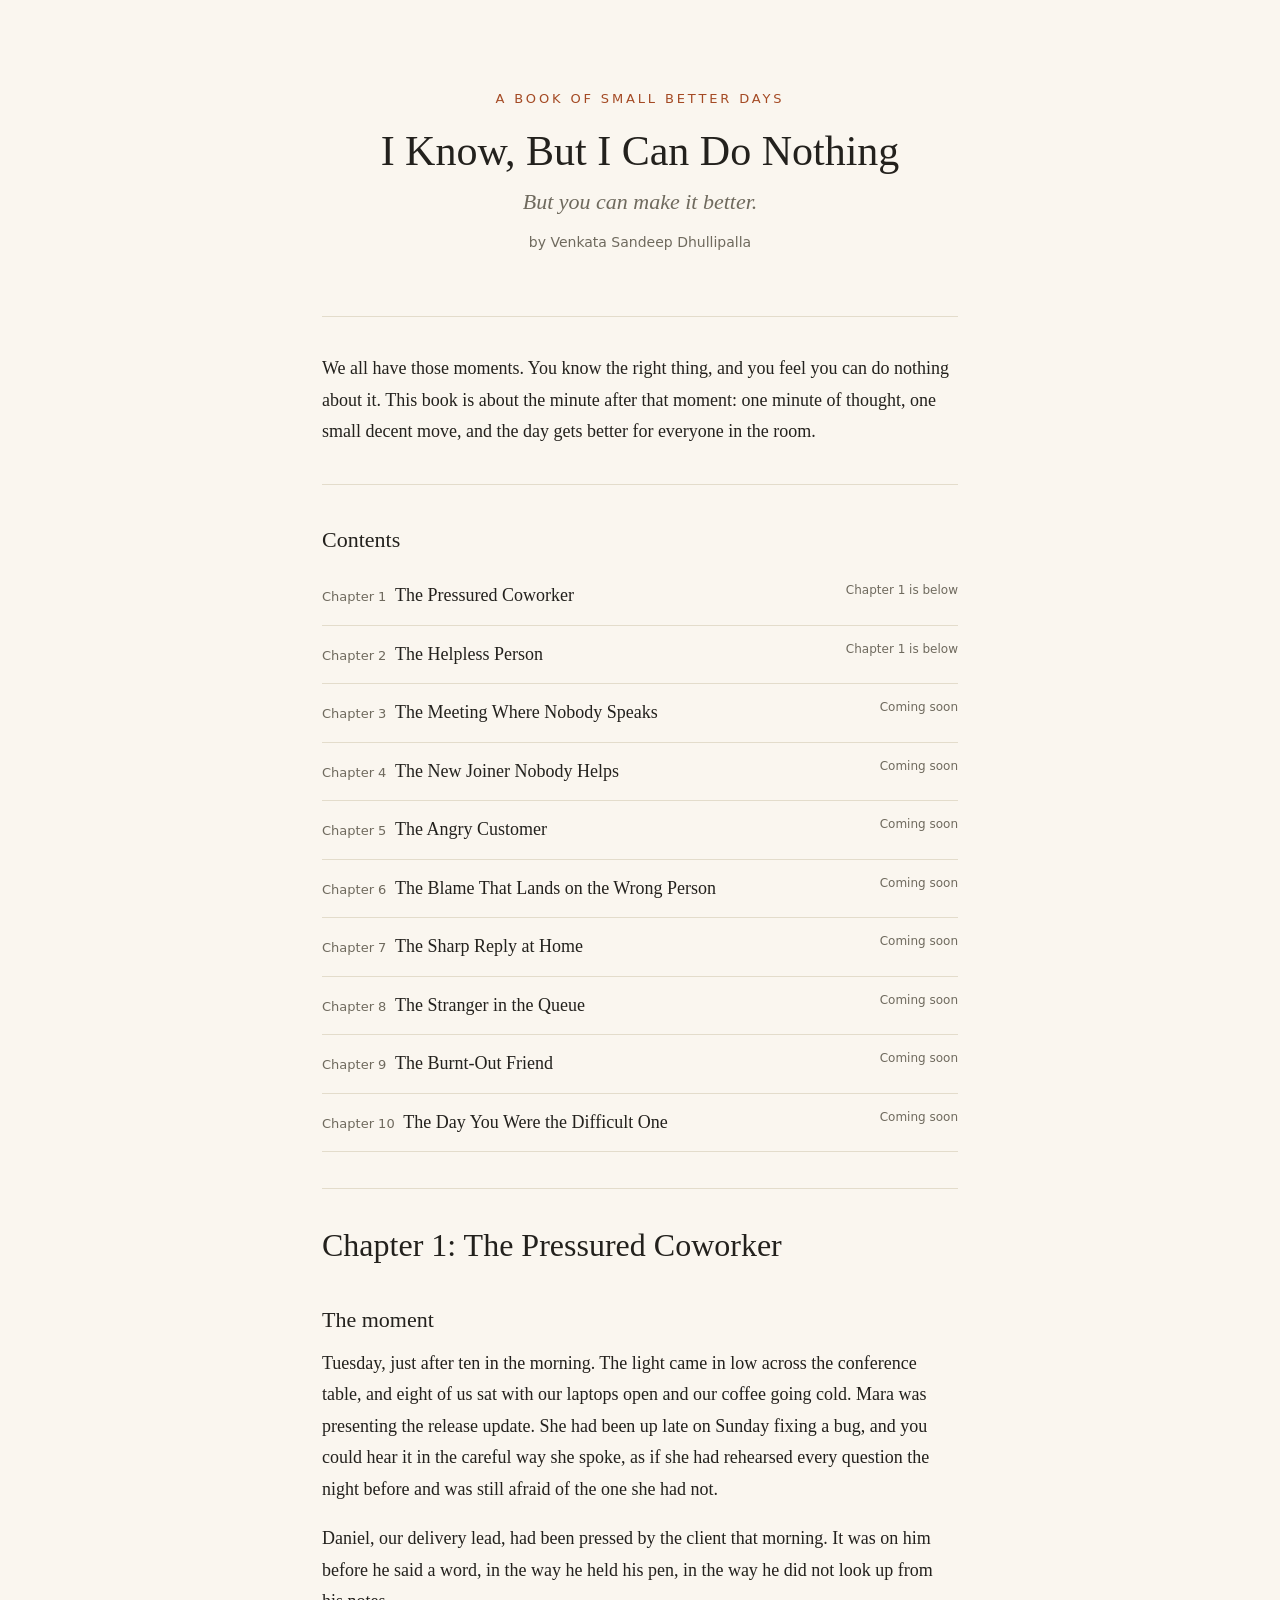
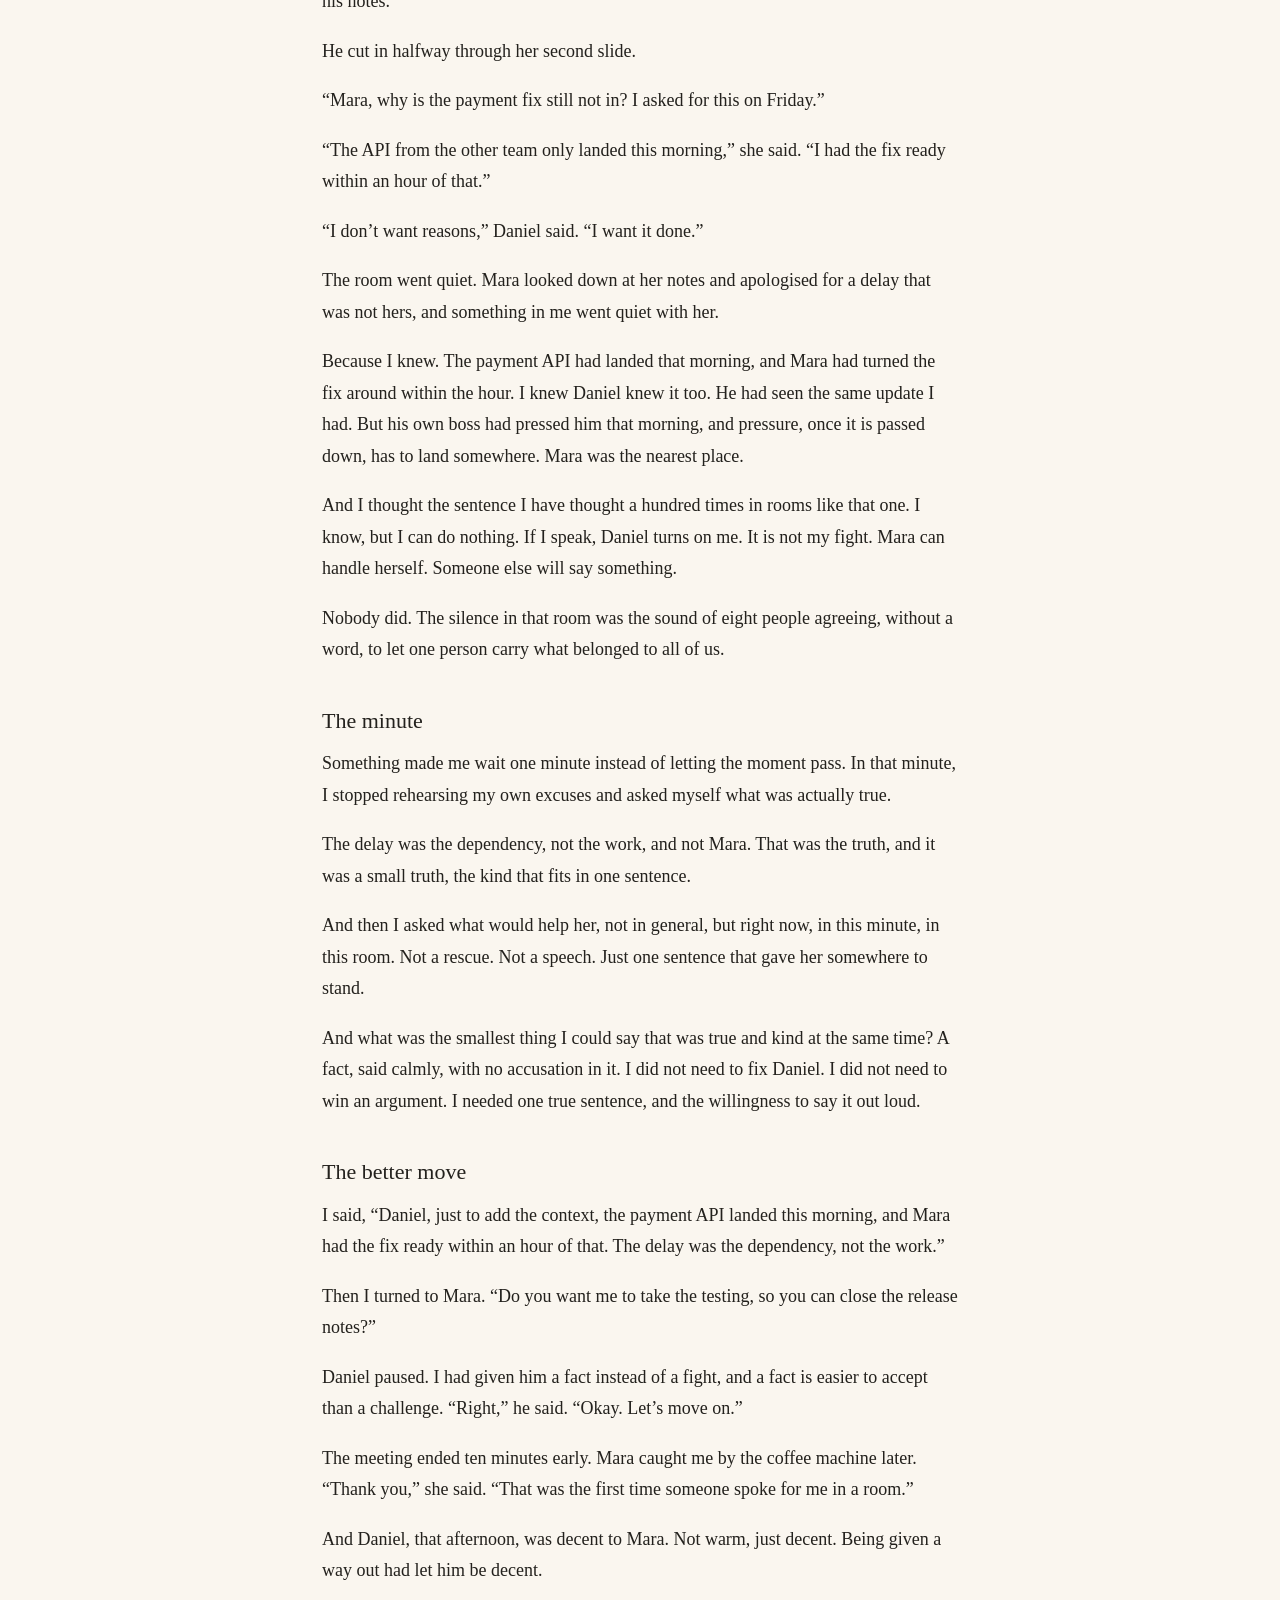
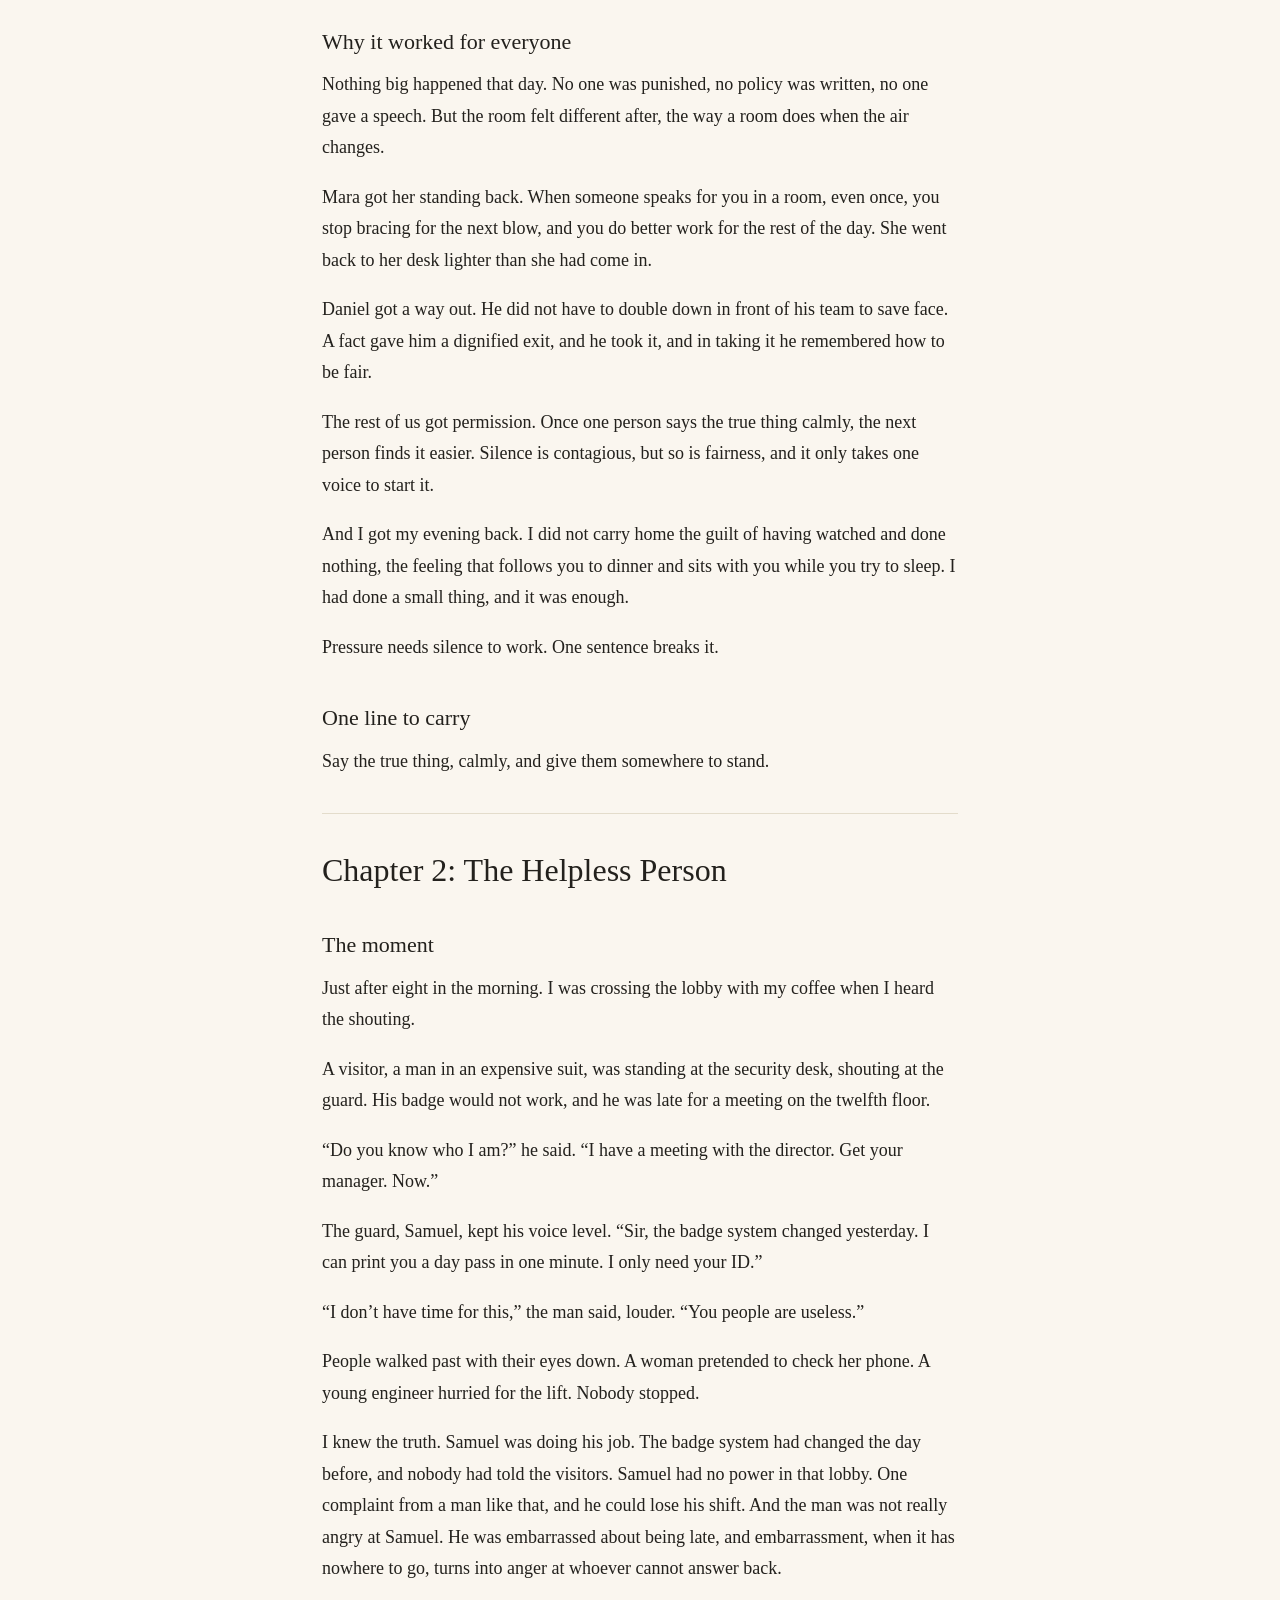
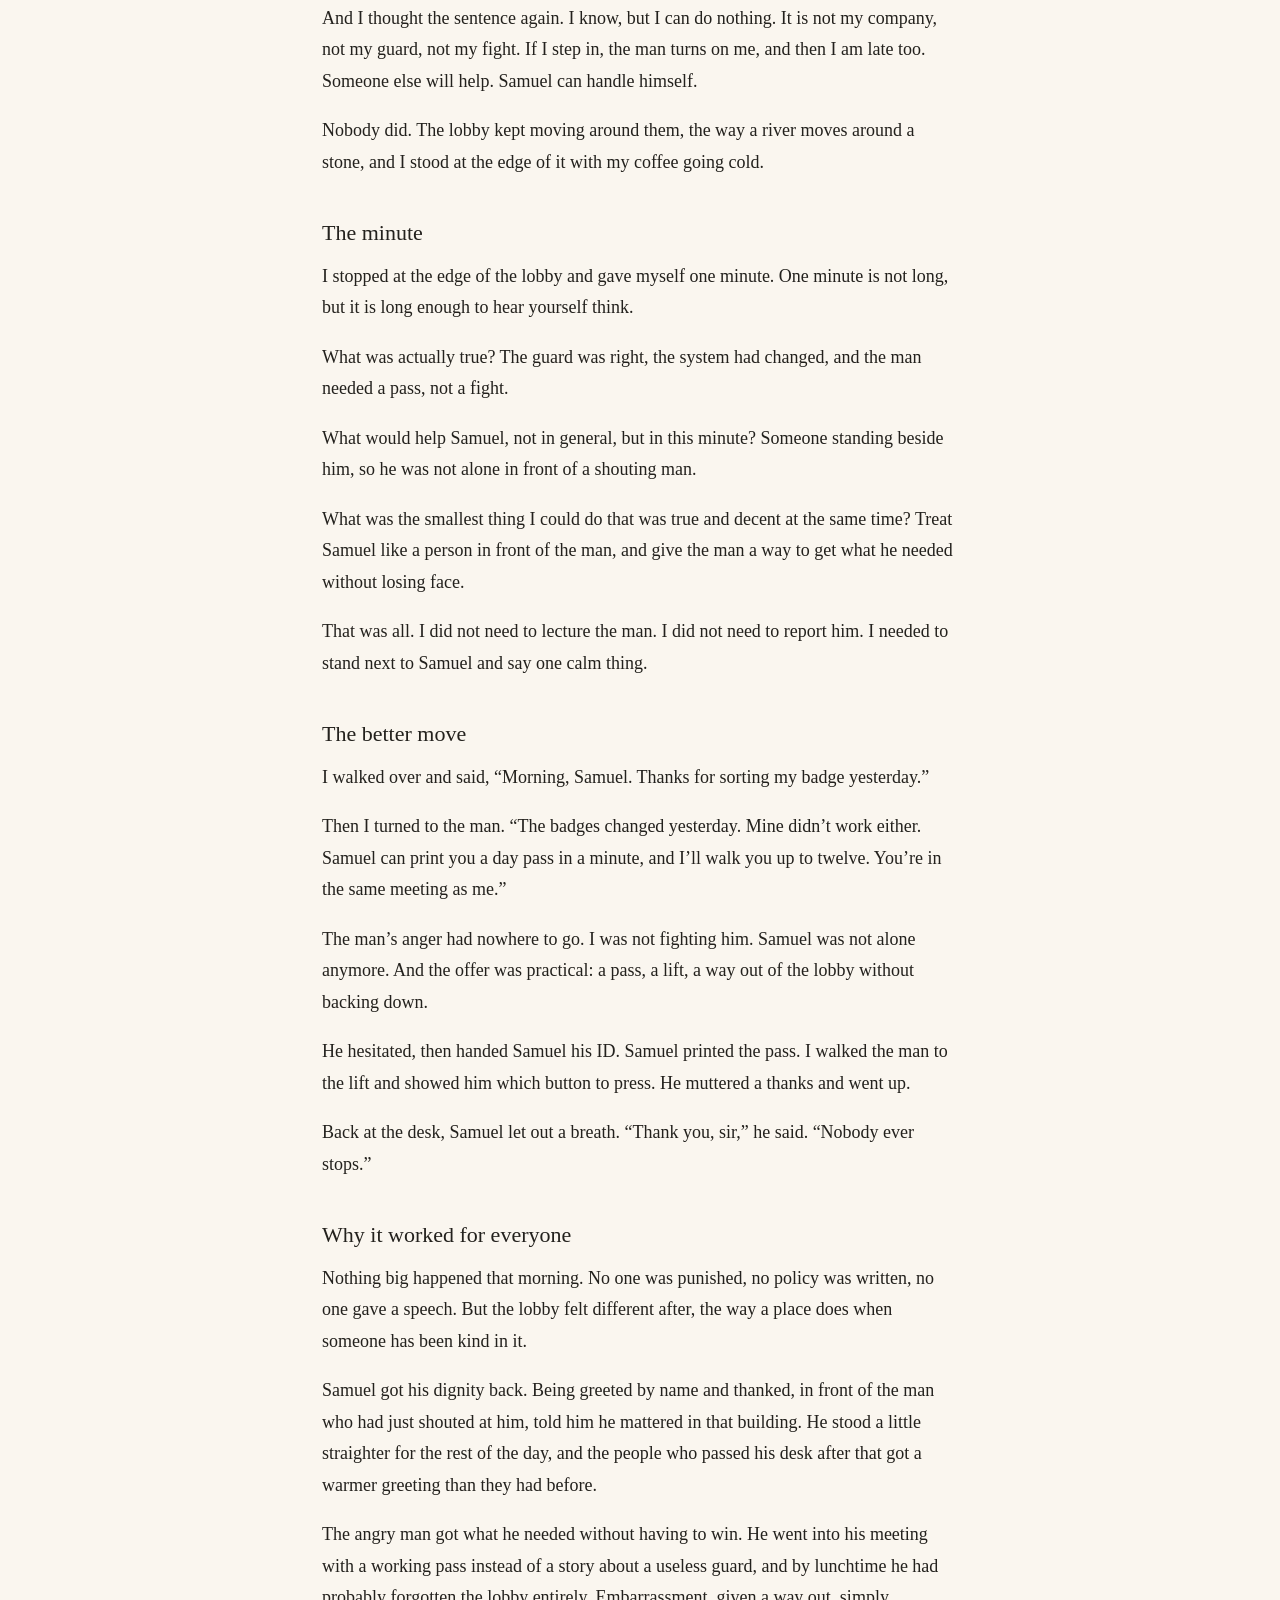
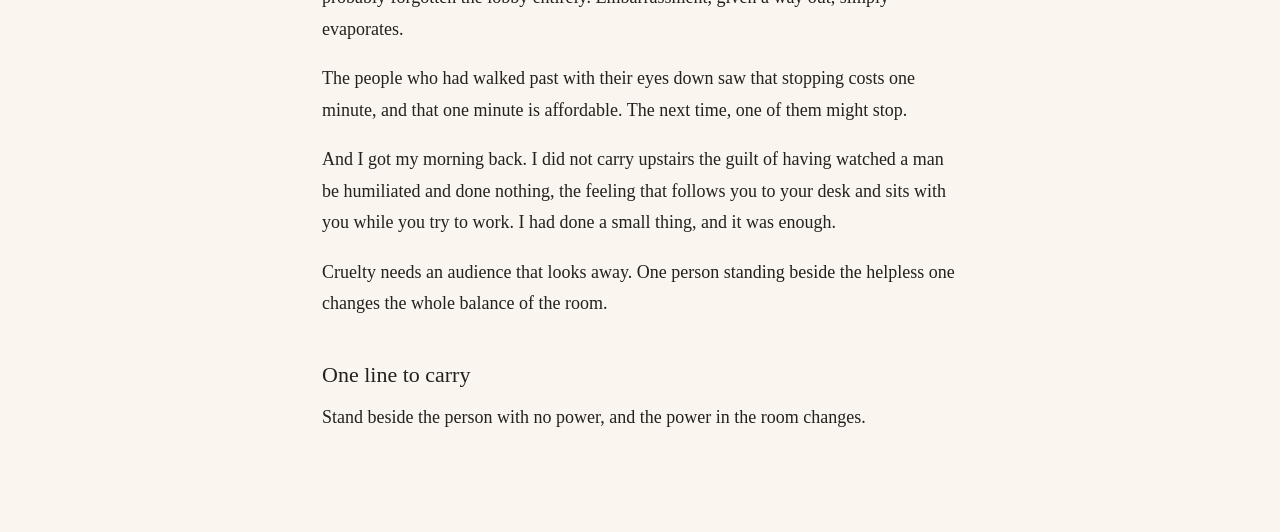
==== preview.html @ b76ef497 "Initial commit: I Know, But I Can Do Nothing - Chapters 1 and 2, GitHub Pages site, Kindle EPUB" ====
<!DOCTYPE html>
<html lang="en">
<head>
<meta charset="utf-8">
<meta name="viewport" content="width=device-width, initial-scale=1">
<title>I Know, But I Can Do Nothing | Preview</title>
<style>/* Book reader styles: I Know, But I Can Do Nothing */
:root {
  --paper: #faf6ef;
  --ink: #23211d;
  --muted: #6f6a5e;
  --accent: #a44a24;
  --line: #e3dccb;
  --card: #fffdf8;
}
* { box-sizing: border-box; }
body {
  margin: 0;
  background: var(--paper);
  color: var(--ink);
  font-family: Georgia, "Times New Roman", serif;
  font-size: 18px;
  line-height: 1.75;
}
.wrap { max-width: 680px; margin: 0 auto; padding: 40px 22px 80px; }
a { color: var(--accent); text-decoration: none; }
a:hover { text-decoration: underline; }
.topnav {
  font-family: system-ui, sans-serif;
  font-size: 13px;
  letter-spacing: 0.08em;
  text-transform: uppercase;
  color: var(--muted);
  margin-bottom: 32px;
}
.topnav a { color: var(--muted); }
.cover { text-align: center; padding: 48px 0 8px; }
.cover .kicker {
  font-family: system-ui, sans-serif;
  font-size: 13px;
  letter-spacing: 0.22em;
  text-transform: uppercase;
  color: var(--accent);
}
.cover h1 { font-size: 42px; line-height: 1.15; margin: 16px 0 8px; font-weight: normal; }
.cover .tagline { font-style: italic; font-size: 22px; color: var(--muted); margin: 0 0 8px; }
.cover .author { font-family: system-ui, sans-serif; font-size: 14px; color: var(--muted); }
.rule { border: none; border-top: 1px solid var(--line); margin: 36px 0; }
.toc { list-style: none; padding: 0; margin: 0; }
.toc li {
  display: flex;
  justify-content: space-between;
  gap: 16px;
  padding: 13px 0;
  border-bottom: 1px solid var(--line);
}
.toc .n { font-family: system-ui, sans-serif; font-size: 13px; color: var(--muted); white-space: nowrap; }
.toc .st { font-family: system-ui, sans-serif; font-size: 12px; color: var(--muted); white-space: nowrap; }
.toc .soon { color: #a39a86; }
h1.chapter { font-size: 32px; line-height: 1.25; font-weight: normal; margin: 8px 0 24px; }
h2 { font-size: 22px; margin: 36px 0 8px; font-weight: normal; }
h2::before { content: ""; }
p { margin: 0 0 18px; }
.chapternav {
  display: flex;
  justify-content: space-between;
  gap: 16px;
  margin-top: 48px;
  padding-top: 20px;
  border-top: 1px solid var(--line);
  font-family: system-ui, sans-serif;
  font-size: 15px;
}
.note {
  background: var(--card);
  border: 1px solid var(--line);
  border-radius: 8px;
  padding: 16px 20px;
  font-size: 16px;
}
.small { font-size: 15px; color: var(--muted); }
@media (max-width: 600px) {
  body { font-size: 17px; }
  .cover h1 { font-size: 32px; }
}
</style>
</head>
<body>
<div class="wrap">
<div class="cover">
<div class="kicker">A book of small better days</div>
<h1>I Know, But I Can Do Nothing</h1>
<p class="tagline">But you can make it better.</p>
<p class="author">by Venkata Sandeep Dhullipalla</p>
</div>
<hr class="rule">
<p>We all have those moments. You know the right thing, and you feel you can do nothing about it. This book is about the minute after that moment: one minute of thought, one small decent move, and the day gets better for everyone in the room.</p>
<hr class="rule">
<h2>Contents</h2>
<ul class="toc">
<li><span><span class="n">Chapter 1</span> &nbsp;The Pressured Coworker</span><span class="st">Chapter 1 is below</span></li><li><span><span class="n">Chapter 2</span> &nbsp;The Helpless Person</span><span class="st">Chapter 1 is below</span></li><li><span><span class="n">Chapter 3</span> &nbsp;The Meeting Where Nobody Speaks</span><span class="st">Coming soon</span></li><li><span><span class="n">Chapter 4</span> &nbsp;The New Joiner Nobody Helps</span><span class="st">Coming soon</span></li><li><span><span class="n">Chapter 5</span> &nbsp;The Angry Customer</span><span class="st">Coming soon</span></li><li><span><span class="n">Chapter 6</span> &nbsp;The Blame That Lands on the Wrong Person</span><span class="st">Coming soon</span></li><li><span><span class="n">Chapter 7</span> &nbsp;The Sharp Reply at Home</span><span class="st">Coming soon</span></li><li><span><span class="n">Chapter 8</span> &nbsp;The Stranger in the Queue</span><span class="st">Coming soon</span></li><li><span><span class="n">Chapter 9</span> &nbsp;The Burnt-Out Friend</span><span class="st">Coming soon</span></li><li><span><span class="n">Chapter 10</span> &nbsp;The Day You Were the Difficult One</span><span class="st">Coming soon</span></li>
</ul>
<hr class="rule">
<h1 class="chapter">Chapter 1: The Pressured Coworker</h1>
<h2>The moment</h2>
<p>Tuesday, just after ten in the morning. The light came in low across the conference table, and eight of us sat with our laptops open and our coffee going cold. Mara was presenting the release update. She had been up late on Sunday fixing a bug, and you could hear it in the careful way she spoke, as if she had rehearsed every question the night before and was still afraid of the one she had not.</p>
<p>Daniel, our delivery lead, had been pressed by the client that morning. It was on him before he said a word, in the way he held his pen, in the way he did not look up from his notes.</p>
<p>He cut in halfway through her second slide.</p>
<p>&ldquo;Mara, why is the payment fix still not in? I asked for this on Friday.&rdquo;</p>
<p>&ldquo;The API from the other team only landed this morning,&rdquo; she said. &ldquo;I had the fix ready within an hour of that.&rdquo;</p>
<p>&ldquo;I don&rsquo;t want reasons,&rdquo; Daniel said. &ldquo;I want it done.&rdquo;</p>
<p>The room went quiet. Mara looked down at her notes and apologised for a delay that was not hers, and something in me went quiet with her.</p>
<p>Because I knew. The payment API had landed that morning, and Mara had turned the fix around within the hour. I knew Daniel knew it too. He had seen the same update I had. But his own boss had pressed him that morning, and pressure, once it is passed down, has to land somewhere. Mara was the nearest place.</p>
<p>And I thought the sentence I have thought a hundred times in rooms like that one. I know, but I can do nothing. If I speak, Daniel turns on me. It is not my fight. Mara can handle herself. Someone else will say something.</p>
<p>Nobody did. The silence in that room was the sound of eight people agreeing, without a word, to let one person carry what belonged to all of us.</p>
<h2>The minute</h2>
<p>Something made me wait one minute instead of letting the moment pass. In that minute, I stopped rehearsing my own excuses and asked myself what was actually true.</p>
<p>The delay was the dependency, not the work, and not Mara. That was the truth, and it was a small truth, the kind that fits in one sentence.</p>
<p>And then I asked what would help her, not in general, but right now, in this minute, in this room. Not a rescue. Not a speech. Just one sentence that gave her somewhere to stand.</p>
<p>And what was the smallest thing I could say that was true and kind at the same time? A fact, said calmly, with no accusation in it. I did not need to fix Daniel. I did not need to win an argument. I needed one true sentence, and the willingness to say it out loud.</p>
<h2>The better move</h2>
<p>I said, &ldquo;Daniel, just to add the context, the payment API landed this morning, and Mara had the fix ready within an hour of that. The delay was the dependency, not the work.&rdquo;</p>
<p>Then I turned to Mara. &ldquo;Do you want me to take the testing, so you can close the release notes?&rdquo;</p>
<p>Daniel paused. I had given him a fact instead of a fight, and a fact is easier to accept than a challenge. &ldquo;Right,&rdquo; he said. &ldquo;Okay. Let&rsquo;s move on.&rdquo;</p>
<p>The meeting ended ten minutes early. Mara caught me by the coffee machine later. &ldquo;Thank you,&rdquo; she said. &ldquo;That was the first time someone spoke for me in a room.&rdquo;</p>
<p>And Daniel, that afternoon, was decent to Mara. Not warm, just decent. Being given a way out had let him be decent.</p>
<h2>Why it worked for everyone</h2>
<p>Nothing big happened that day. No one was punished, no policy was written, no one gave a speech. But the room felt different after, the way a room does when the air changes.</p>
<p>Mara got her standing back. When someone speaks for you in a room, even once, you stop bracing for the next blow, and you do better work for the rest of the day. She went back to her desk lighter than she had come in.</p>
<p>Daniel got a way out. He did not have to double down in front of his team to save face. A fact gave him a dignified exit, and he took it, and in taking it he remembered how to be fair.</p>
<p>The rest of us got permission. Once one person says the true thing calmly, the next person finds it easier. Silence is contagious, but so is fairness, and it only takes one voice to start it.</p>
<p>And I got my evening back. I did not carry home the guilt of having watched and done nothing, the feeling that follows you to dinner and sits with you while you try to sleep. I had done a small thing, and it was enough.</p>
<p>Pressure needs silence to work. One sentence breaks it.</p>
<h2>One line to carry</h2>
<p>Say the true thing, calmly, and give them somewhere to stand.</p>
<hr class="rule">
<h1 class="chapter">Chapter 2: The Helpless Person</h1>
<h2>The moment</h2>
<p>Just after eight in the morning. I was crossing the lobby with my coffee when I heard the shouting.</p>
<p>A visitor, a man in an expensive suit, was standing at the security desk, shouting at the guard. His badge would not work, and he was late for a meeting on the twelfth floor.</p>
<p>&ldquo;Do you know who I am?&rdquo; he said. &ldquo;I have a meeting with the director. Get your manager. Now.&rdquo;</p>
<p>The guard, Samuel, kept his voice level. &ldquo;Sir, the badge system changed yesterday. I can print you a day pass in one minute. I only need your ID.&rdquo;</p>
<p>&ldquo;I don&rsquo;t have time for this,&rdquo; the man said, louder. &ldquo;You people are useless.&rdquo;</p>
<p>People walked past with their eyes down. A woman pretended to check her phone. A young engineer hurried for the lift. Nobody stopped.</p>
<p>I knew the truth. Samuel was doing his job. The badge system had changed the day before, and nobody had told the visitors. Samuel had no power in that lobby. One complaint from a man like that, and he could lose his shift. And the man was not really angry at Samuel. He was embarrassed about being late, and embarrassment, when it has nowhere to go, turns into anger at whoever cannot answer back.</p>
<p>And I thought the sentence again. I know, but I can do nothing. It is not my company, not my guard, not my fight. If I step in, the man turns on me, and then I am late too. Someone else will help. Samuel can handle himself.</p>
<p>Nobody did. The lobby kept moving around them, the way a river moves around a stone, and I stood at the edge of it with my coffee going cold.</p>
<h2>The minute</h2>
<p>I stopped at the edge of the lobby and gave myself one minute. One minute is not long, but it is long enough to hear yourself think.</p>
<p>What was actually true? The guard was right, the system had changed, and the man needed a pass, not a fight.</p>
<p>What would help Samuel, not in general, but in this minute? Someone standing beside him, so he was not alone in front of a shouting man.</p>
<p>What was the smallest thing I could do that was true and decent at the same time? Treat Samuel like a person in front of the man, and give the man a way to get what he needed without losing face.</p>
<p>That was all. I did not need to lecture the man. I did not need to report him. I needed to stand next to Samuel and say one calm thing.</p>
<h2>The better move</h2>
<p>I walked over and said, &ldquo;Morning, Samuel. Thanks for sorting my badge yesterday.&rdquo;</p>
<p>Then I turned to the man. &ldquo;The badges changed yesterday. Mine didn&rsquo;t work either. Samuel can print you a day pass in a minute, and I&rsquo;ll walk you up to twelve. You&rsquo;re in the same meeting as me.&rdquo;</p>
<p>The man&rsquo;s anger had nowhere to go. I was not fighting him. Samuel was not alone anymore. And the offer was practical: a pass, a lift, a way out of the lobby without backing down.</p>
<p>He hesitated, then handed Samuel his ID. Samuel printed the pass. I walked the man to the lift and showed him which button to press. He muttered a thanks and went up.</p>
<p>Back at the desk, Samuel let out a breath. &ldquo;Thank you, sir,&rdquo; he said. &ldquo;Nobody ever stops.&rdquo;</p>
<h2>Why it worked for everyone</h2>
<p>Nothing big happened that morning. No one was punished, no policy was written, no one gave a speech. But the lobby felt different after, the way a place does when someone has been kind in it.</p>
<p>Samuel got his dignity back. Being greeted by name and thanked, in front of the man who had just shouted at him, told him he mattered in that building. He stood a little straighter for the rest of the day, and the people who passed his desk after that got a warmer greeting than they had before.</p>
<p>The angry man got what he needed without having to win. He went into his meeting with a working pass instead of a story about a useless guard, and by lunchtime he had probably forgotten the lobby entirely. Embarrassment, given a way out, simply evaporates.</p>
<p>The people who had walked past with their eyes down saw that stopping costs one minute, and that one minute is affordable. The next time, one of them might stop.</p>
<p>And I got my morning back. I did not carry upstairs the guilt of having watched a man be humiliated and done nothing, the feeling that follows you to your desk and sits with you while you try to work. I had done a small thing, and it was enough.</p>
<p>Cruelty needs an audience that looks away. One person standing beside the helpless one changes the whole balance of the room.</p>
<h2>One line to carry</h2>
<p>Stand beside the person with no power, and the power in the room changes.</p>
</div>
</body>
</html>
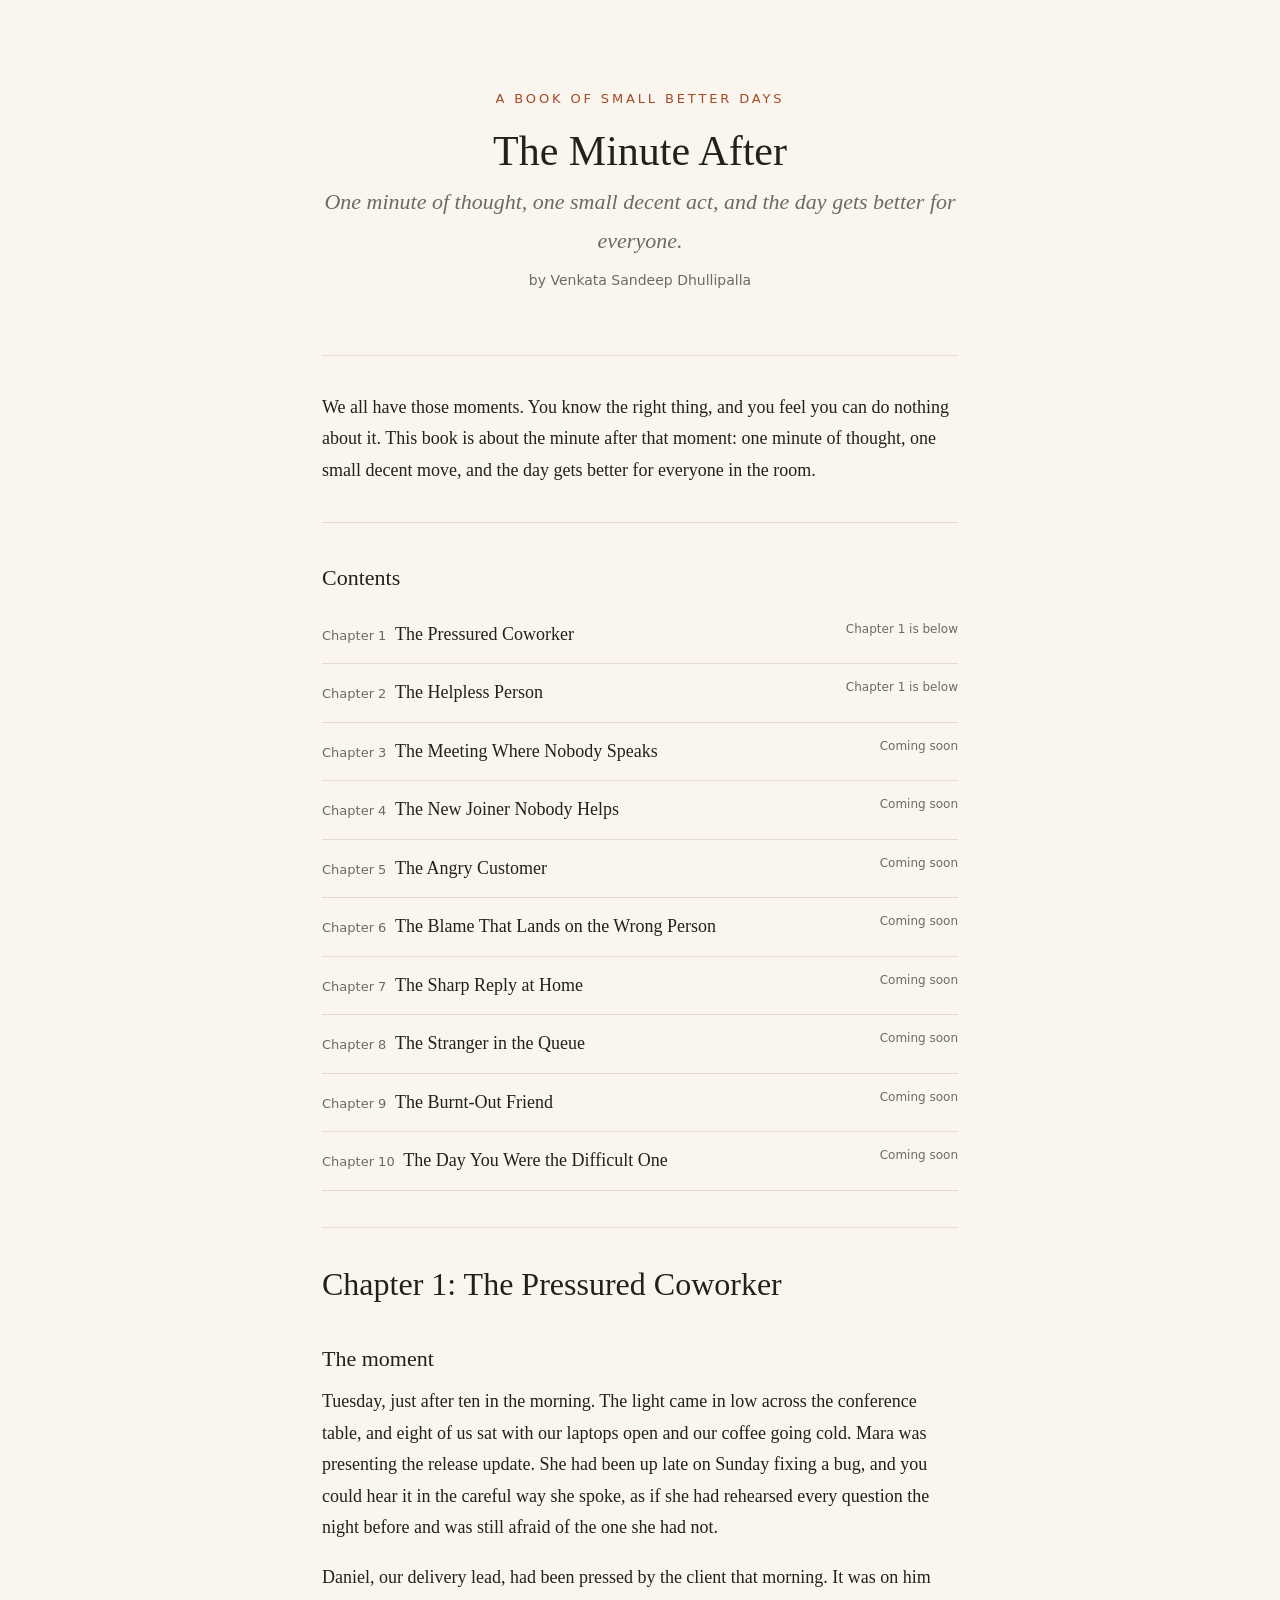
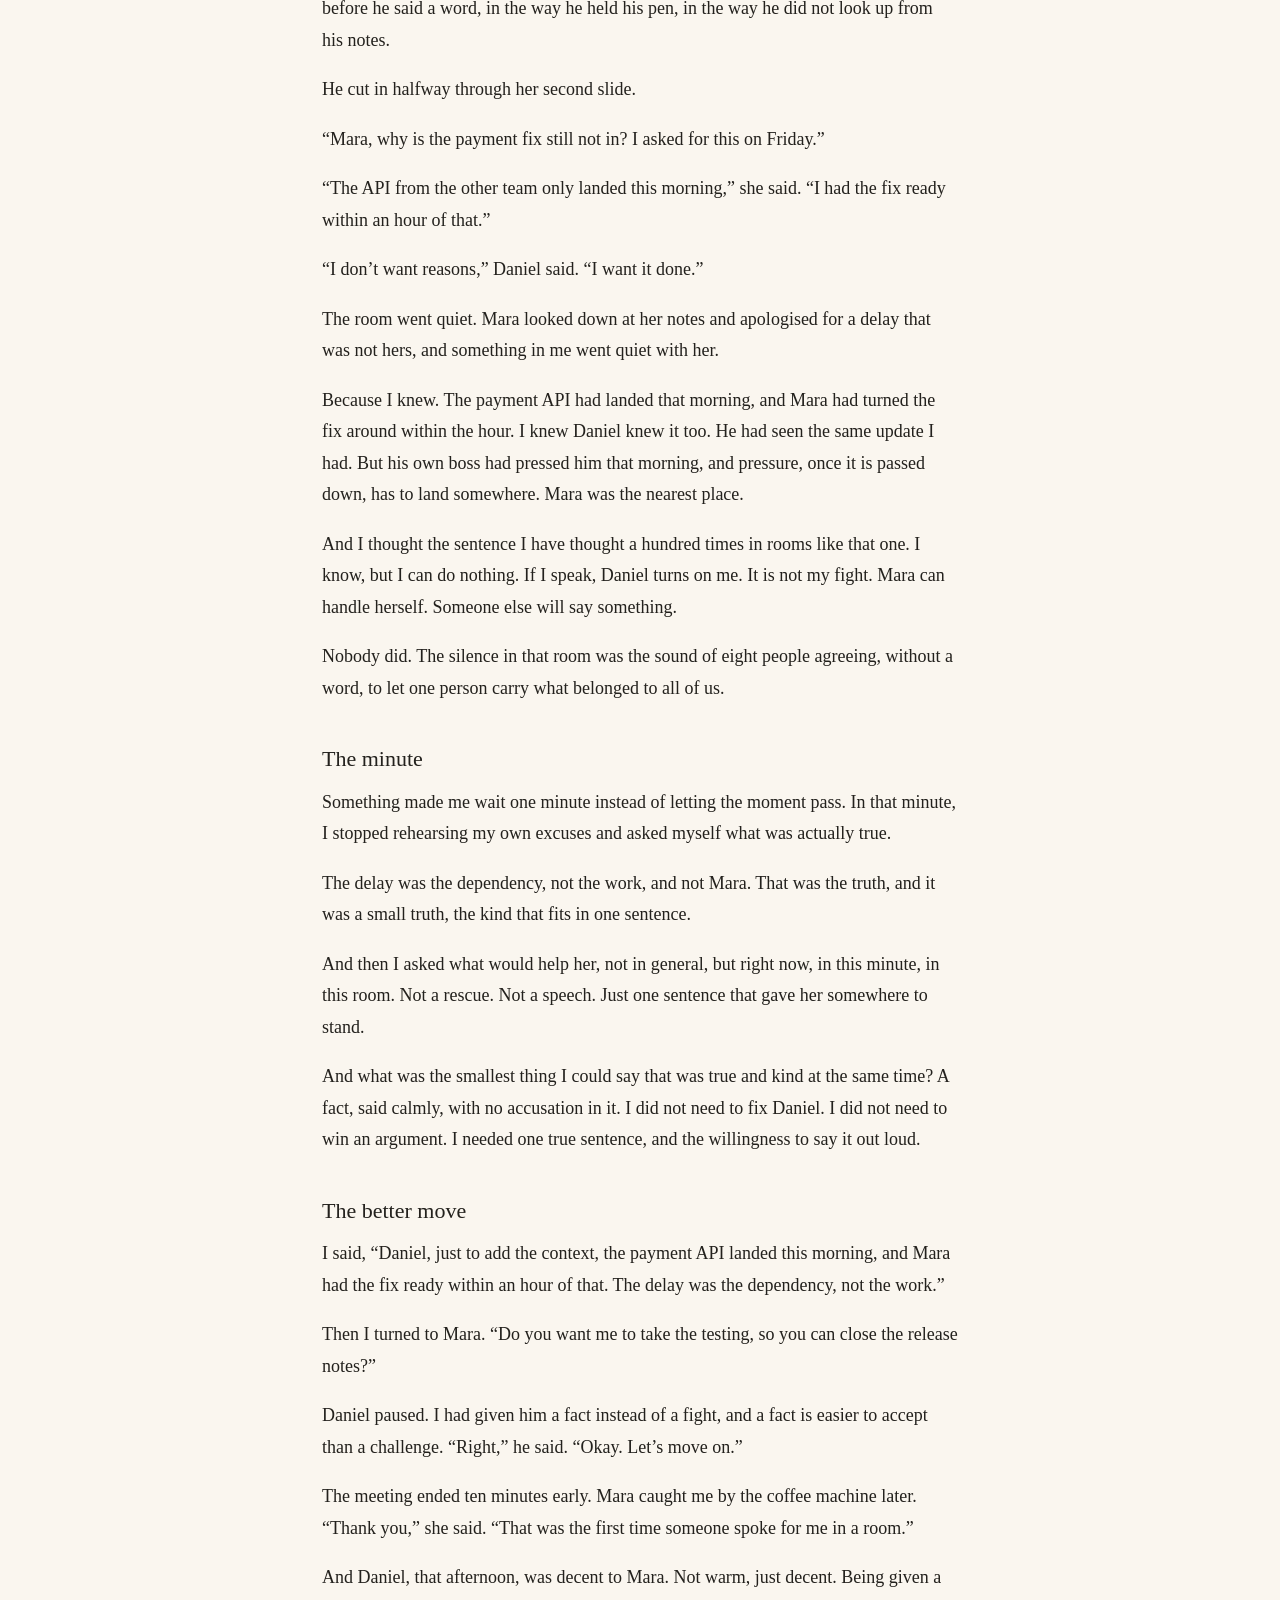
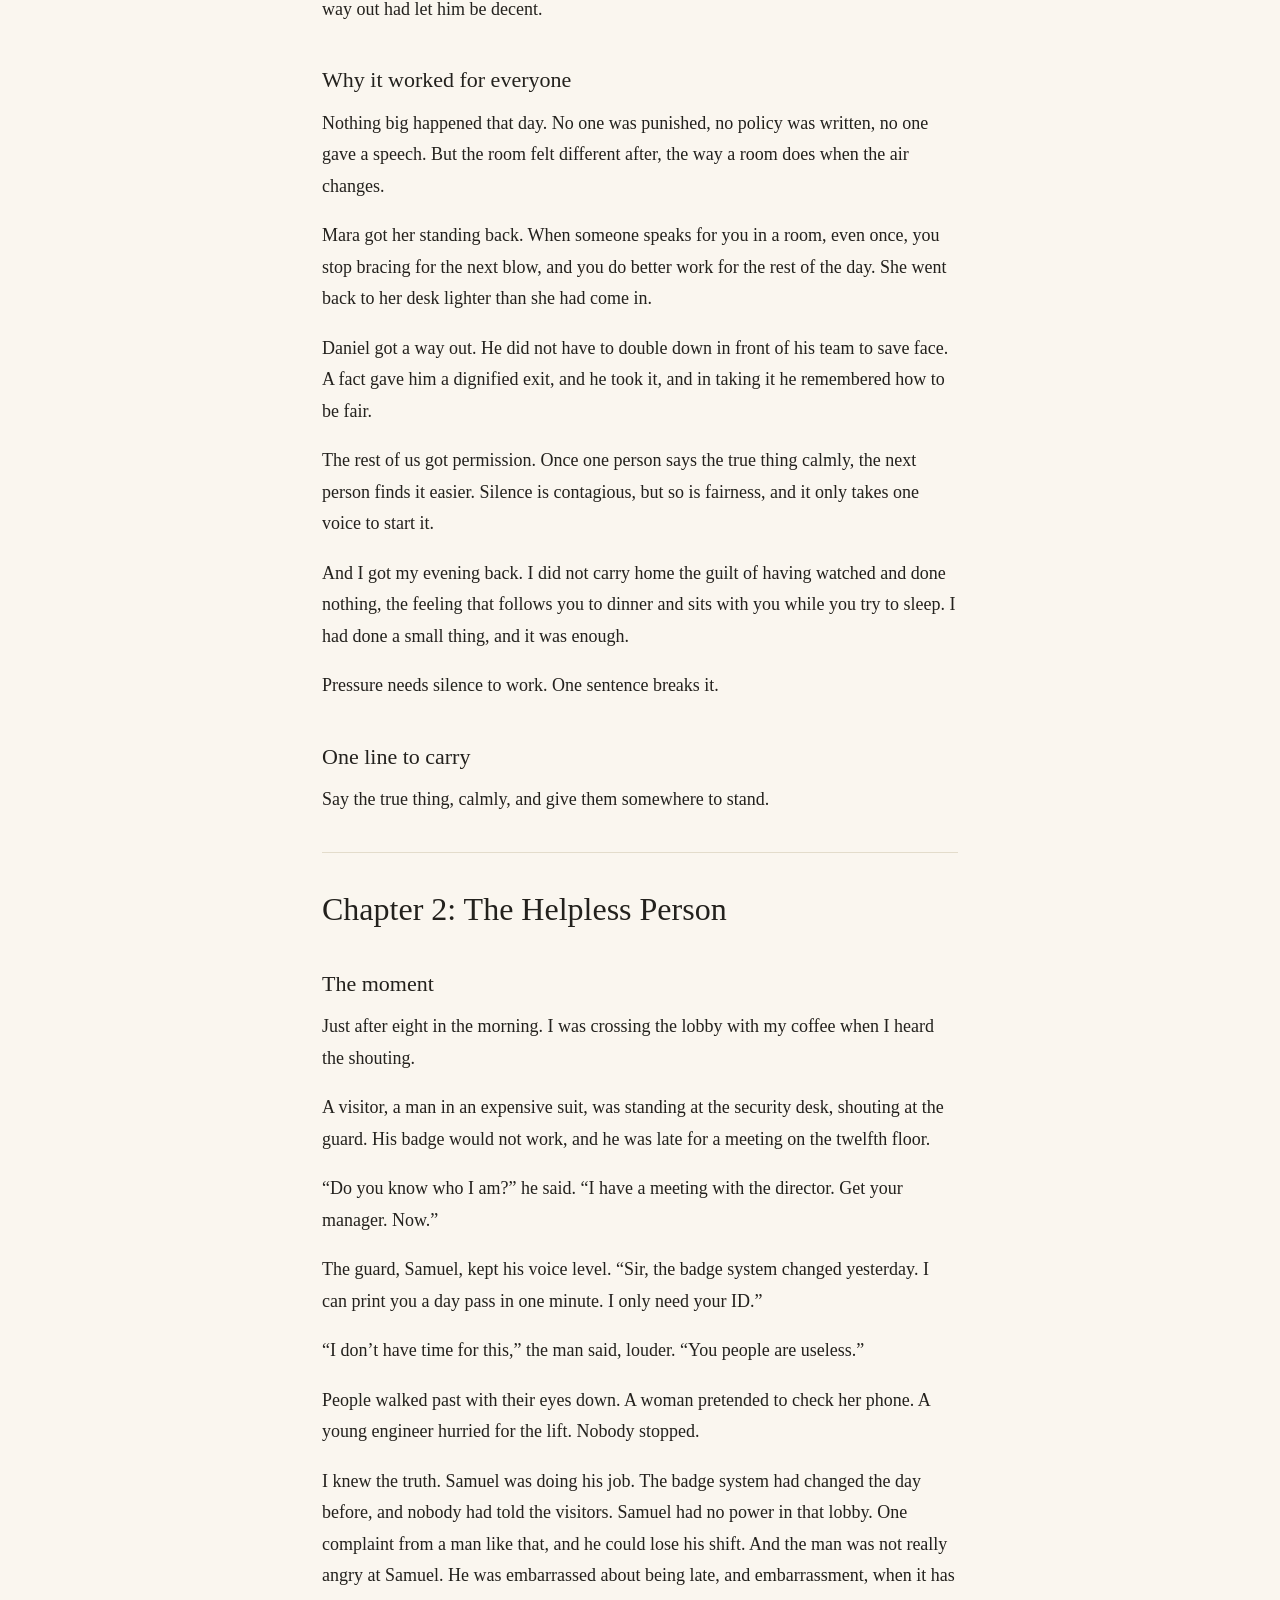
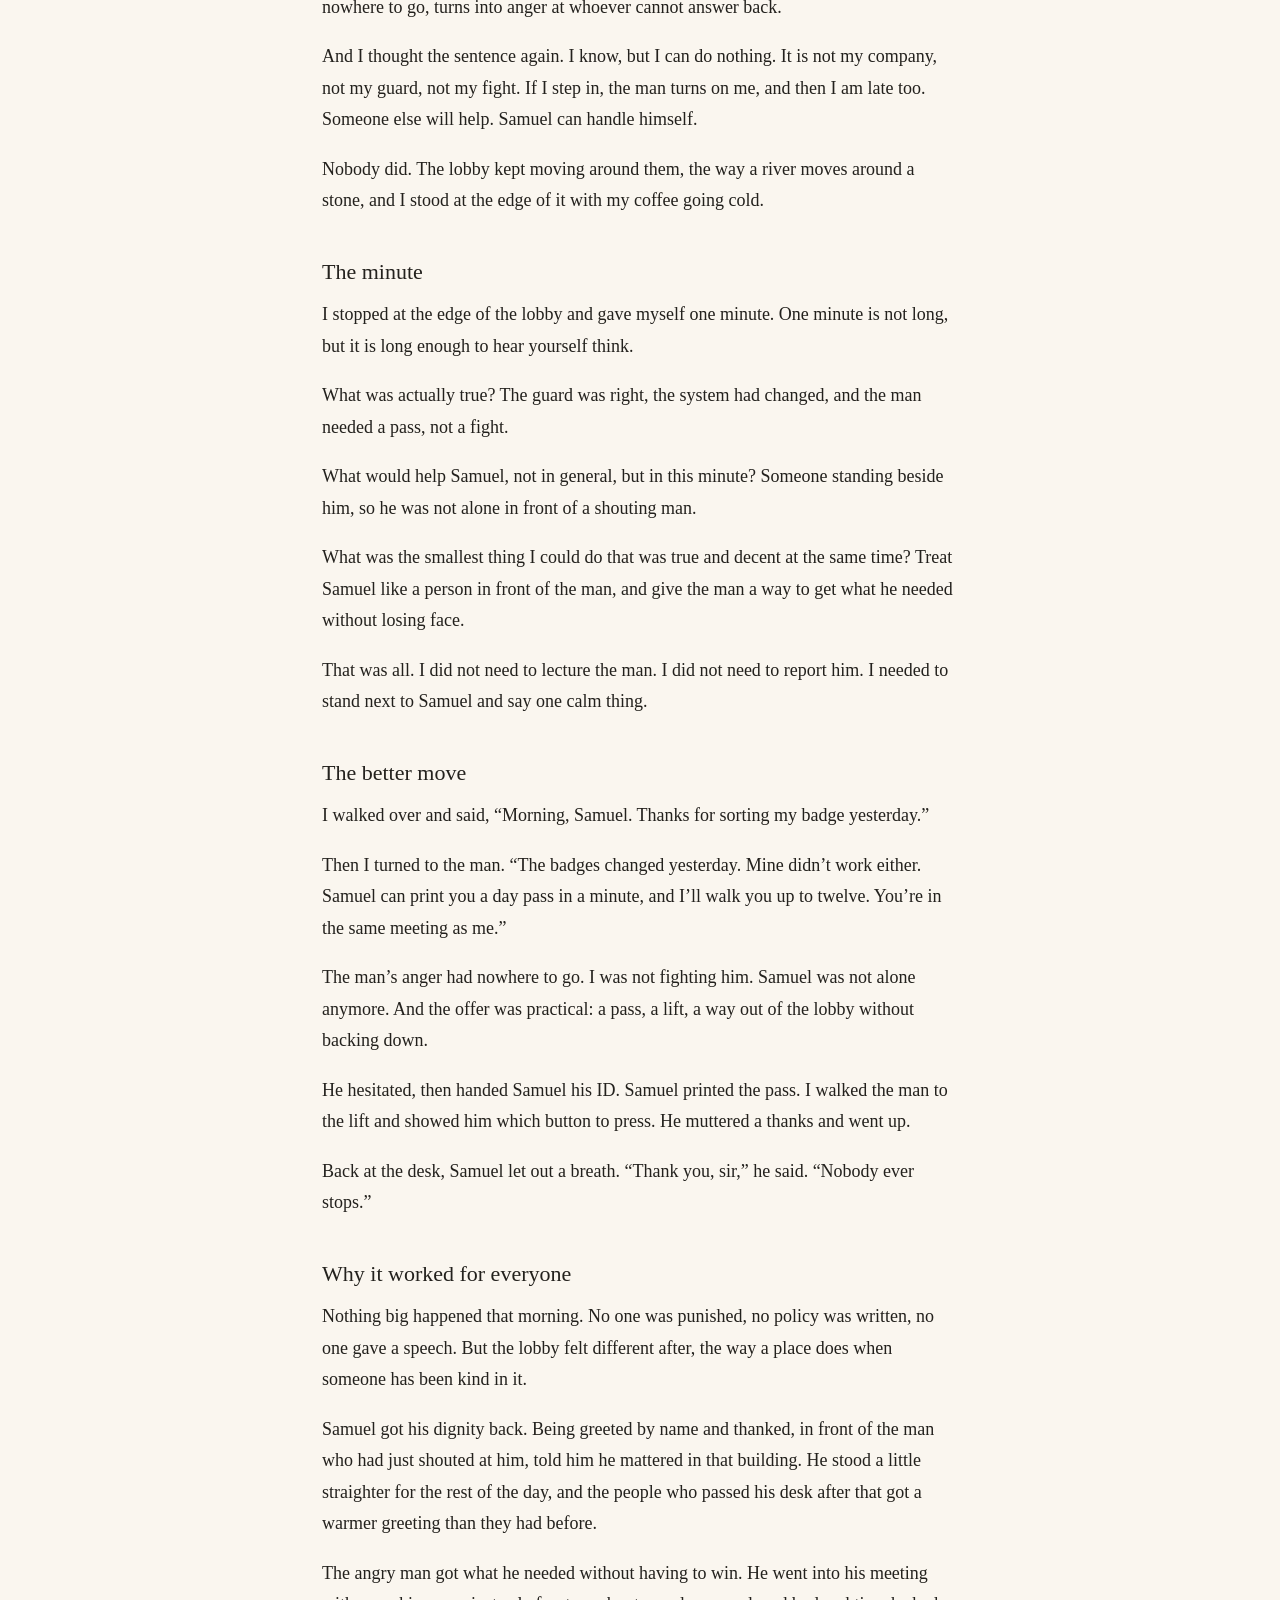
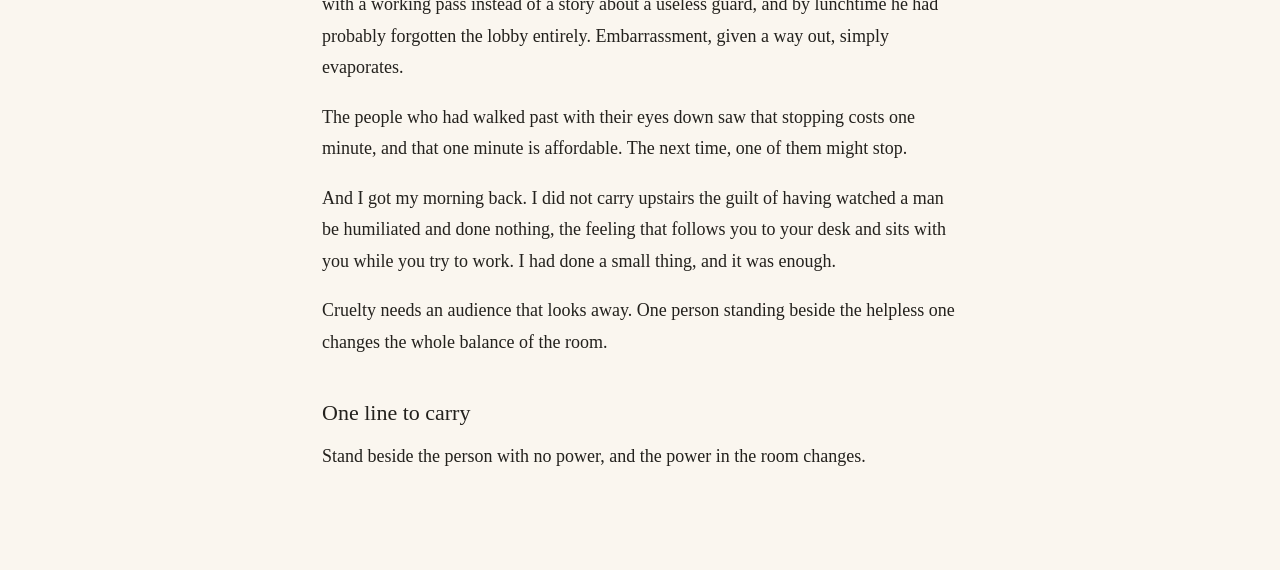
==== commit 063d8e2c: "Retitle the book: The Minute After - One minute of thought, one small decent act, and the day gets b" ====
--- a/preview.html
+++ b/preview.html
@@ -3,8 +3,8 @@
 <head>
 <meta charset="utf-8">
 <meta name="viewport" content="width=device-width, initial-scale=1">
-<title>I Know, But I Can Do Nothing | Preview</title>
-<style>/* Book reader styles: I Know, But I Can Do Nothing */
+<title>The Minute After | Preview</title>
+<style>/* Book reader styles: The Minute After */
 :root {
   --paper: #faf6ef;
   --ink: #23211d;
@@ -89,8 +89,8 @@
 <div class="wrap">
 <div class="cover">
 <div class="kicker">A book of small better days</div>
-<h1>I Know, But I Can Do Nothing</h1>
-<p class="tagline">But you can make it better.</p>
+<h1>The Minute After</h1>
+<p class="tagline">One minute of thought, one small decent act, and the day gets better for everyone.</p>
 <p class="author">by Venkata Sandeep Dhullipalla</p>
 </div>
 <hr class="rule">
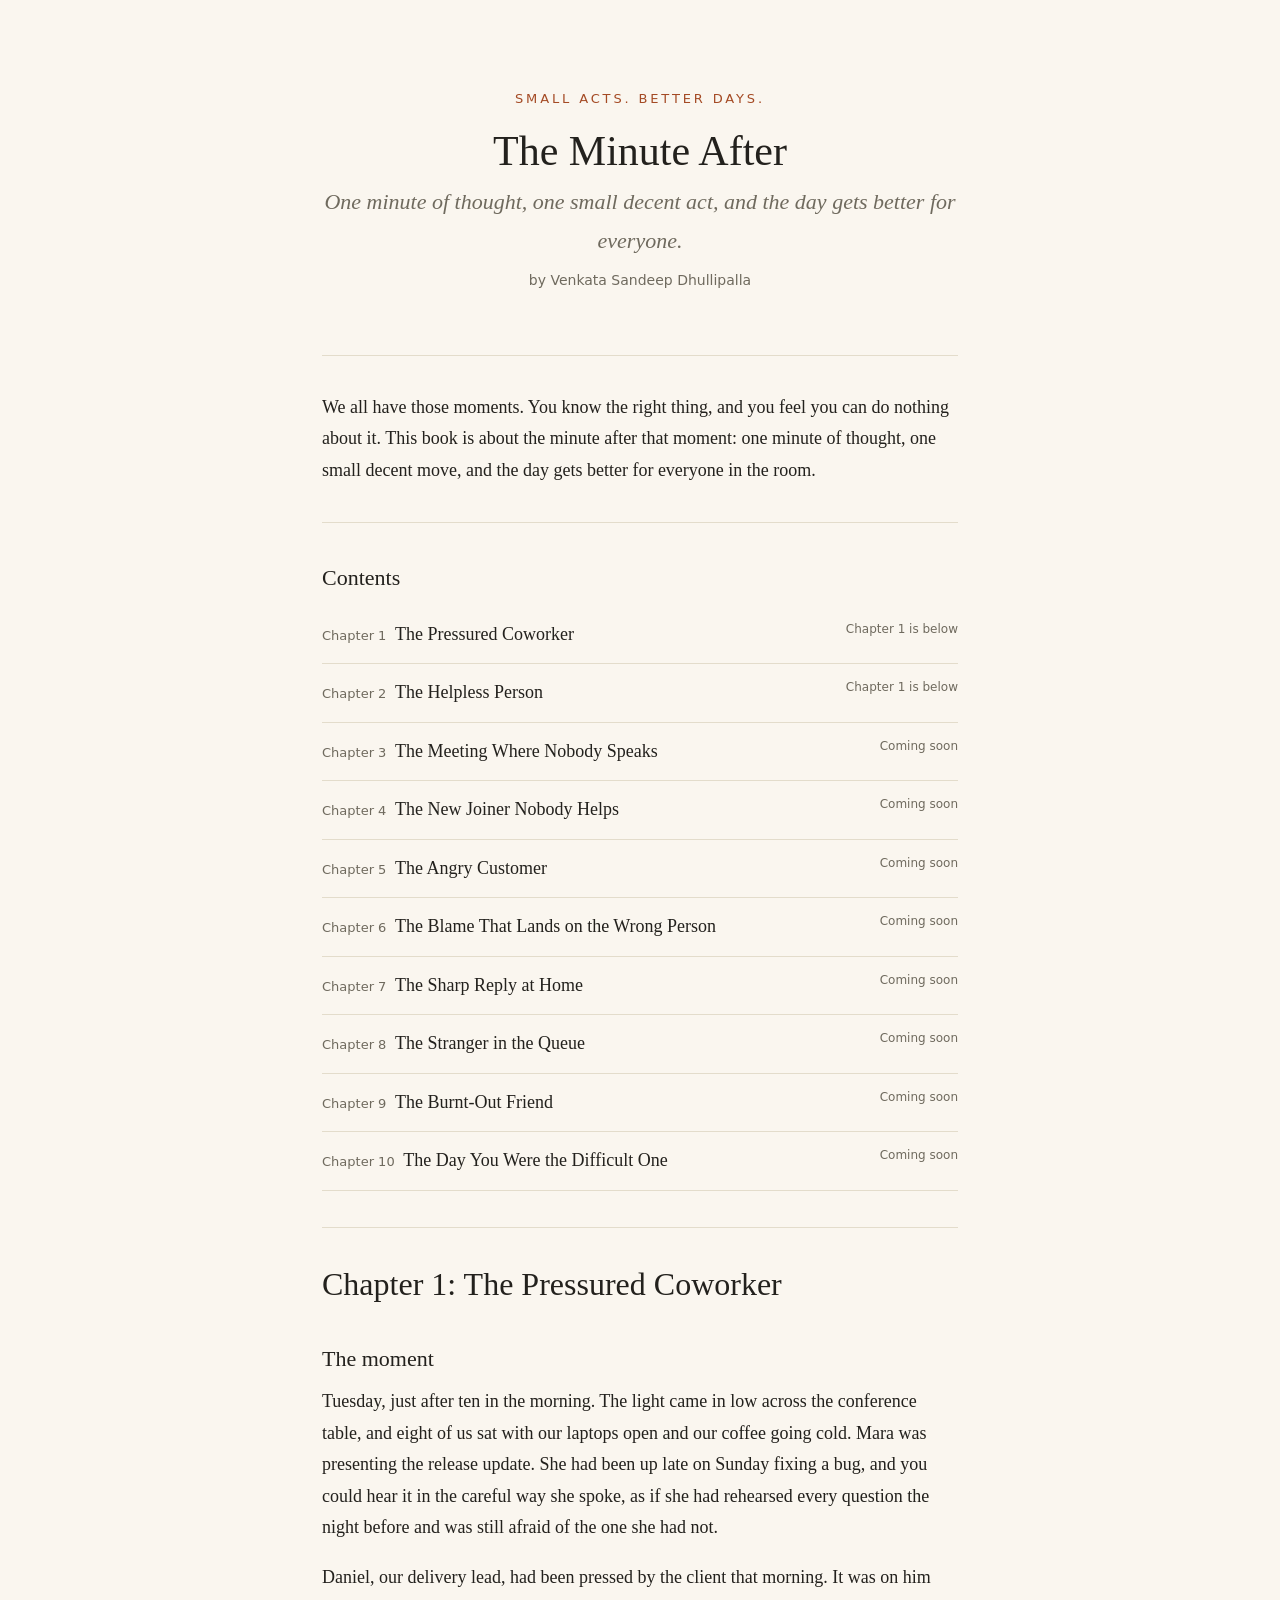
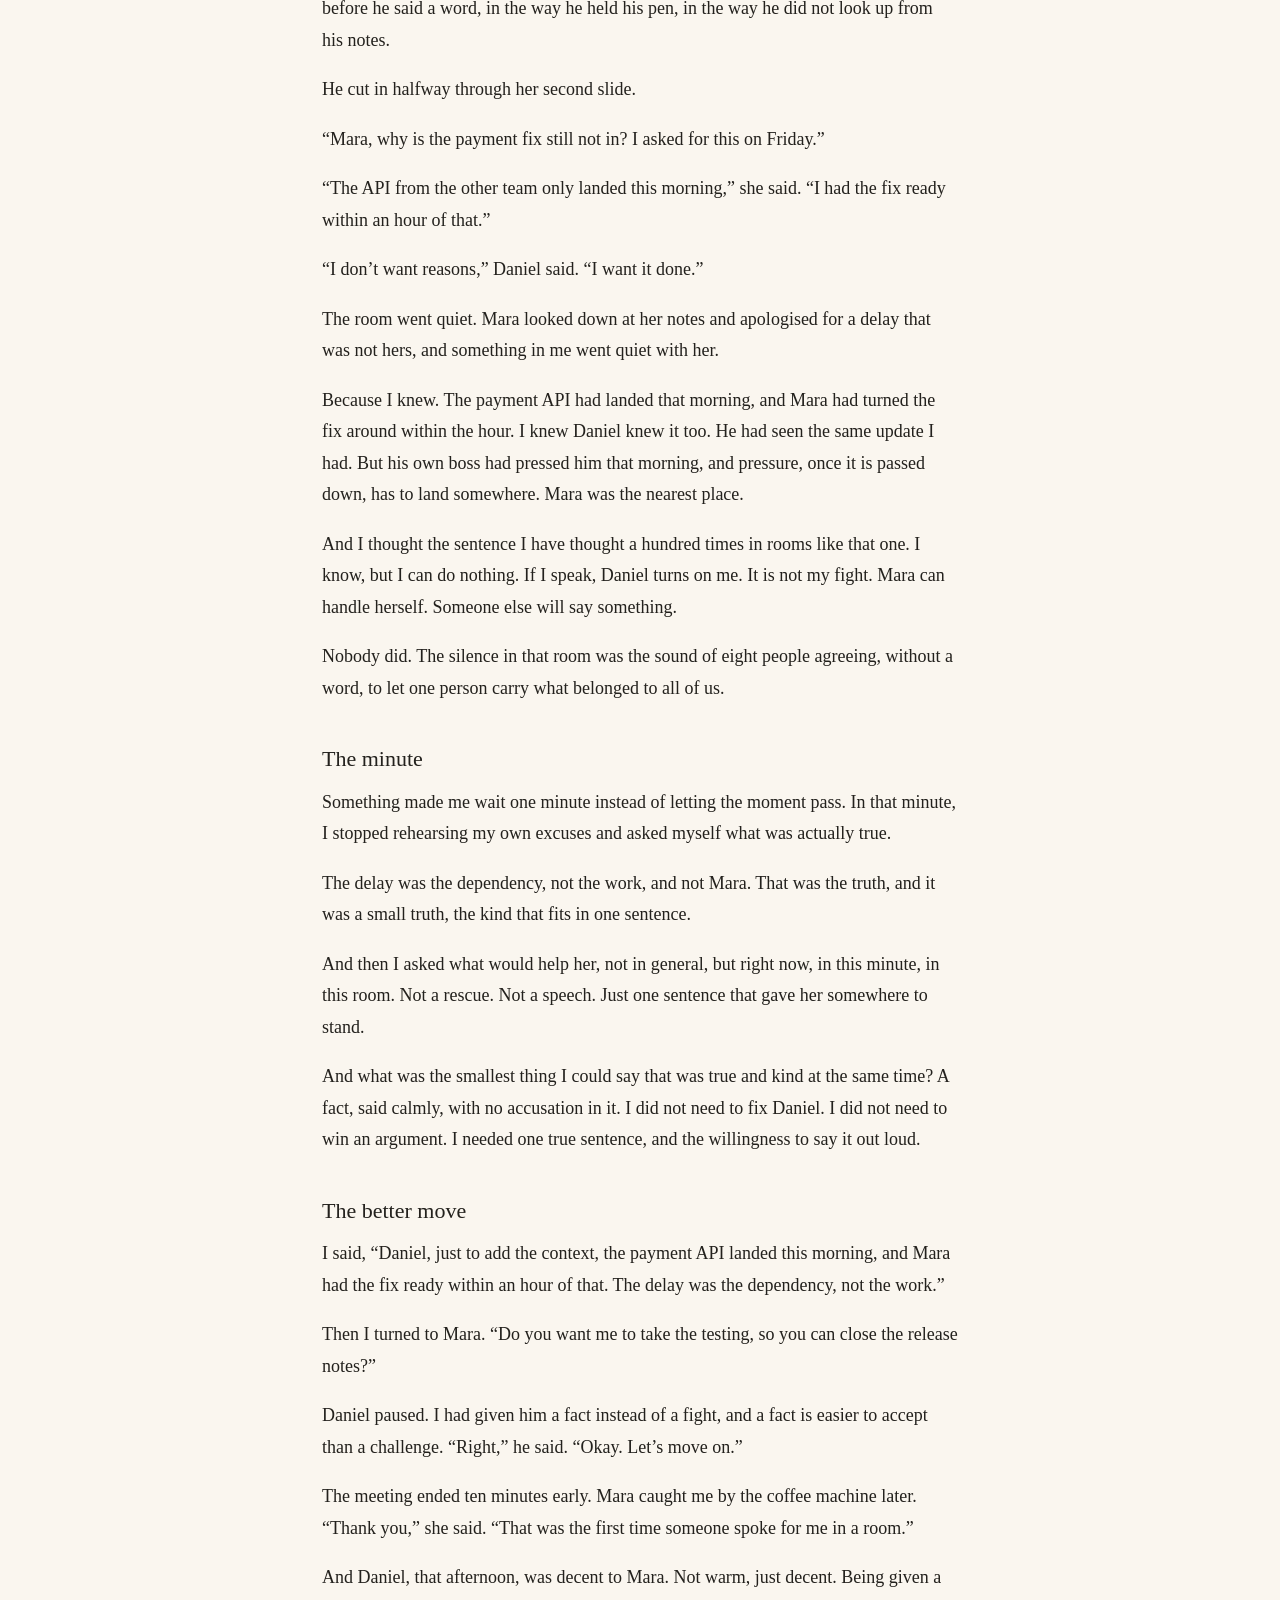
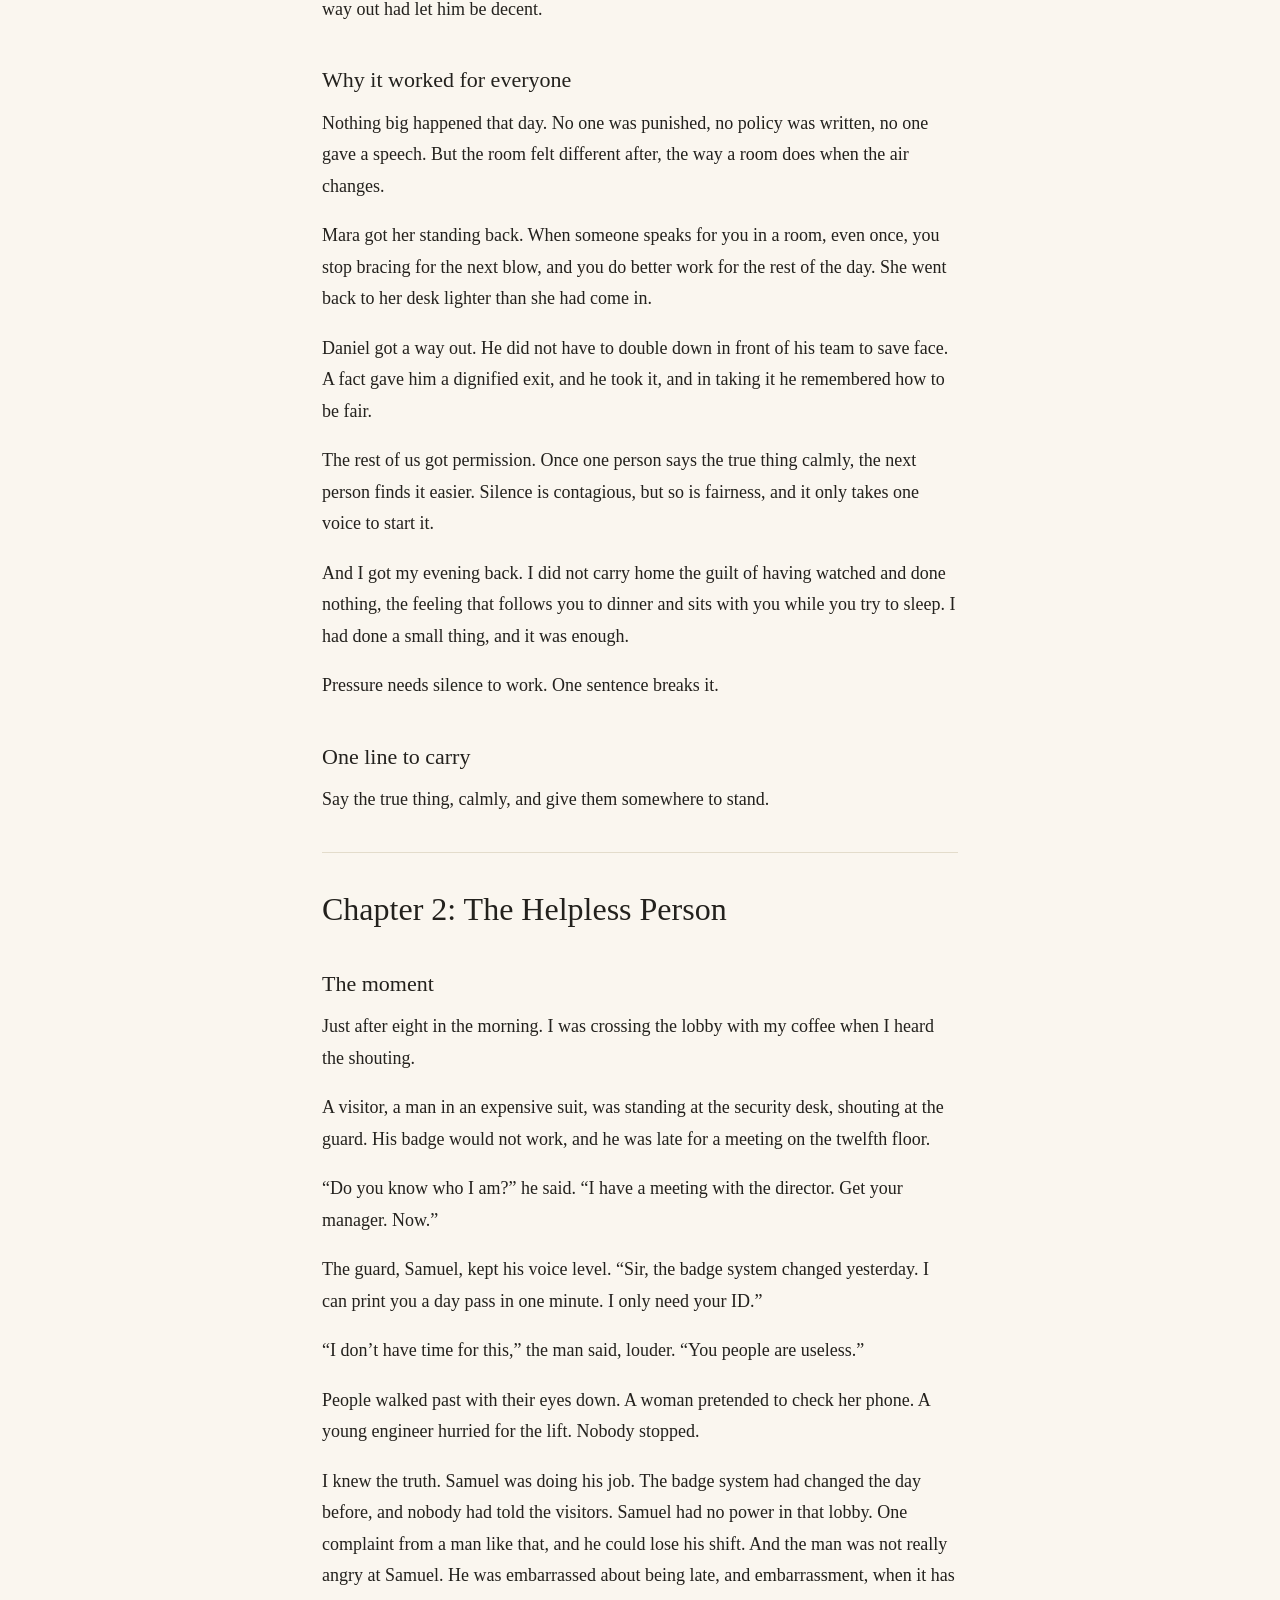
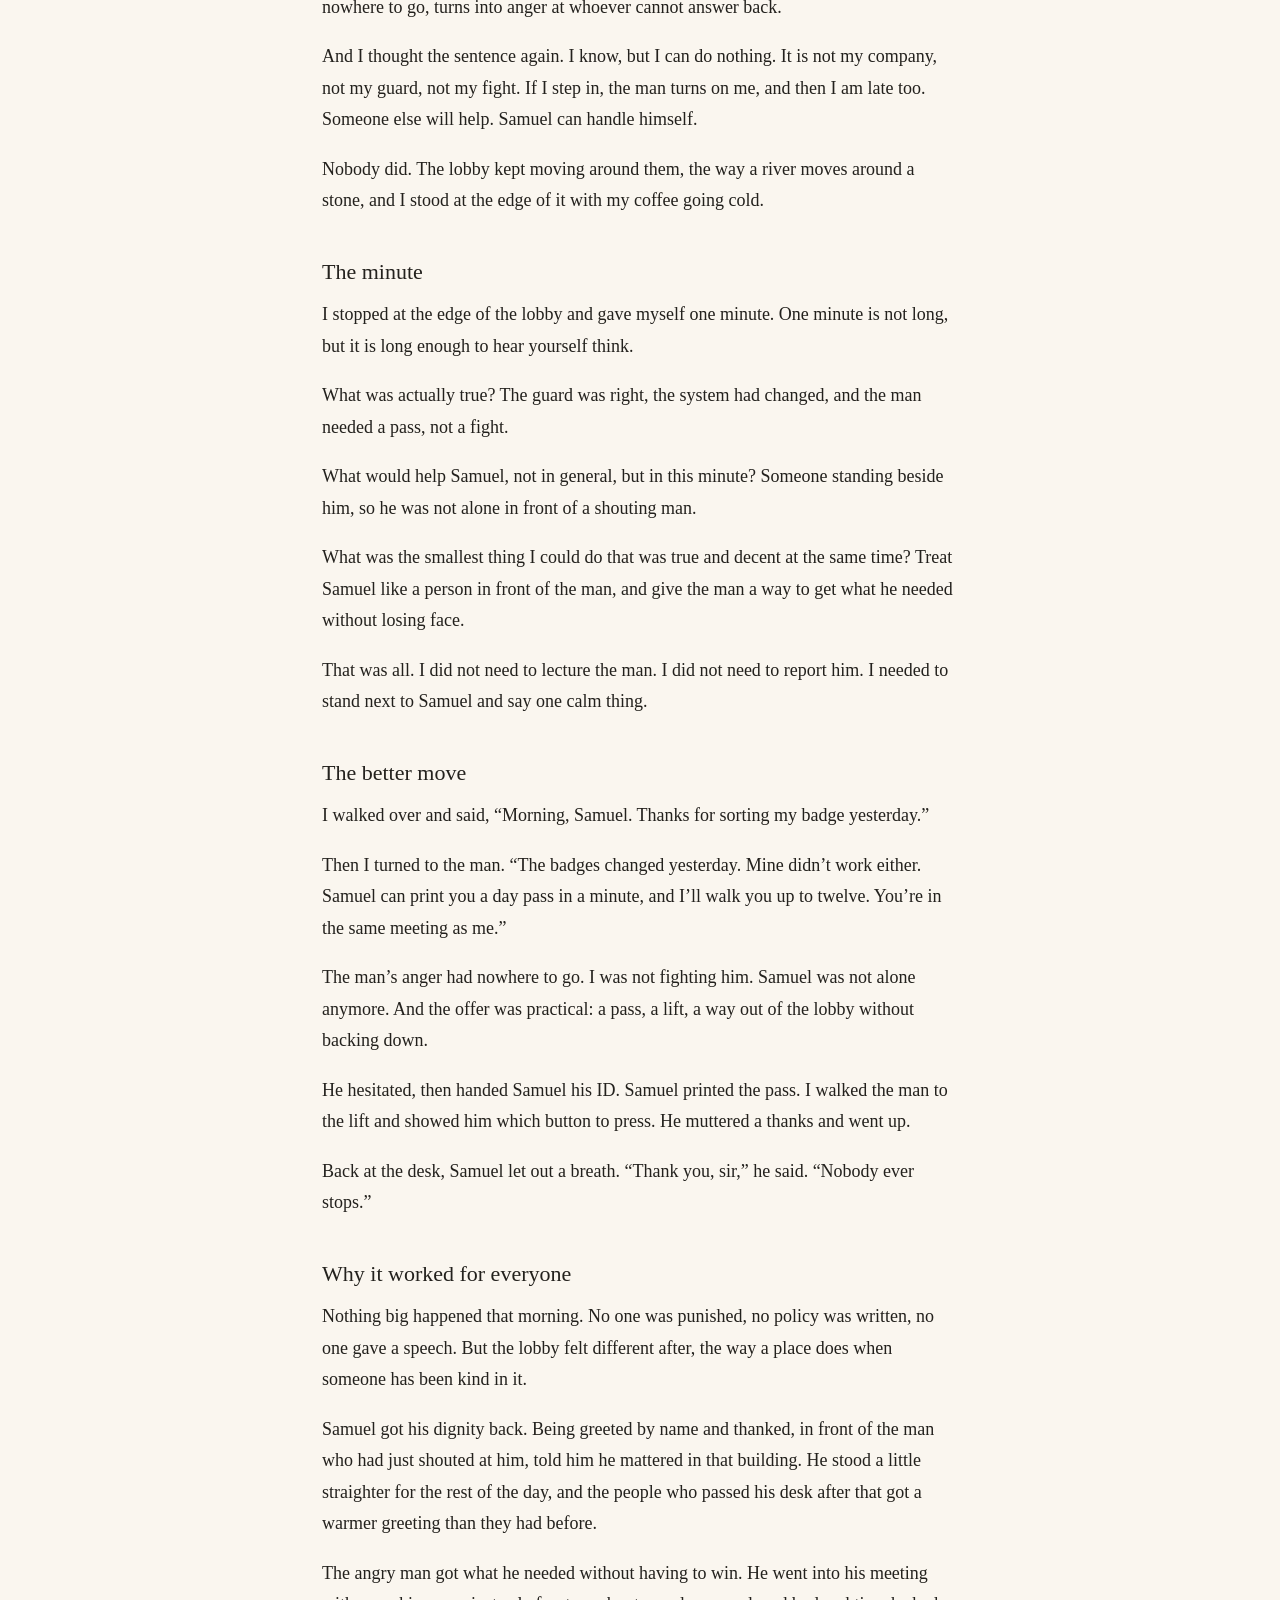
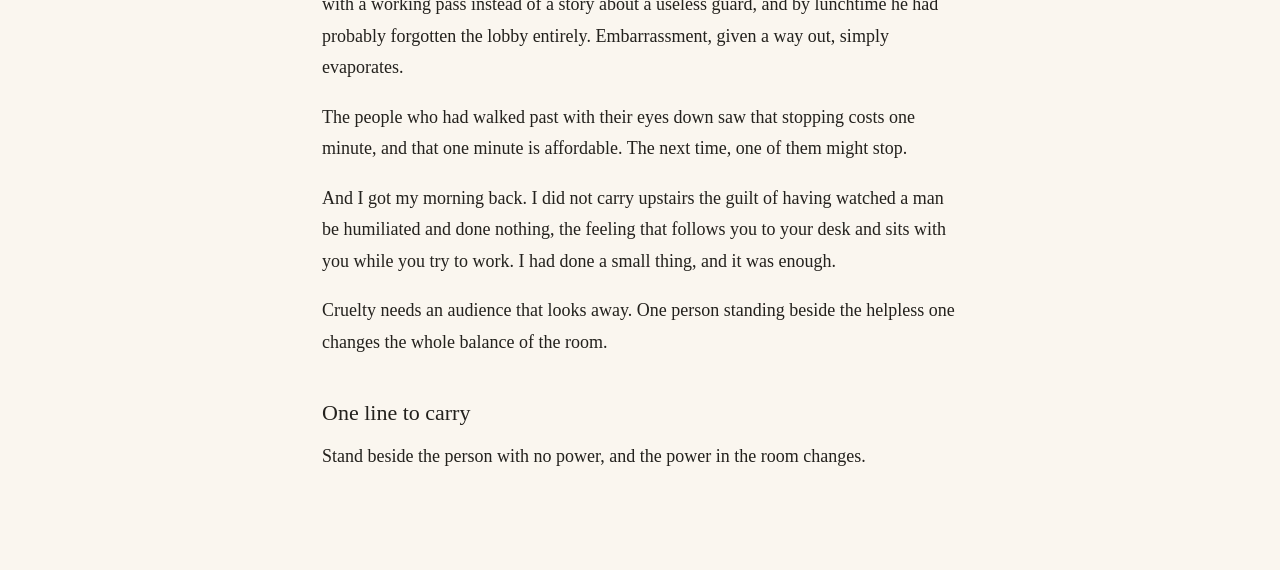
==== commit 8f8d5445: "Adopt the master writing prompt (WRITING_GUIDE.md); subtitle Small Acts. Better Days. on the cover a" ====
--- a/preview.html
+++ b/preview.html
@@ -88,7 +88,7 @@
 <body>
 <div class="wrap">
 <div class="cover">
-<div class="kicker">A book of small better days</div>
+<div class="kicker">Small Acts. Better Days.</div>
 <h1>The Minute After</h1>
 <p class="tagline">One minute of thought, one small decent act, and the day gets better for everyone.</p>
 <p class="author">by Venkata Sandeep Dhullipalla</p>
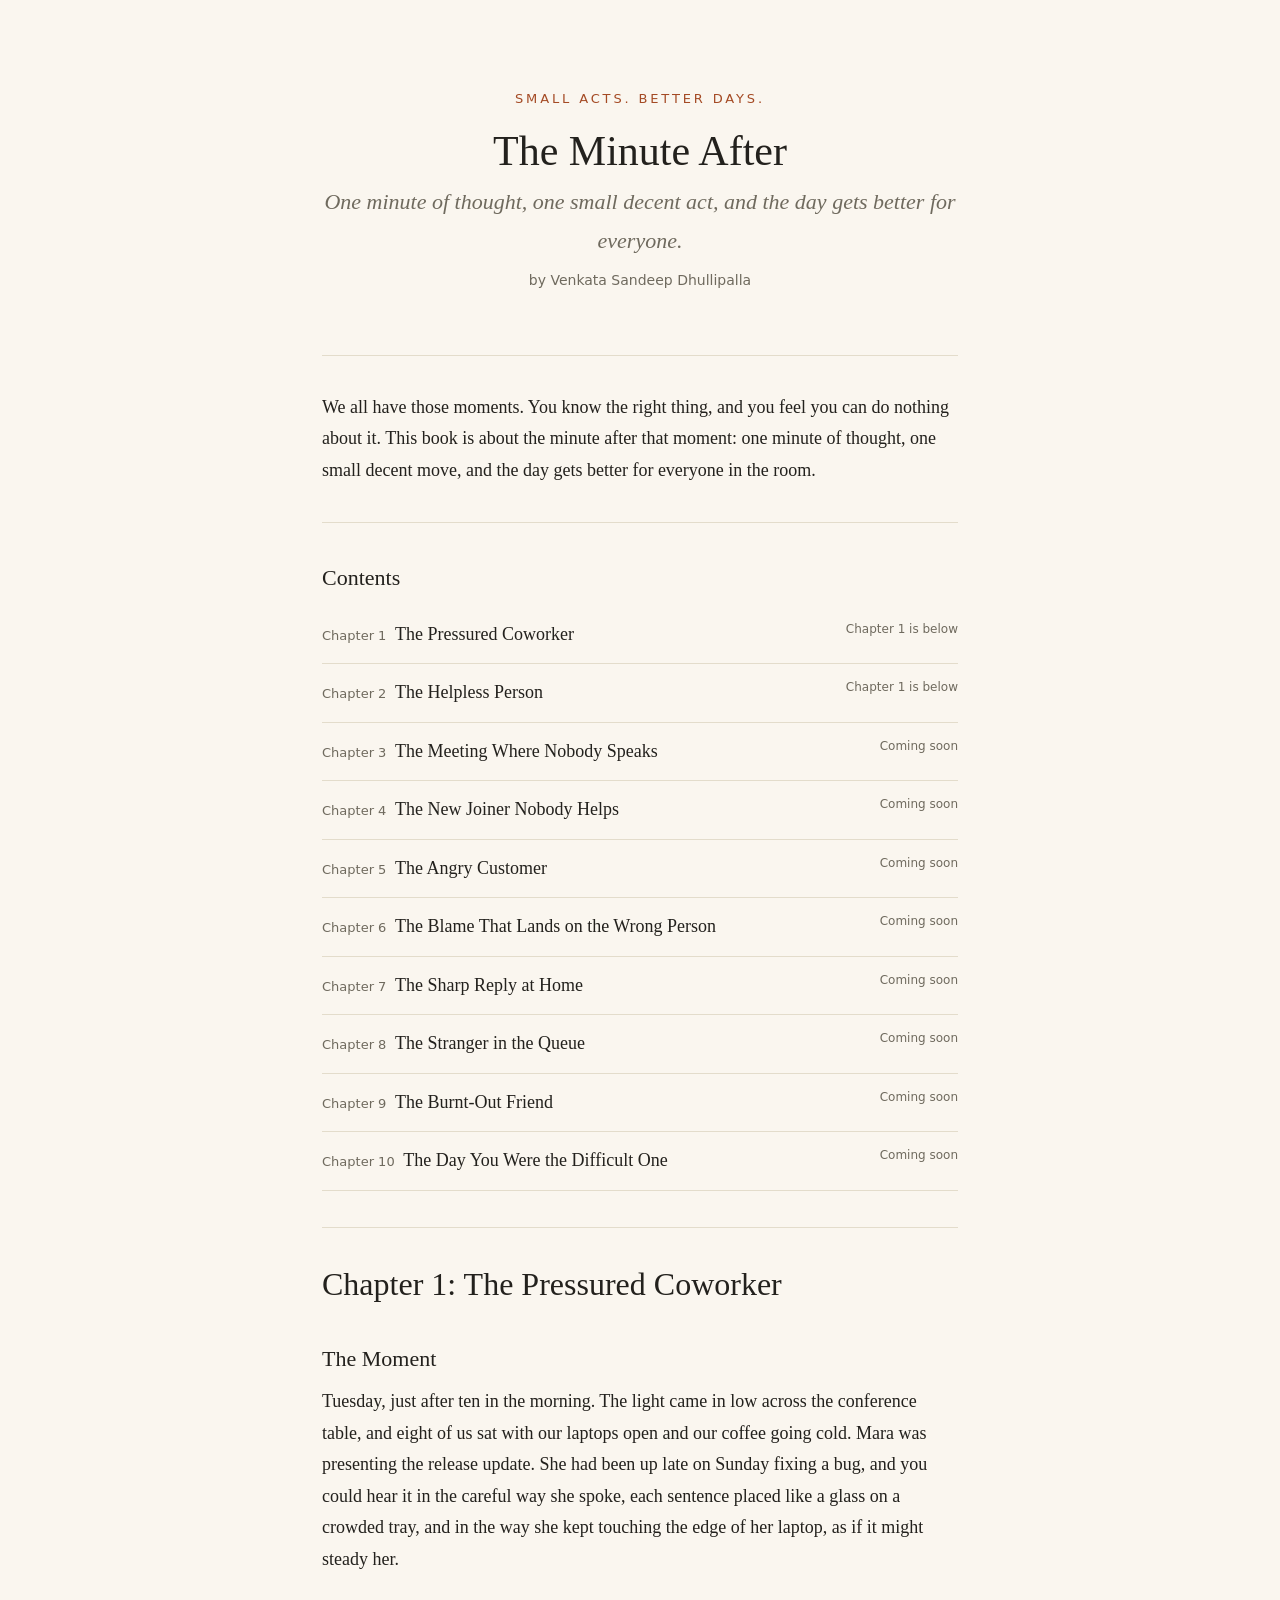
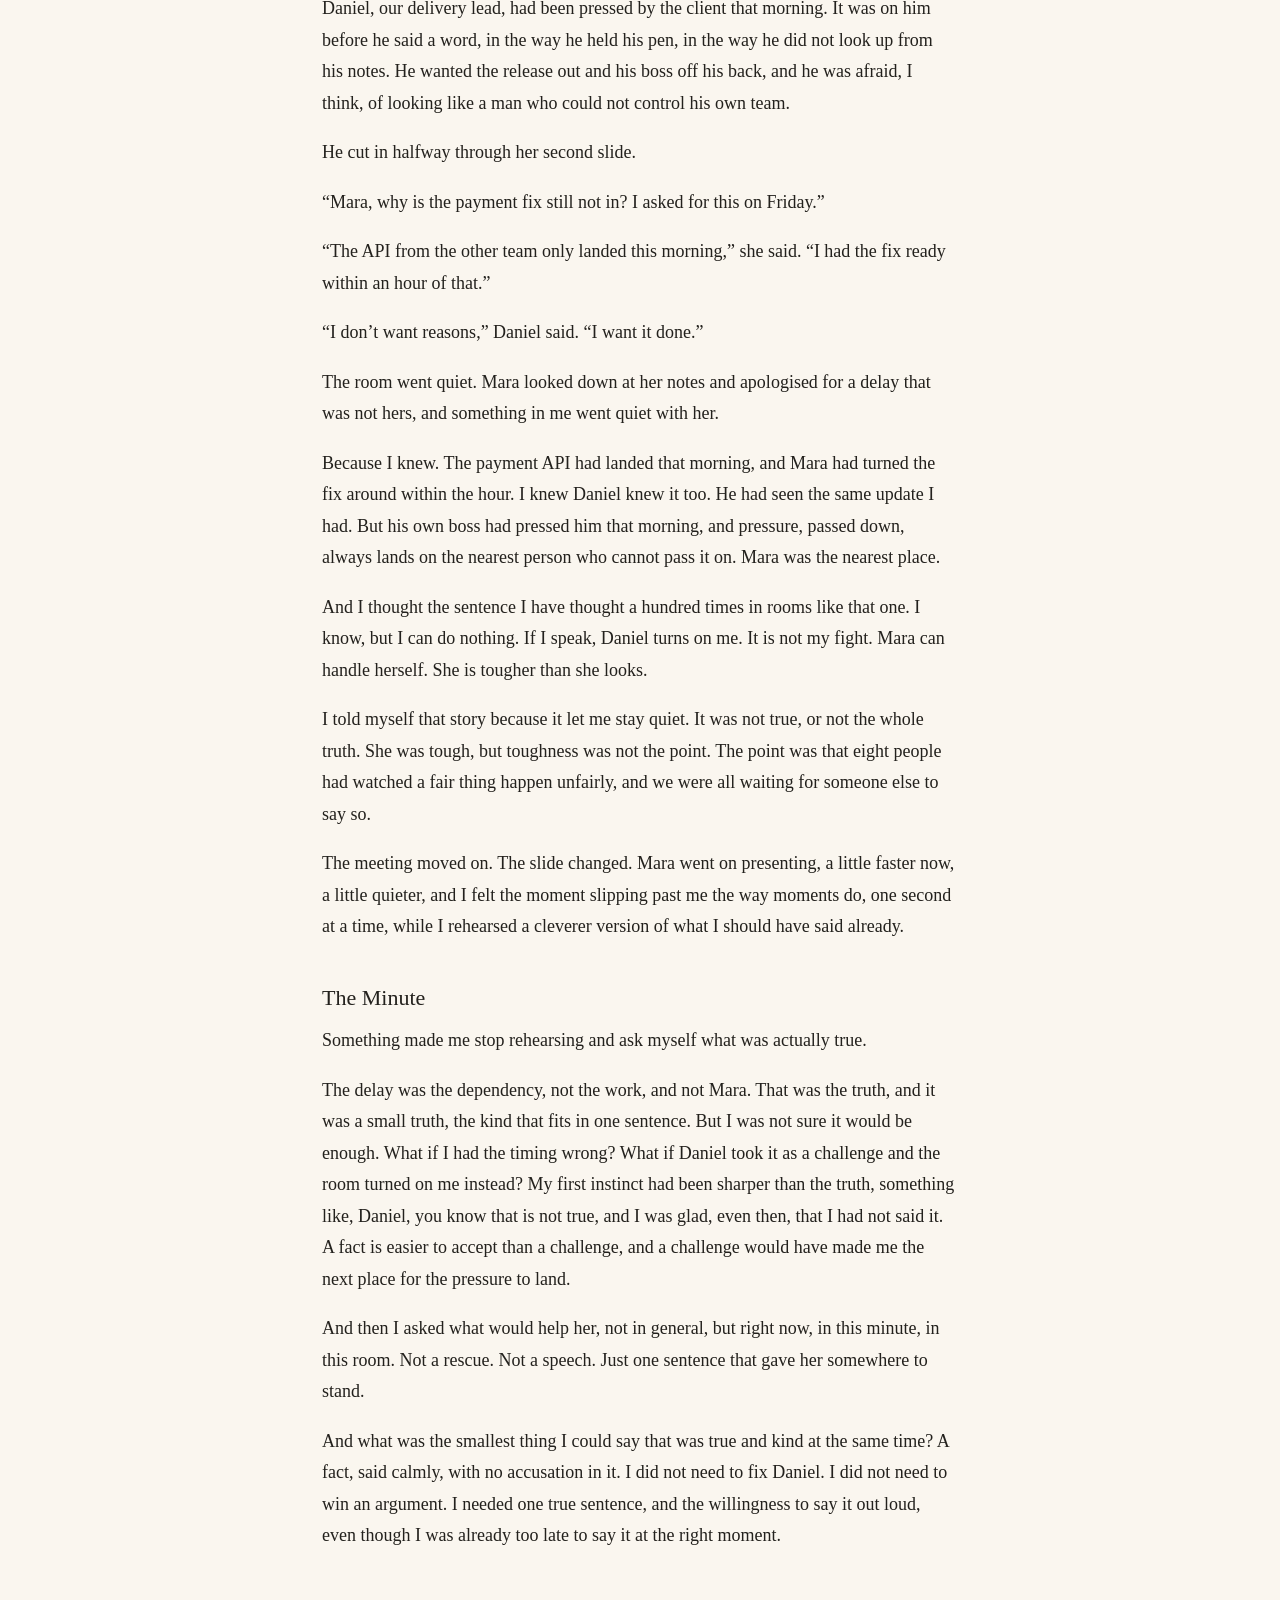
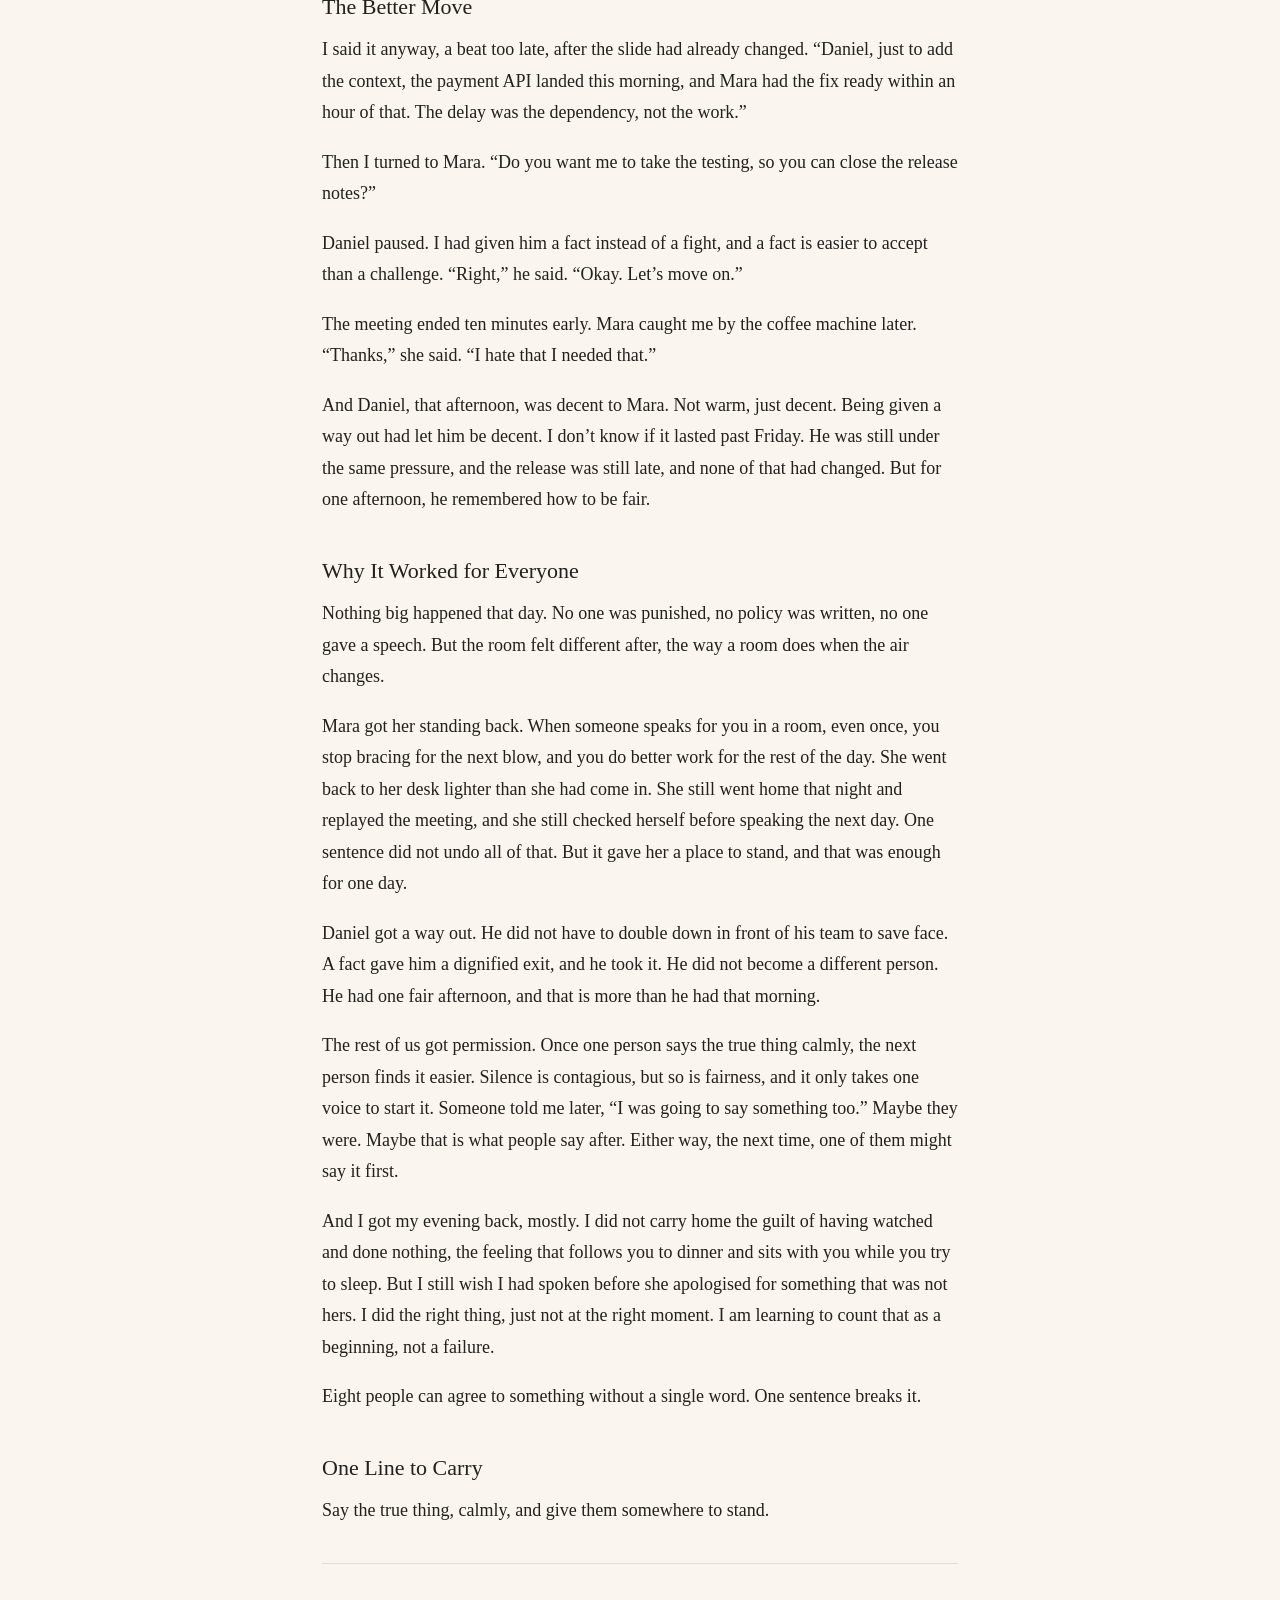
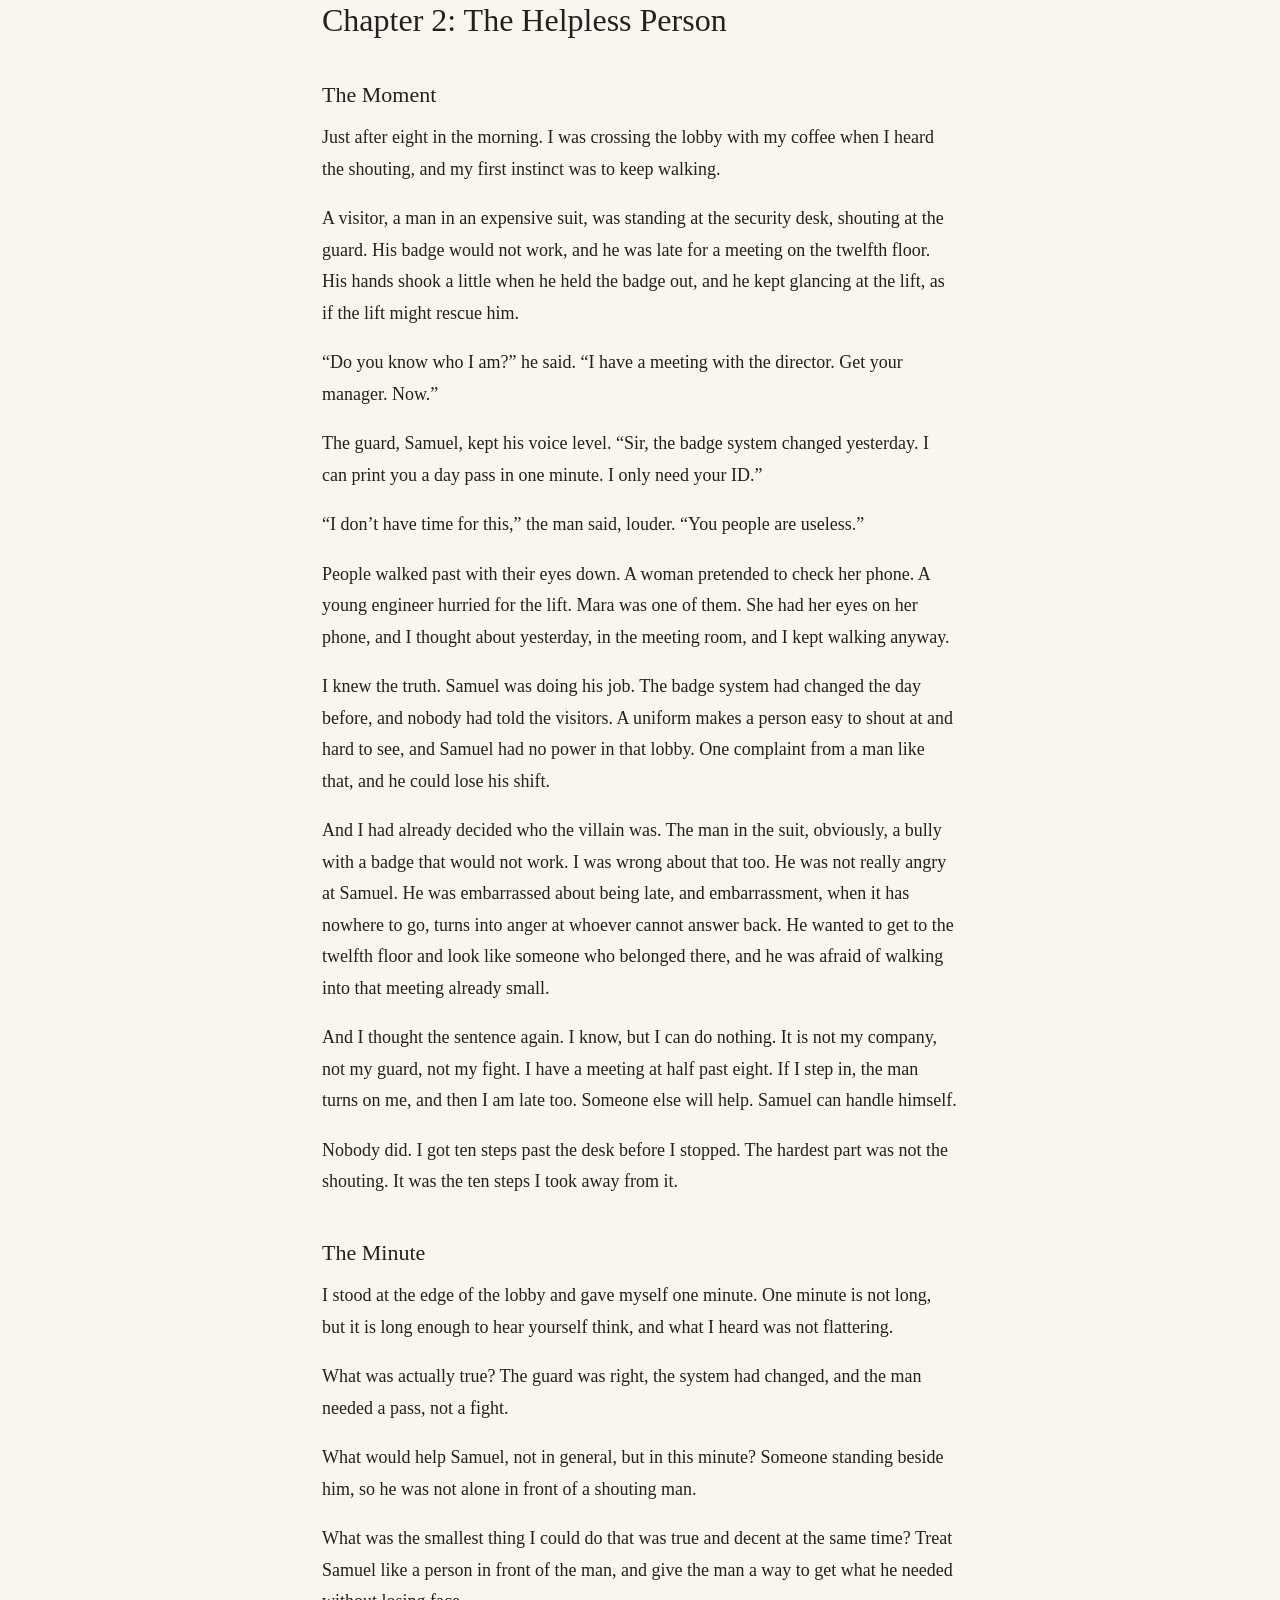
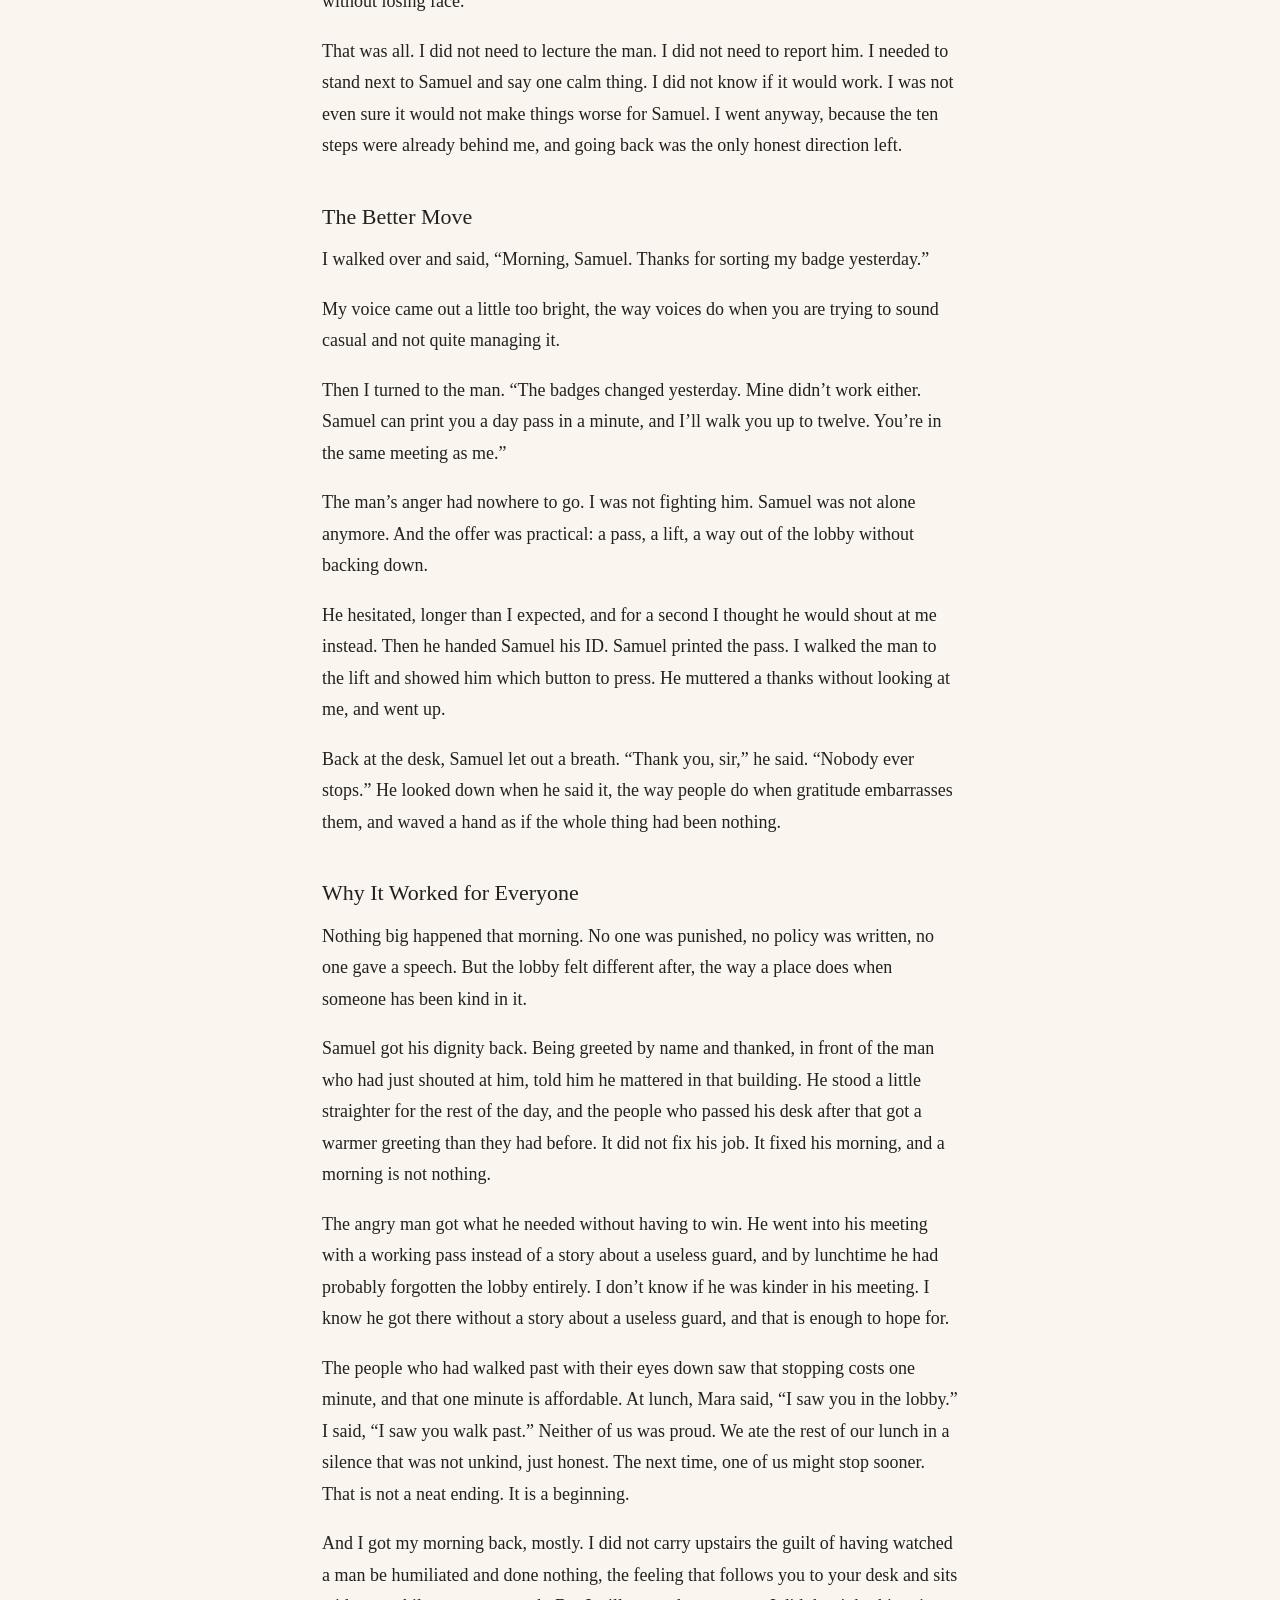
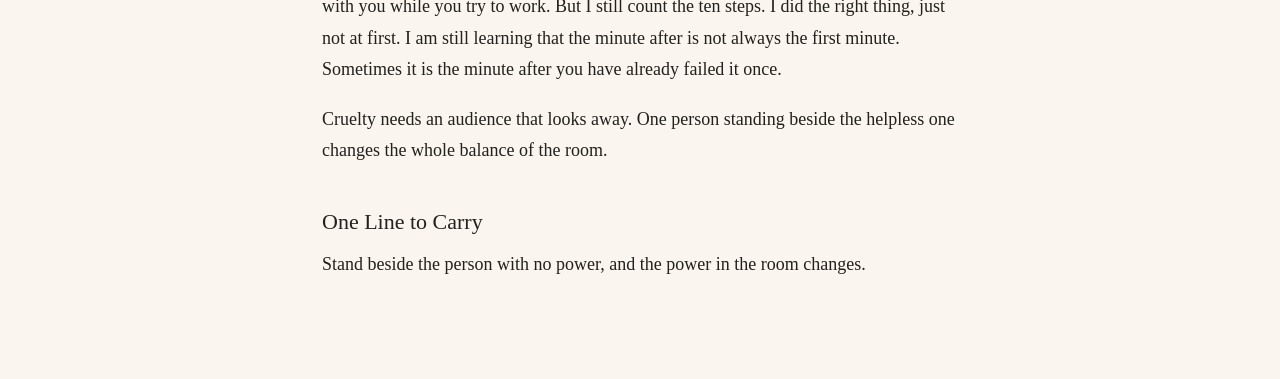
==== commit 09a05085: "Revise Chapters 1-2 to the master writing prompt: flawed narrator, imperfect outcomes, recurring Mar" ====
--- a/preview.html
+++ b/preview.html
@@ -102,69 +102,72 @@
 </ul>
 <hr class="rule">
 <h1 class="chapter">Chapter 1: The Pressured Coworker</h1>
-<h2>The moment</h2>
-<p>Tuesday, just after ten in the morning. The light came in low across the conference table, and eight of us sat with our laptops open and our coffee going cold. Mara was presenting the release update. She had been up late on Sunday fixing a bug, and you could hear it in the careful way she spoke, as if she had rehearsed every question the night before and was still afraid of the one she had not.</p>
-<p>Daniel, our delivery lead, had been pressed by the client that morning. It was on him before he said a word, in the way he held his pen, in the way he did not look up from his notes.</p>
+<h2>The Moment</h2>
+<p>Tuesday, just after ten in the morning. The light came in low across the conference table, and eight of us sat with our laptops open and our coffee going cold. Mara was presenting the release update. She had been up late on Sunday fixing a bug, and you could hear it in the careful way she spoke, each sentence placed like a glass on a crowded tray, and in the way she kept touching the edge of her laptop, as if it might steady her.</p>
+<p>Daniel, our delivery lead, had been pressed by the client that morning. It was on him before he said a word, in the way he held his pen, in the way he did not look up from his notes. He wanted the release out and his boss off his back, and he was afraid, I think, of looking like a man who could not control his own team.</p>
 <p>He cut in halfway through her second slide.</p>
 <p>&ldquo;Mara, why is the payment fix still not in? I asked for this on Friday.&rdquo;</p>
 <p>&ldquo;The API from the other team only landed this morning,&rdquo; she said. &ldquo;I had the fix ready within an hour of that.&rdquo;</p>
 <p>&ldquo;I don&rsquo;t want reasons,&rdquo; Daniel said. &ldquo;I want it done.&rdquo;</p>
 <p>The room went quiet. Mara looked down at her notes and apologised for a delay that was not hers, and something in me went quiet with her.</p>
-<p>Because I knew. The payment API had landed that morning, and Mara had turned the fix around within the hour. I knew Daniel knew it too. He had seen the same update I had. But his own boss had pressed him that morning, and pressure, once it is passed down, has to land somewhere. Mara was the nearest place.</p>
-<p>And I thought the sentence I have thought a hundred times in rooms like that one. I know, but I can do nothing. If I speak, Daniel turns on me. It is not my fight. Mara can handle herself. Someone else will say something.</p>
-<p>Nobody did. The silence in that room was the sound of eight people agreeing, without a word, to let one person carry what belonged to all of us.</p>
-<h2>The minute</h2>
-<p>Something made me wait one minute instead of letting the moment pass. In that minute, I stopped rehearsing my own excuses and asked myself what was actually true.</p>
-<p>The delay was the dependency, not the work, and not Mara. That was the truth, and it was a small truth, the kind that fits in one sentence.</p>
+<p>Because I knew. The payment API had landed that morning, and Mara had turned the fix around within the hour. I knew Daniel knew it too. He had seen the same update I had. But his own boss had pressed him that morning, and pressure, passed down, always lands on the nearest person who cannot pass it on. Mara was the nearest place.</p>
+<p>And I thought the sentence I have thought a hundred times in rooms like that one. I know, but I can do nothing. If I speak, Daniel turns on me. It is not my fight. Mara can handle herself. She is tougher than she looks.</p>
+<p>I told myself that story because it let me stay quiet. It was not true, or not the whole truth. She was tough, but toughness was not the point. The point was that eight people had watched a fair thing happen unfairly, and we were all waiting for someone else to say so.</p>
+<p>The meeting moved on. The slide changed. Mara went on presenting, a little faster now, a little quieter, and I felt the moment slipping past me the way moments do, one second at a time, while I rehearsed a cleverer version of what I should have said already.</p>
+<h2>The Minute</h2>
+<p>Something made me stop rehearsing and ask myself what was actually true.</p>
+<p>The delay was the dependency, not the work, and not Mara. That was the truth, and it was a small truth, the kind that fits in one sentence. But I was not sure it would be enough. What if I had the timing wrong? What if Daniel took it as a challenge and the room turned on me instead? My first instinct had been sharper than the truth, something like, Daniel, you know that is not true, and I was glad, even then, that I had not said it. A fact is easier to accept than a challenge, and a challenge would have made me the next place for the pressure to land.</p>
 <p>And then I asked what would help her, not in general, but right now, in this minute, in this room. Not a rescue. Not a speech. Just one sentence that gave her somewhere to stand.</p>
-<p>And what was the smallest thing I could say that was true and kind at the same time? A fact, said calmly, with no accusation in it. I did not need to fix Daniel. I did not need to win an argument. I needed one true sentence, and the willingness to say it out loud.</p>
-<h2>The better move</h2>
-<p>I said, &ldquo;Daniel, just to add the context, the payment API landed this morning, and Mara had the fix ready within an hour of that. The delay was the dependency, not the work.&rdquo;</p>
+<p>And what was the smallest thing I could say that was true and kind at the same time? A fact, said calmly, with no accusation in it. I did not need to fix Daniel. I did not need to win an argument. I needed one true sentence, and the willingness to say it out loud, even though I was already too late to say it at the right moment.</p>
+<h2>The Better Move</h2>
+<p>I said it anyway, a beat too late, after the slide had already changed. &ldquo;Daniel, just to add the context, the payment API landed this morning, and Mara had the fix ready within an hour of that. The delay was the dependency, not the work.&rdquo;</p>
 <p>Then I turned to Mara. &ldquo;Do you want me to take the testing, so you can close the release notes?&rdquo;</p>
 <p>Daniel paused. I had given him a fact instead of a fight, and a fact is easier to accept than a challenge. &ldquo;Right,&rdquo; he said. &ldquo;Okay. Let&rsquo;s move on.&rdquo;</p>
-<p>The meeting ended ten minutes early. Mara caught me by the coffee machine later. &ldquo;Thank you,&rdquo; she said. &ldquo;That was the first time someone spoke for me in a room.&rdquo;</p>
-<p>And Daniel, that afternoon, was decent to Mara. Not warm, just decent. Being given a way out had let him be decent.</p>
-<h2>Why it worked for everyone</h2>
+<p>The meeting ended ten minutes early. Mara caught me by the coffee machine later. &ldquo;Thanks,&rdquo; she said. &ldquo;I hate that I needed that.&rdquo;</p>
+<p>And Daniel, that afternoon, was decent to Mara. Not warm, just decent. Being given a way out had let him be decent. I don&rsquo;t know if it lasted past Friday. He was still under the same pressure, and the release was still late, and none of that had changed. But for one afternoon, he remembered how to be fair.</p>
+<h2>Why It Worked for Everyone</h2>
 <p>Nothing big happened that day. No one was punished, no policy was written, no one gave a speech. But the room felt different after, the way a room does when the air changes.</p>
-<p>Mara got her standing back. When someone speaks for you in a room, even once, you stop bracing for the next blow, and you do better work for the rest of the day. She went back to her desk lighter than she had come in.</p>
-<p>Daniel got a way out. He did not have to double down in front of his team to save face. A fact gave him a dignified exit, and he took it, and in taking it he remembered how to be fair.</p>
-<p>The rest of us got permission. Once one person says the true thing calmly, the next person finds it easier. Silence is contagious, but so is fairness, and it only takes one voice to start it.</p>
-<p>And I got my evening back. I did not carry home the guilt of having watched and done nothing, the feeling that follows you to dinner and sits with you while you try to sleep. I had done a small thing, and it was enough.</p>
-<p>Pressure needs silence to work. One sentence breaks it.</p>
-<h2>One line to carry</h2>
+<p>Mara got her standing back. When someone speaks for you in a room, even once, you stop bracing for the next blow, and you do better work for the rest of the day. She went back to her desk lighter than she had come in. She still went home that night and replayed the meeting, and she still checked herself before speaking the next day. One sentence did not undo all of that. But it gave her a place to stand, and that was enough for one day.</p>
+<p>Daniel got a way out. He did not have to double down in front of his team to save face. A fact gave him a dignified exit, and he took it. He did not become a different person. He had one fair afternoon, and that is more than he had that morning.</p>
+<p>The rest of us got permission. Once one person says the true thing calmly, the next person finds it easier. Silence is contagious, but so is fairness, and it only takes one voice to start it. Someone told me later, &ldquo;I was going to say something too.&rdquo; Maybe they were. Maybe that is what people say after. Either way, the next time, one of them might say it first.</p>
+<p>And I got my evening back, mostly. I did not carry home the guilt of having watched and done nothing, the feeling that follows you to dinner and sits with you while you try to sleep. But I still wish I had spoken before she apologised for something that was not hers. I did the right thing, just not at the right moment. I am learning to count that as a beginning, not a failure.</p>
+<p>Eight people can agree to something without a single word. One sentence breaks it.</p>
+<h2>One Line to Carry</h2>
 <p>Say the true thing, calmly, and give them somewhere to stand.</p>
 <hr class="rule">
 <h1 class="chapter">Chapter 2: The Helpless Person</h1>
-<h2>The moment</h2>
-<p>Just after eight in the morning. I was crossing the lobby with my coffee when I heard the shouting.</p>
-<p>A visitor, a man in an expensive suit, was standing at the security desk, shouting at the guard. His badge would not work, and he was late for a meeting on the twelfth floor.</p>
+<h2>The Moment</h2>
+<p>Just after eight in the morning. I was crossing the lobby with my coffee when I heard the shouting, and my first instinct was to keep walking.</p>
+<p>A visitor, a man in an expensive suit, was standing at the security desk, shouting at the guard. His badge would not work, and he was late for a meeting on the twelfth floor. His hands shook a little when he held the badge out, and he kept glancing at the lift, as if the lift might rescue him.</p>
 <p>&ldquo;Do you know who I am?&rdquo; he said. &ldquo;I have a meeting with the director. Get your manager. Now.&rdquo;</p>
 <p>The guard, Samuel, kept his voice level. &ldquo;Sir, the badge system changed yesterday. I can print you a day pass in one minute. I only need your ID.&rdquo;</p>
 <p>&ldquo;I don&rsquo;t have time for this,&rdquo; the man said, louder. &ldquo;You people are useless.&rdquo;</p>
-<p>People walked past with their eyes down. A woman pretended to check her phone. A young engineer hurried for the lift. Nobody stopped.</p>
-<p>I knew the truth. Samuel was doing his job. The badge system had changed the day before, and nobody had told the visitors. Samuel had no power in that lobby. One complaint from a man like that, and he could lose his shift. And the man was not really angry at Samuel. He was embarrassed about being late, and embarrassment, when it has nowhere to go, turns into anger at whoever cannot answer back.</p>
-<p>And I thought the sentence again. I know, but I can do nothing. It is not my company, not my guard, not my fight. If I step in, the man turns on me, and then I am late too. Someone else will help. Samuel can handle himself.</p>
-<p>Nobody did. The lobby kept moving around them, the way a river moves around a stone, and I stood at the edge of it with my coffee going cold.</p>
-<h2>The minute</h2>
-<p>I stopped at the edge of the lobby and gave myself one minute. One minute is not long, but it is long enough to hear yourself think.</p>
+<p>People walked past with their eyes down. A woman pretended to check her phone. A young engineer hurried for the lift. Mara was one of them. She had her eyes on her phone, and I thought about yesterday, in the meeting room, and I kept walking anyway.</p>
+<p>I knew the truth. Samuel was doing his job. The badge system had changed the day before, and nobody had told the visitors. A uniform makes a person easy to shout at and hard to see, and Samuel had no power in that lobby. One complaint from a man like that, and he could lose his shift.</p>
+<p>And I had already decided who the villain was. The man in the suit, obviously, a bully with a badge that would not work. I was wrong about that too. He was not really angry at Samuel. He was embarrassed about being late, and embarrassment, when it has nowhere to go, turns into anger at whoever cannot answer back. He wanted to get to the twelfth floor and look like someone who belonged there, and he was afraid of walking into that meeting already small.</p>
+<p>And I thought the sentence again. I know, but I can do nothing. It is not my company, not my guard, not my fight. I have a meeting at half past eight. If I step in, the man turns on me, and then I am late too. Someone else will help. Samuel can handle himself.</p>
+<p>Nobody did. I got ten steps past the desk before I stopped. The hardest part was not the shouting. It was the ten steps I took away from it.</p>
+<h2>The Minute</h2>
+<p>I stood at the edge of the lobby and gave myself one minute. One minute is not long, but it is long enough to hear yourself think, and what I heard was not flattering.</p>
 <p>What was actually true? The guard was right, the system had changed, and the man needed a pass, not a fight.</p>
 <p>What would help Samuel, not in general, but in this minute? Someone standing beside him, so he was not alone in front of a shouting man.</p>
 <p>What was the smallest thing I could do that was true and decent at the same time? Treat Samuel like a person in front of the man, and give the man a way to get what he needed without losing face.</p>
-<p>That was all. I did not need to lecture the man. I did not need to report him. I needed to stand next to Samuel and say one calm thing.</p>
-<h2>The better move</h2>
+<p>That was all. I did not need to lecture the man. I did not need to report him. I needed to stand next to Samuel and say one calm thing. I did not know if it would work. I was not even sure it would not make things worse for Samuel. I went anyway, because the ten steps were already behind me, and going back was the only honest direction left.</p>
+<h2>The Better Move</h2>
 <p>I walked over and said, &ldquo;Morning, Samuel. Thanks for sorting my badge yesterday.&rdquo;</p>
+<p>My voice came out a little too bright, the way voices do when you are trying to sound casual and not quite managing it.</p>
 <p>Then I turned to the man. &ldquo;The badges changed yesterday. Mine didn&rsquo;t work either. Samuel can print you a day pass in a minute, and I&rsquo;ll walk you up to twelve. You&rsquo;re in the same meeting as me.&rdquo;</p>
 <p>The man&rsquo;s anger had nowhere to go. I was not fighting him. Samuel was not alone anymore. And the offer was practical: a pass, a lift, a way out of the lobby without backing down.</p>
-<p>He hesitated, then handed Samuel his ID. Samuel printed the pass. I walked the man to the lift and showed him which button to press. He muttered a thanks and went up.</p>
-<p>Back at the desk, Samuel let out a breath. &ldquo;Thank you, sir,&rdquo; he said. &ldquo;Nobody ever stops.&rdquo;</p>
-<h2>Why it worked for everyone</h2>
+<p>He hesitated, longer than I expected, and for a second I thought he would shout at me instead. Then he handed Samuel his ID. Samuel printed the pass. I walked the man to the lift and showed him which button to press. He muttered a thanks without looking at me, and went up.</p>
+<p>Back at the desk, Samuel let out a breath. &ldquo;Thank you, sir,&rdquo; he said. &ldquo;Nobody ever stops.&rdquo; He looked down when he said it, the way people do when gratitude embarrasses them, and waved a hand as if the whole thing had been nothing.</p>
+<h2>Why It Worked for Everyone</h2>
 <p>Nothing big happened that morning. No one was punished, no policy was written, no one gave a speech. But the lobby felt different after, the way a place does when someone has been kind in it.</p>
-<p>Samuel got his dignity back. Being greeted by name and thanked, in front of the man who had just shouted at him, told him he mattered in that building. He stood a little straighter for the rest of the day, and the people who passed his desk after that got a warmer greeting than they had before.</p>
-<p>The angry man got what he needed without having to win. He went into his meeting with a working pass instead of a story about a useless guard, and by lunchtime he had probably forgotten the lobby entirely. Embarrassment, given a way out, simply evaporates.</p>
-<p>The people who had walked past with their eyes down saw that stopping costs one minute, and that one minute is affordable. The next time, one of them might stop.</p>
-<p>And I got my morning back. I did not carry upstairs the guilt of having watched a man be humiliated and done nothing, the feeling that follows you to your desk and sits with you while you try to work. I had done a small thing, and it was enough.</p>
+<p>Samuel got his dignity back. Being greeted by name and thanked, in front of the man who had just shouted at him, told him he mattered in that building. He stood a little straighter for the rest of the day, and the people who passed his desk after that got a warmer greeting than they had before. It did not fix his job. It fixed his morning, and a morning is not nothing.</p>
+<p>The angry man got what he needed without having to win. He went into his meeting with a working pass instead of a story about a useless guard, and by lunchtime he had probably forgotten the lobby entirely. I don&rsquo;t know if he was kinder in his meeting. I know he got there without a story about a useless guard, and that is enough to hope for.</p>
+<p>The people who had walked past with their eyes down saw that stopping costs one minute, and that one minute is affordable. At lunch, Mara said, &ldquo;I saw you in the lobby.&rdquo; I said, &ldquo;I saw you walk past.&rdquo; Neither of us was proud. We ate the rest of our lunch in a silence that was not unkind, just honest. The next time, one of us might stop sooner. That is not a neat ending. It is a beginning.</p>
+<p>And I got my morning back, mostly. I did not carry upstairs the guilt of having watched a man be humiliated and done nothing, the feeling that follows you to your desk and sits with you while you try to work. But I still count the ten steps. I did the right thing, just not at first. I am still learning that the minute after is not always the first minute. Sometimes it is the minute after you have already failed it once.</p>
 <p>Cruelty needs an audience that looks away. One person standing beside the helpless one changes the whole balance of the room.</p>
-<h2>One line to carry</h2>
+<h2>One Line to Carry</h2>
 <p>Stand beside the person with no power, and the power in the room changes.</p>
 </div>
 </body>
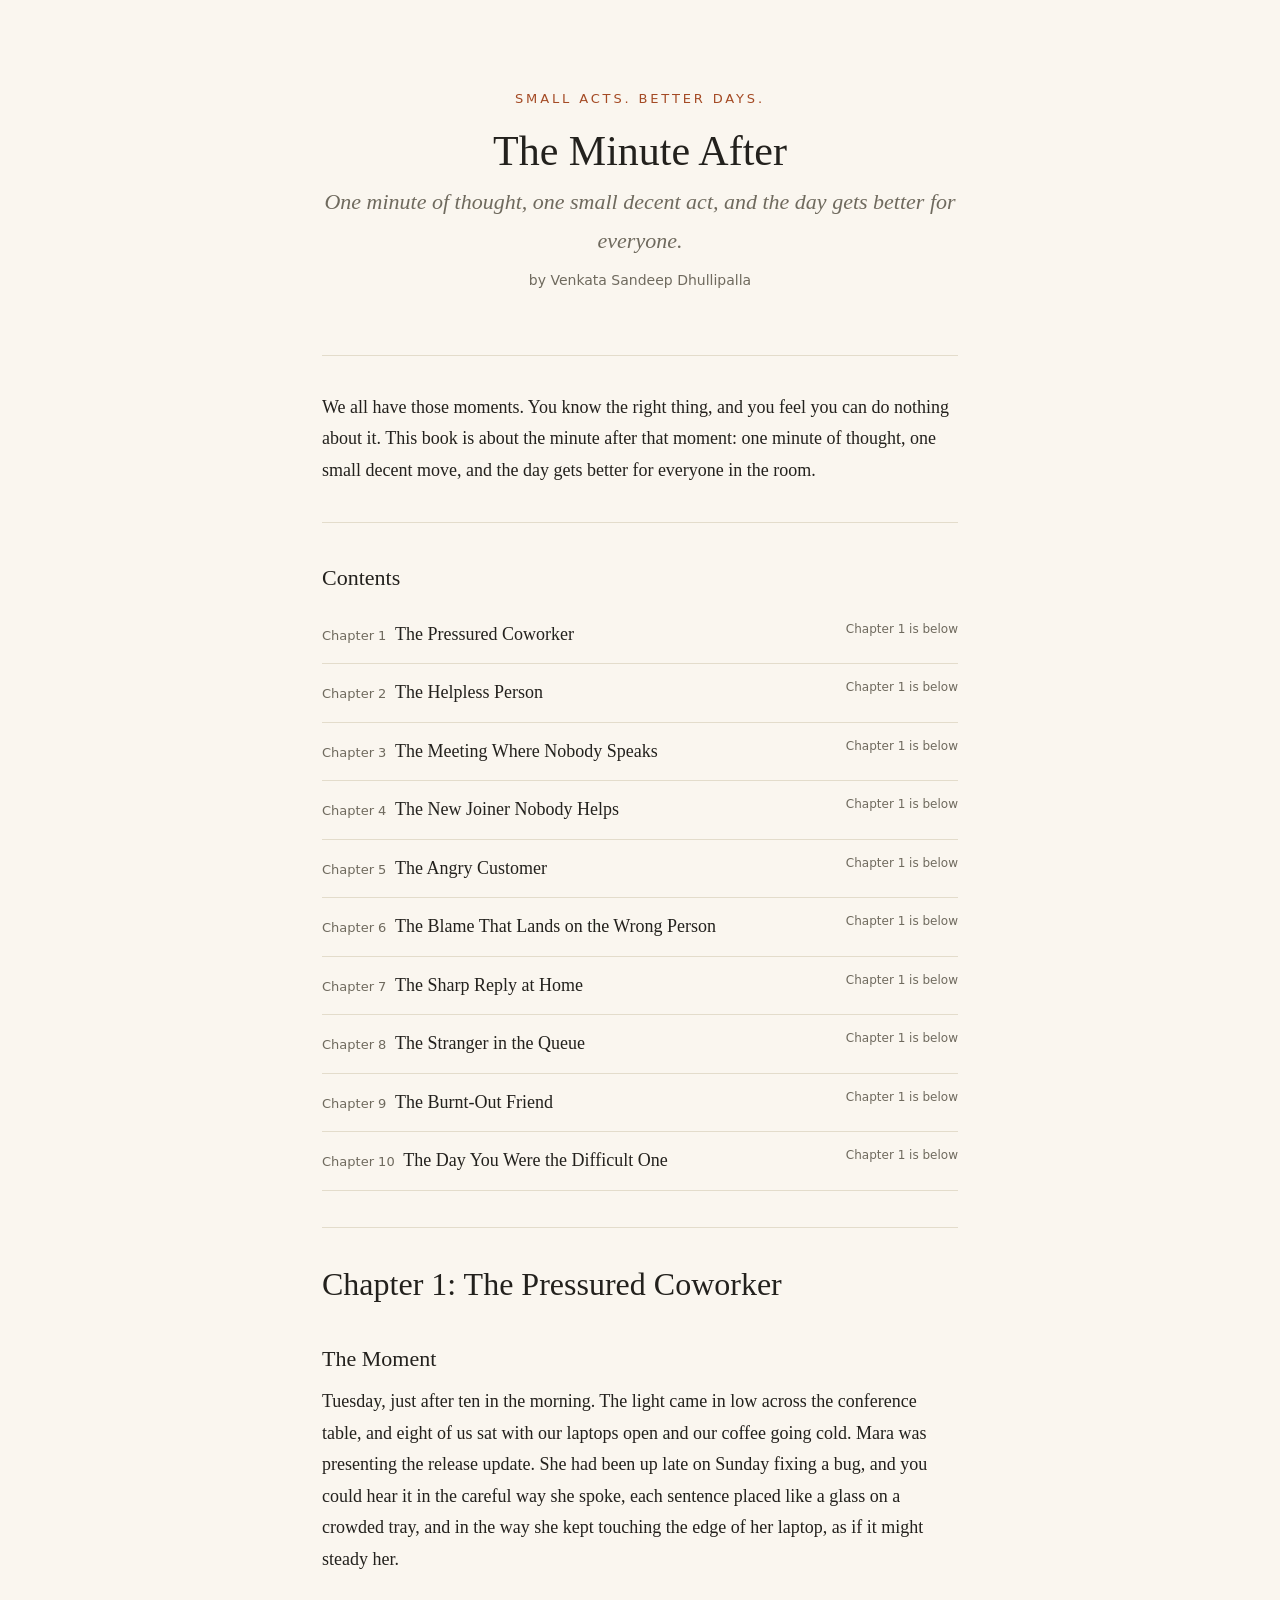
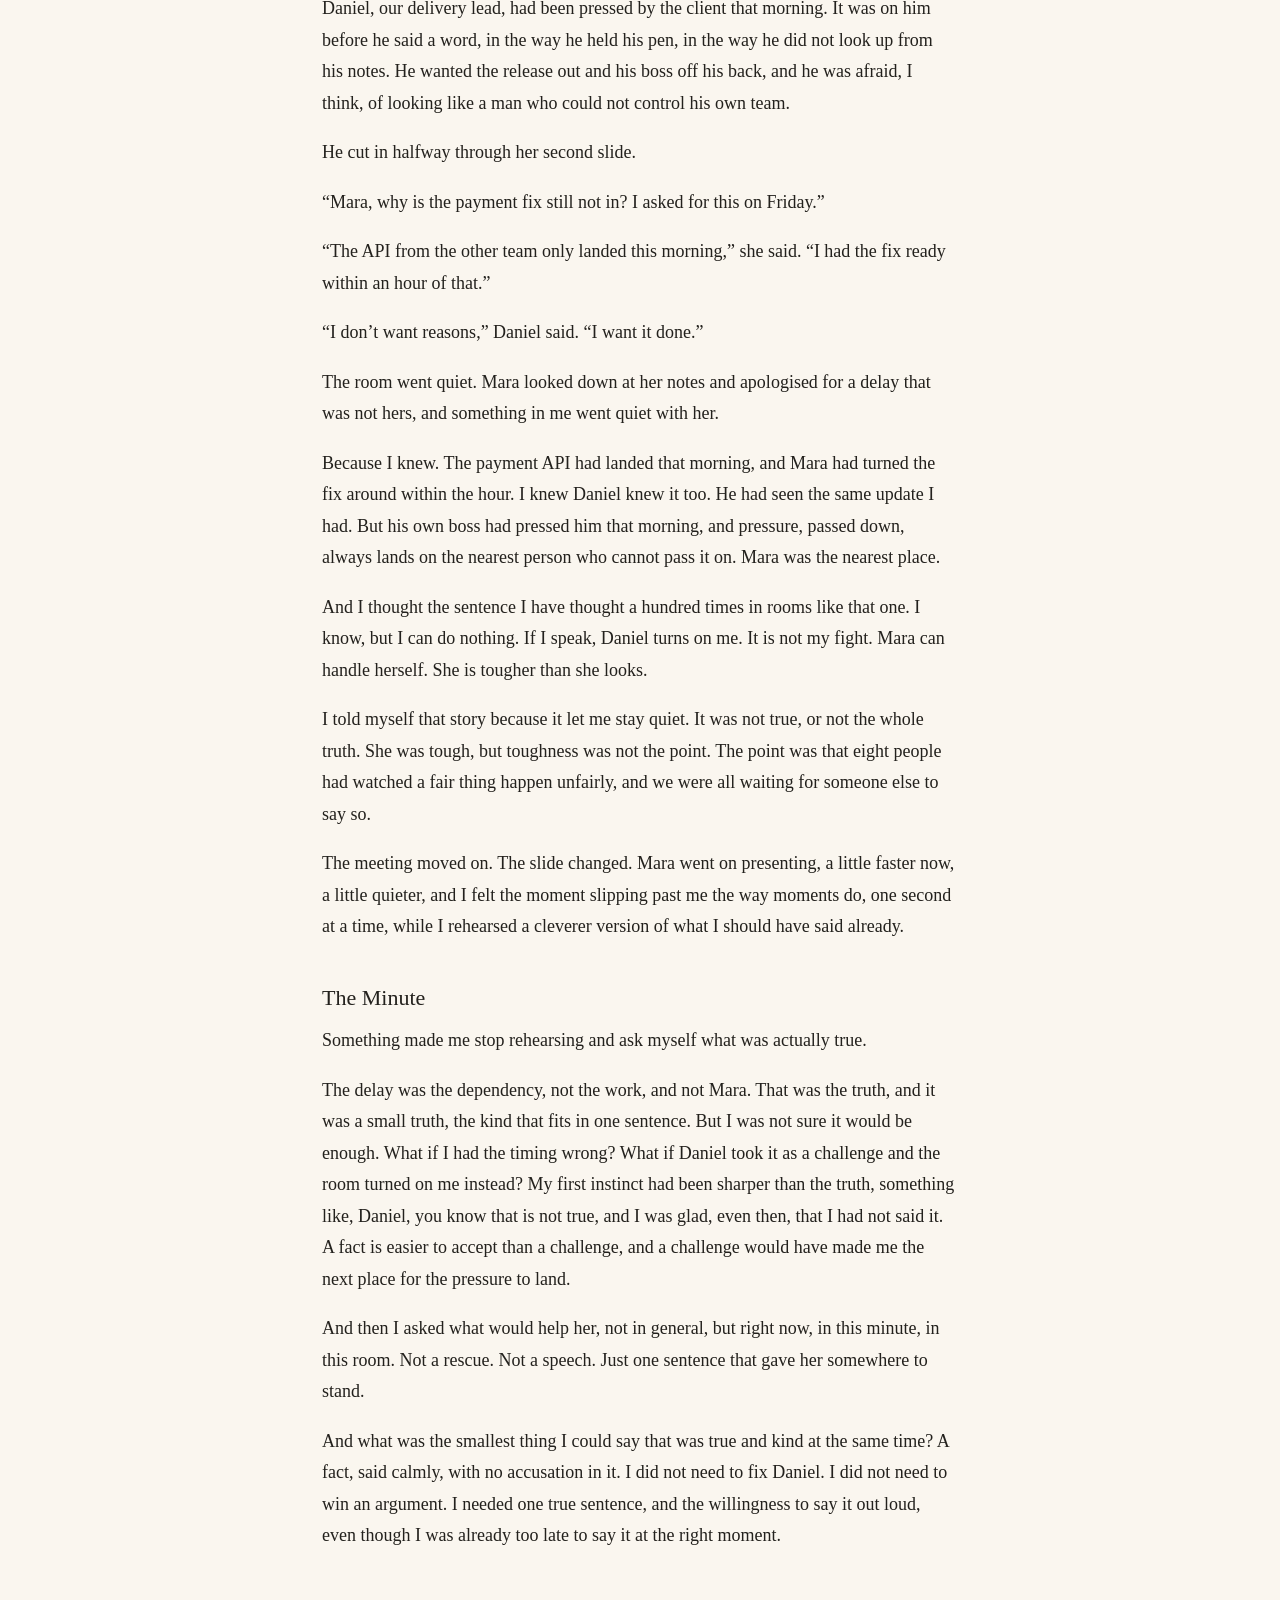
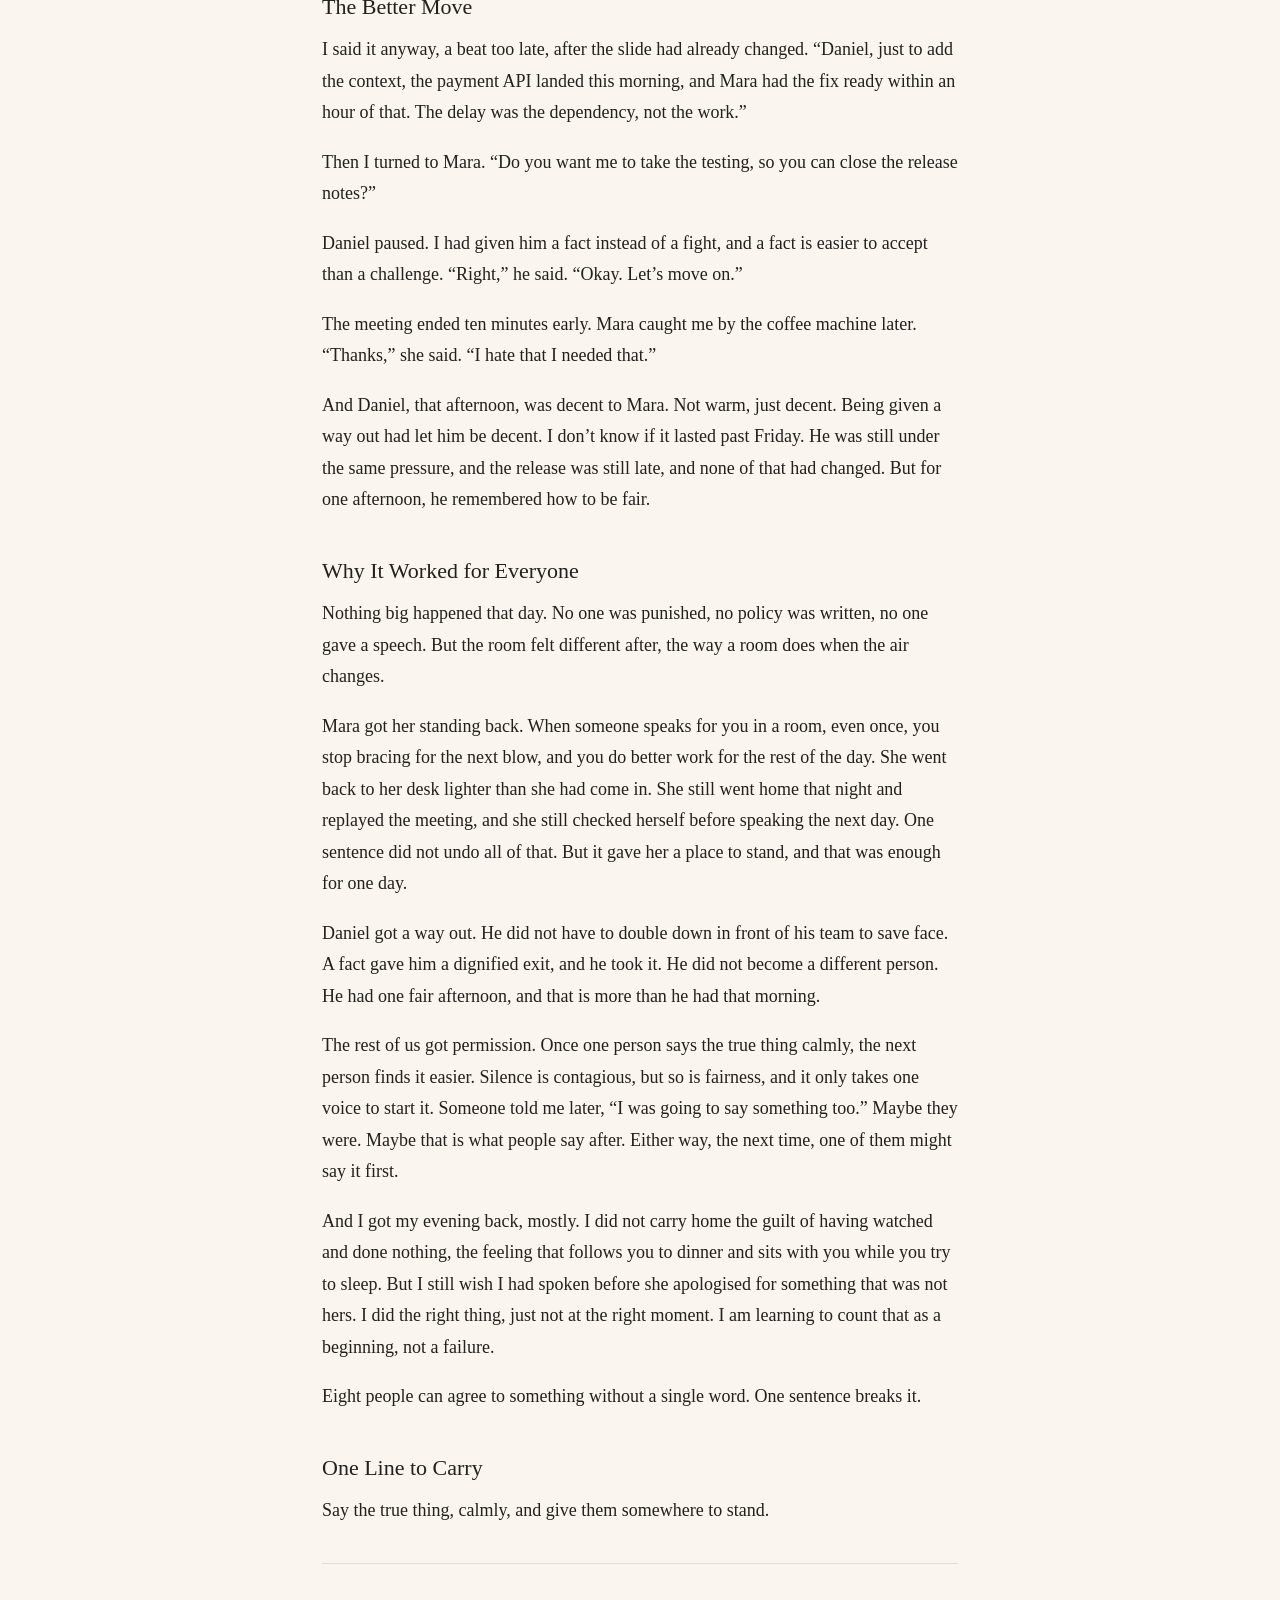
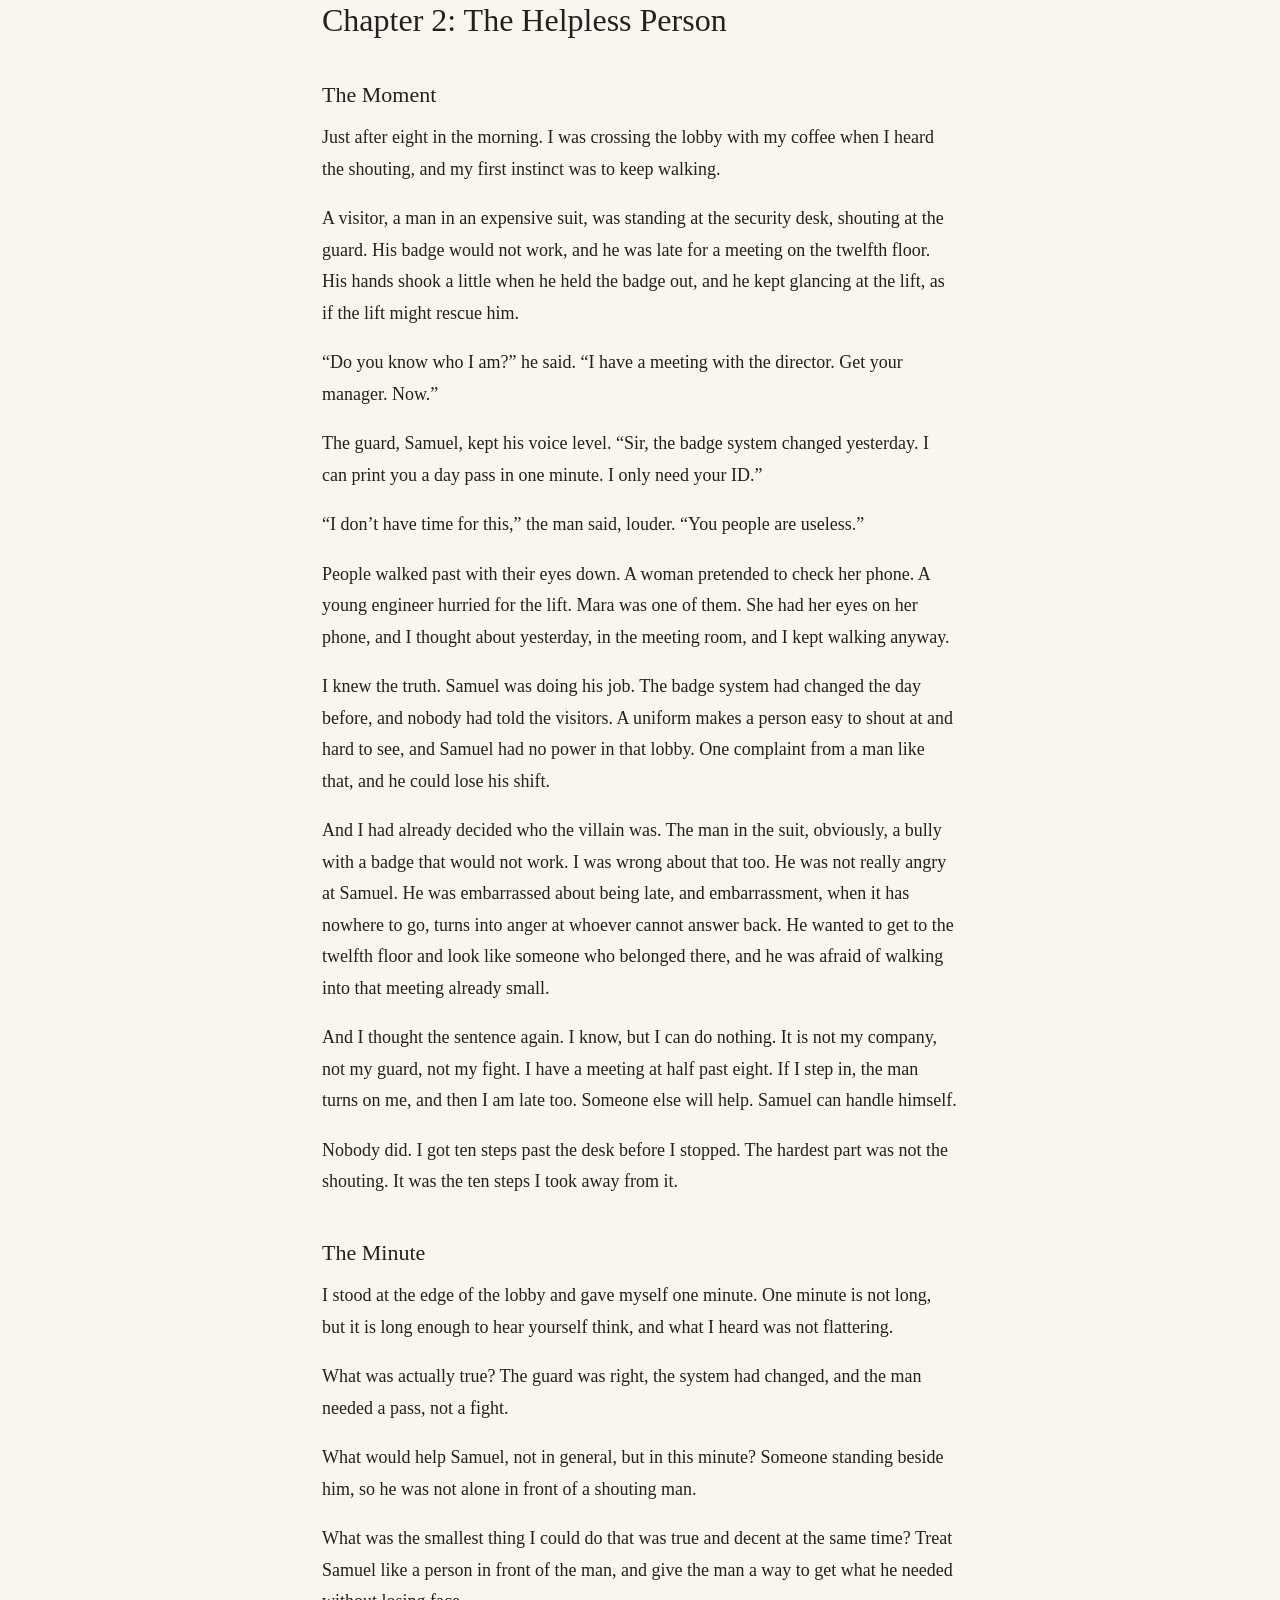
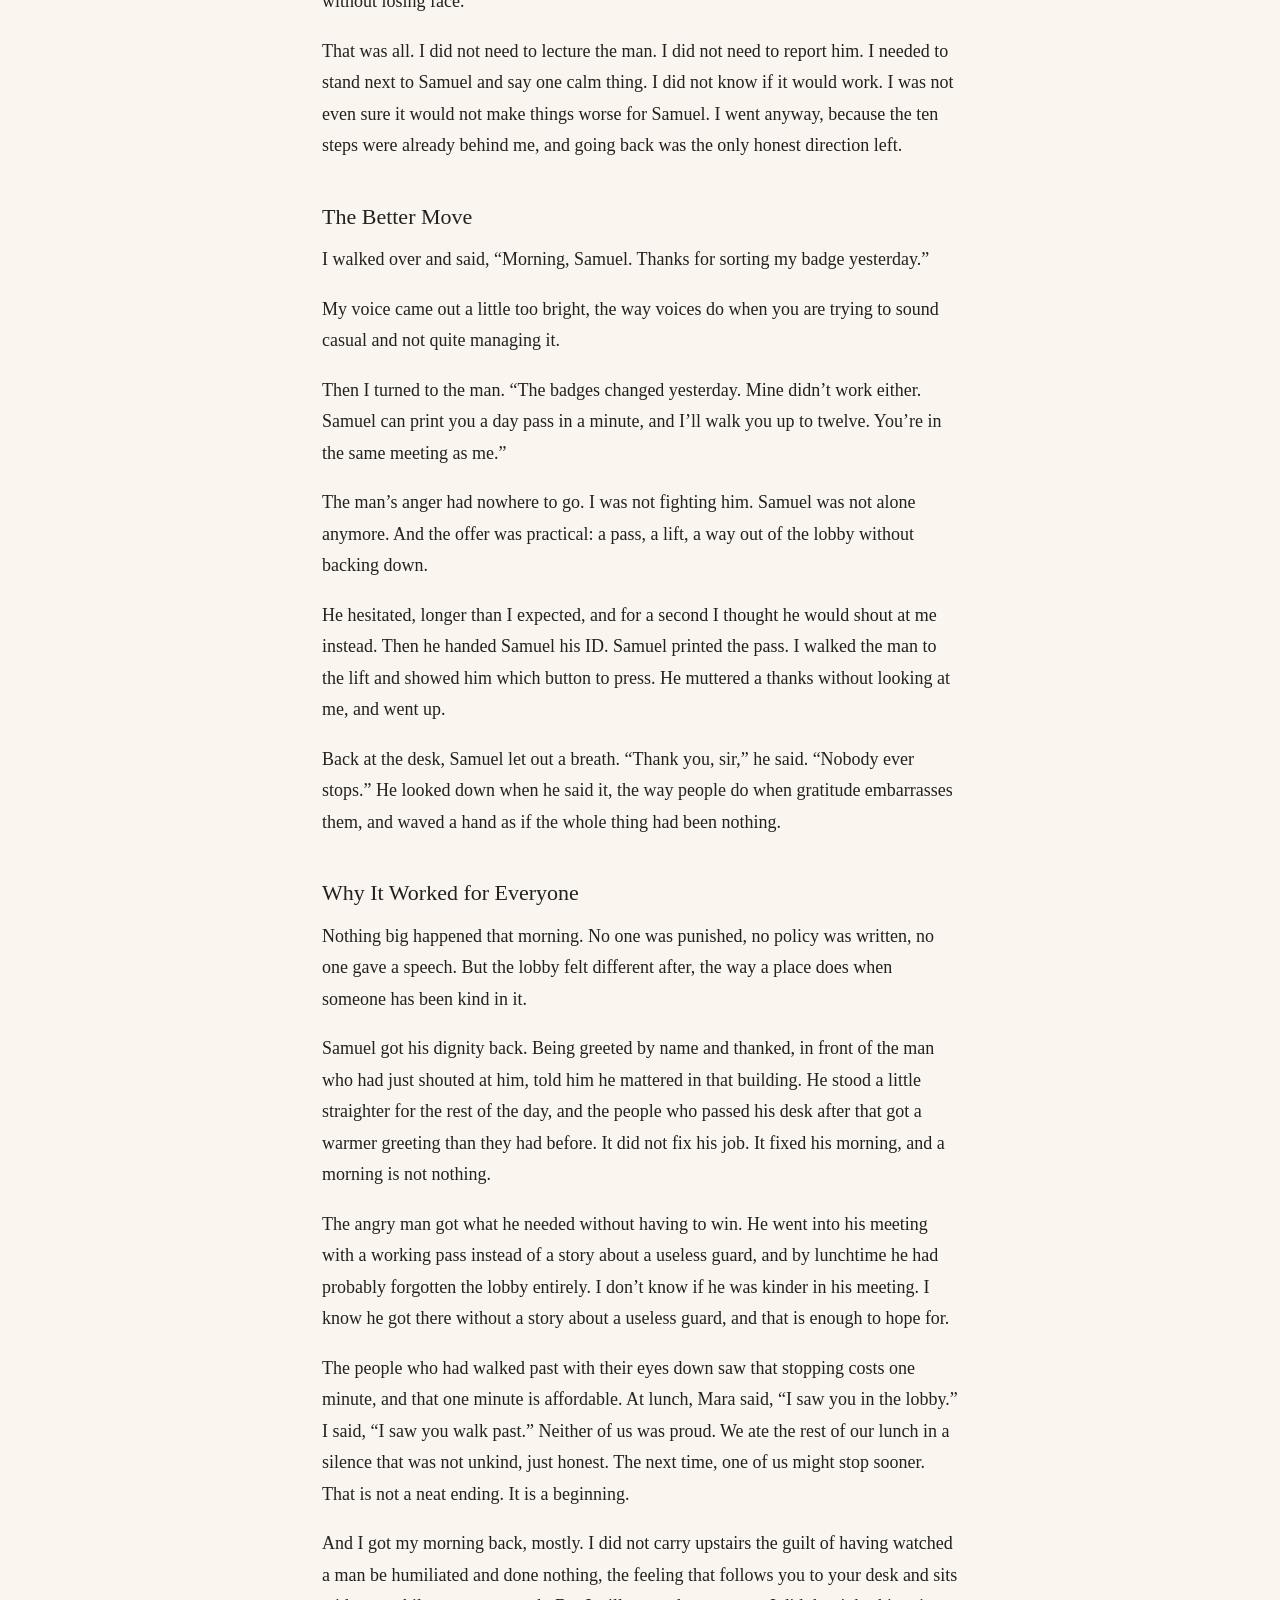
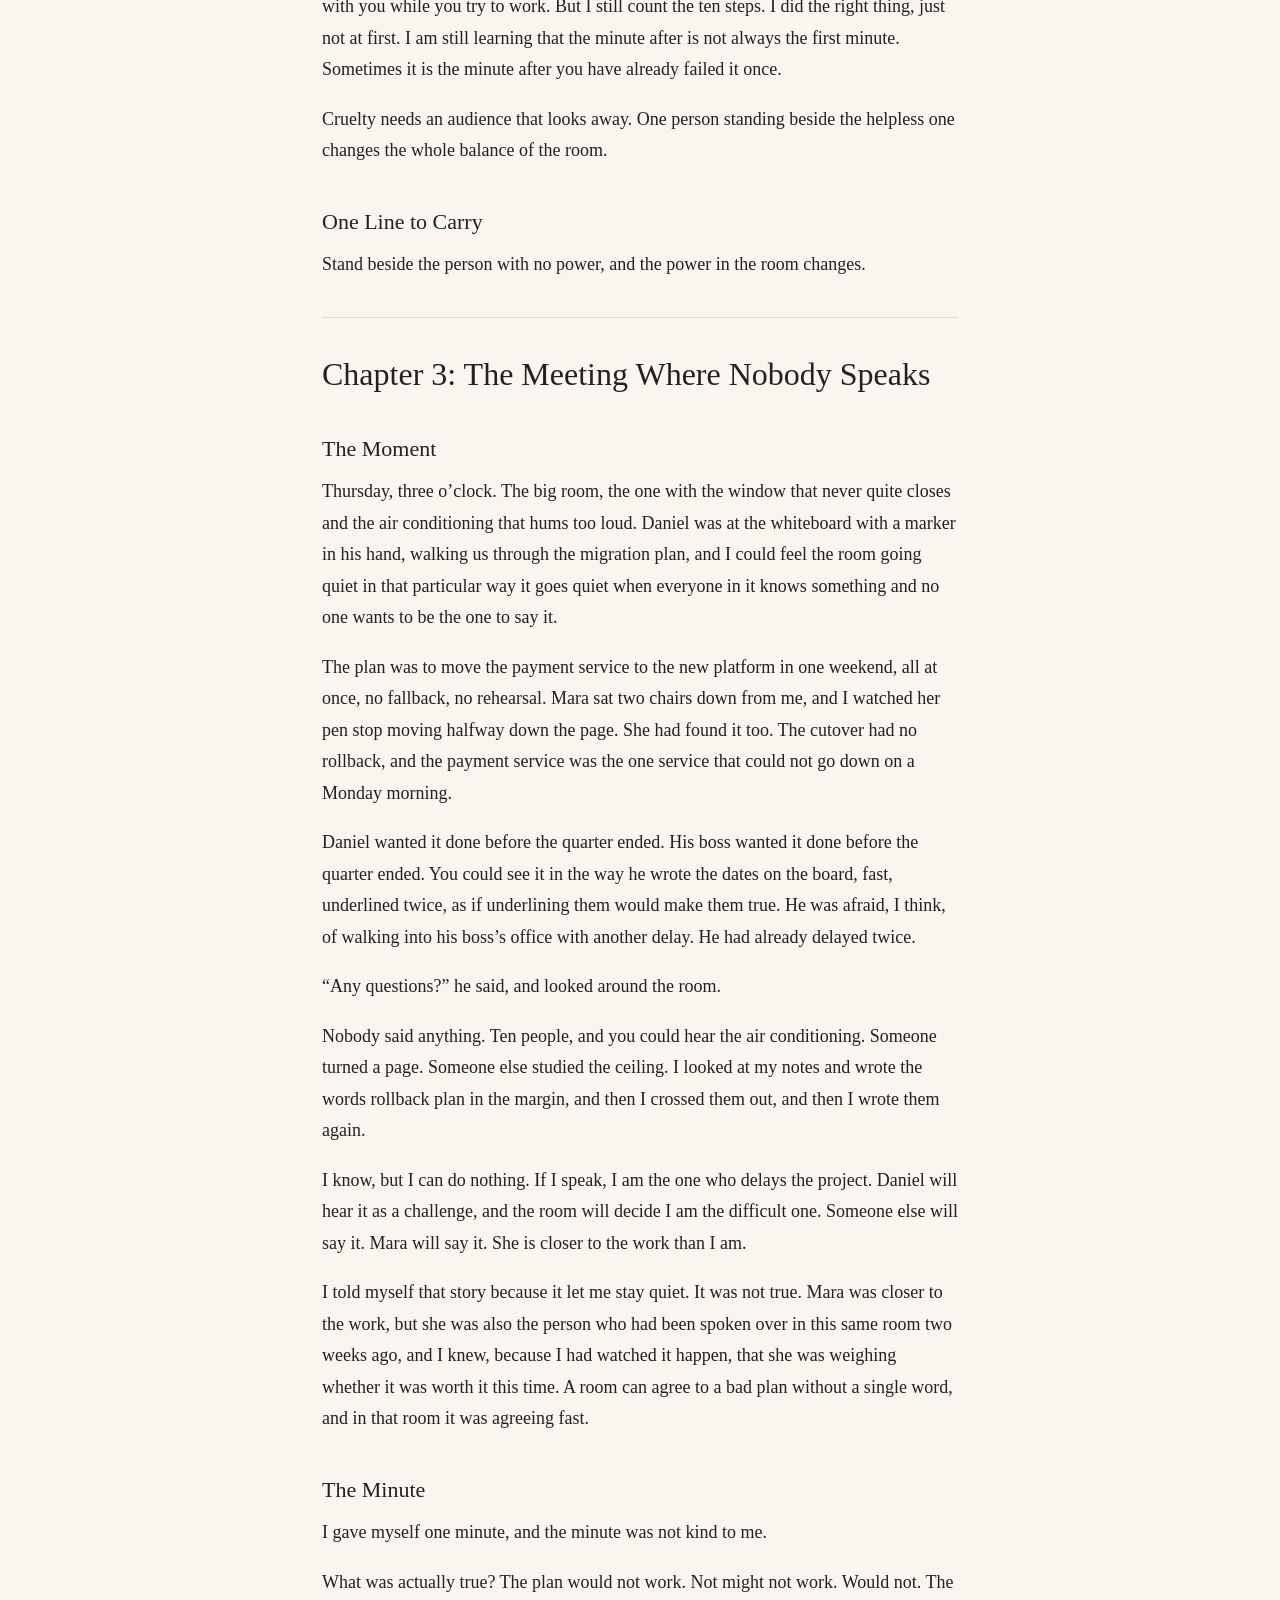
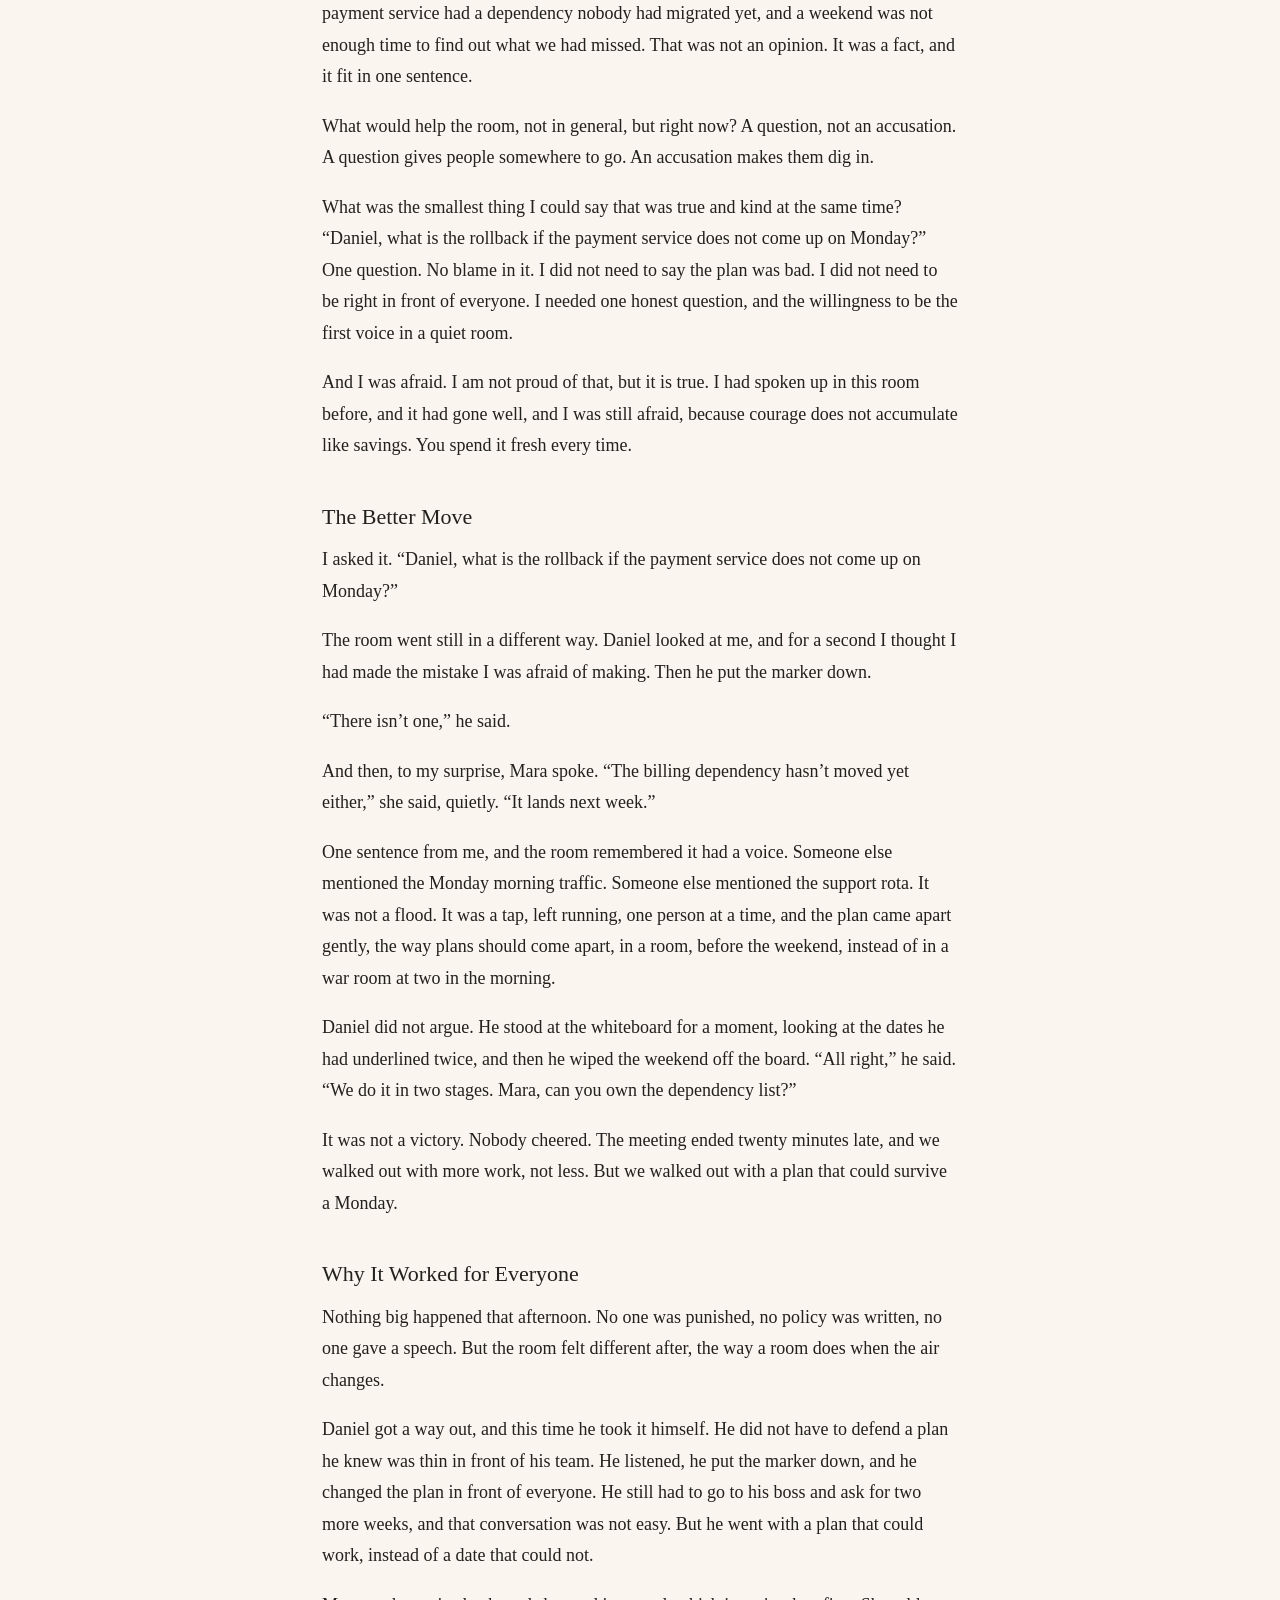
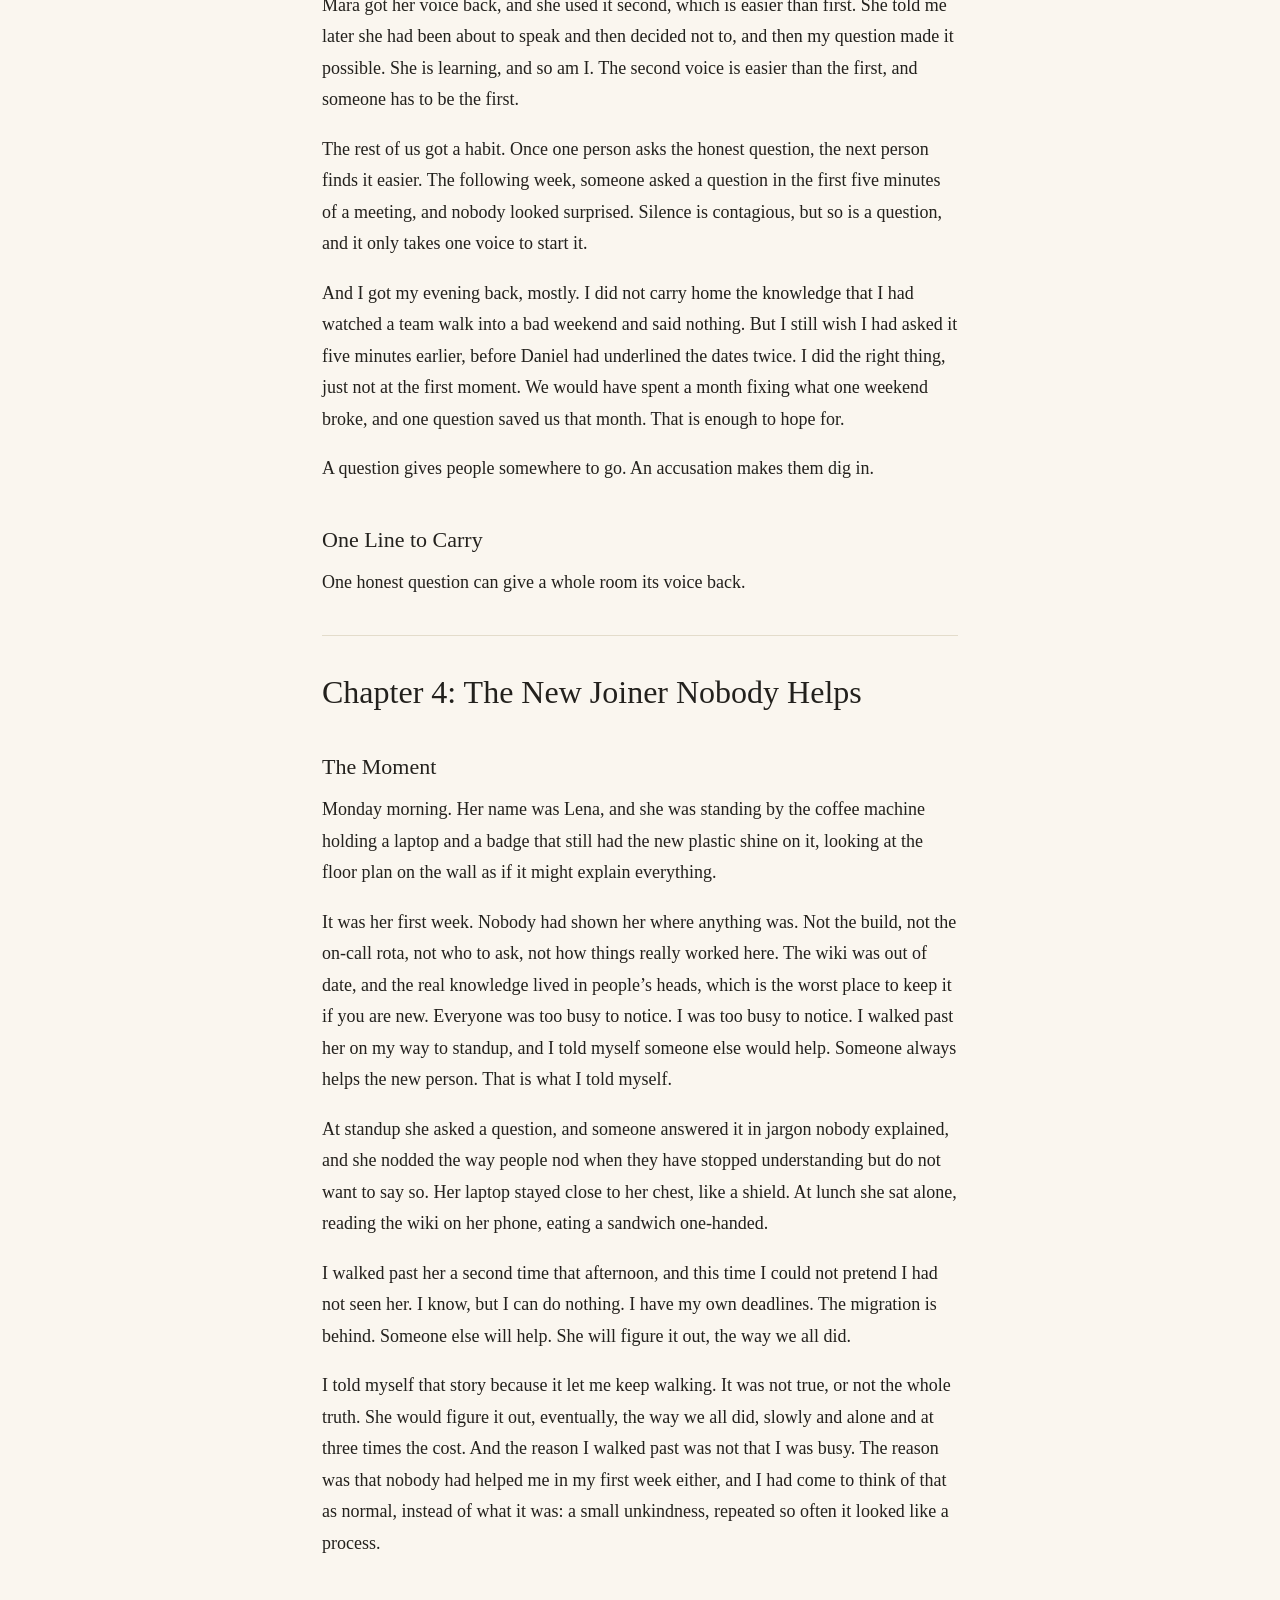
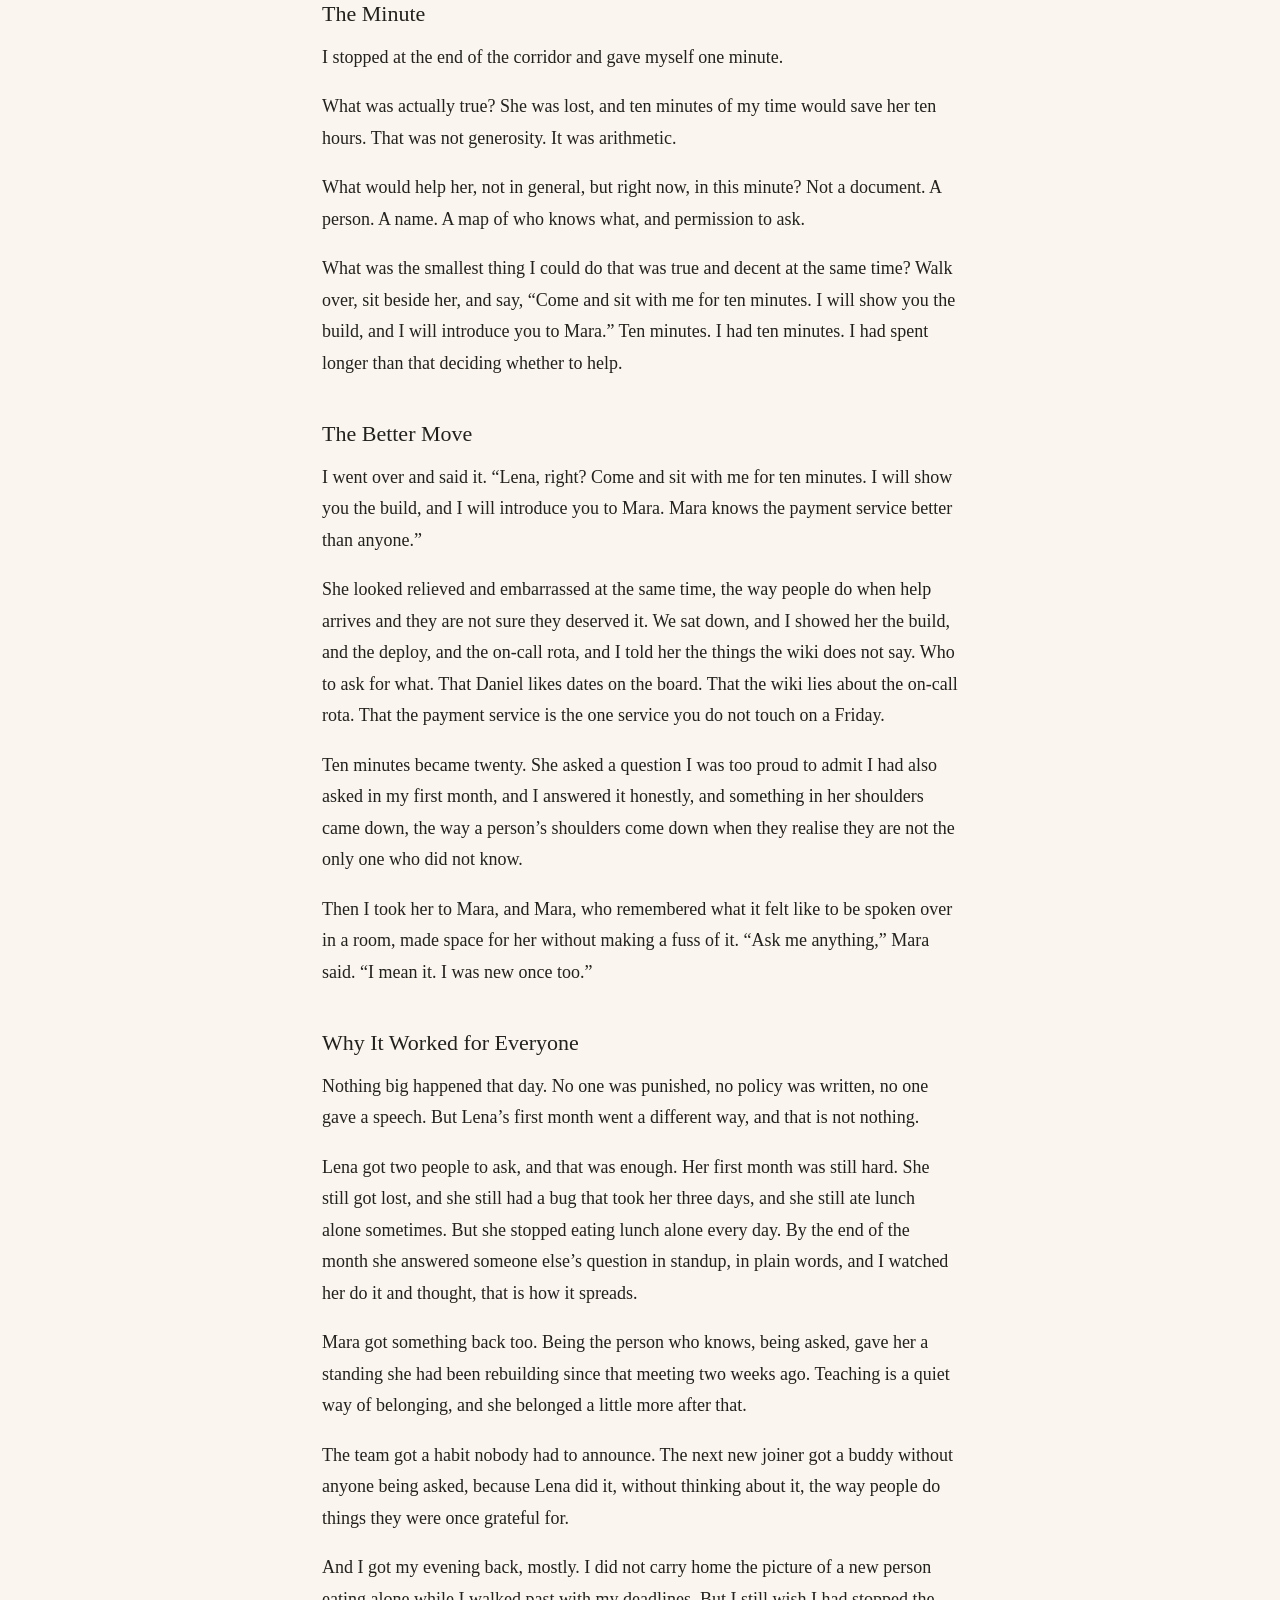
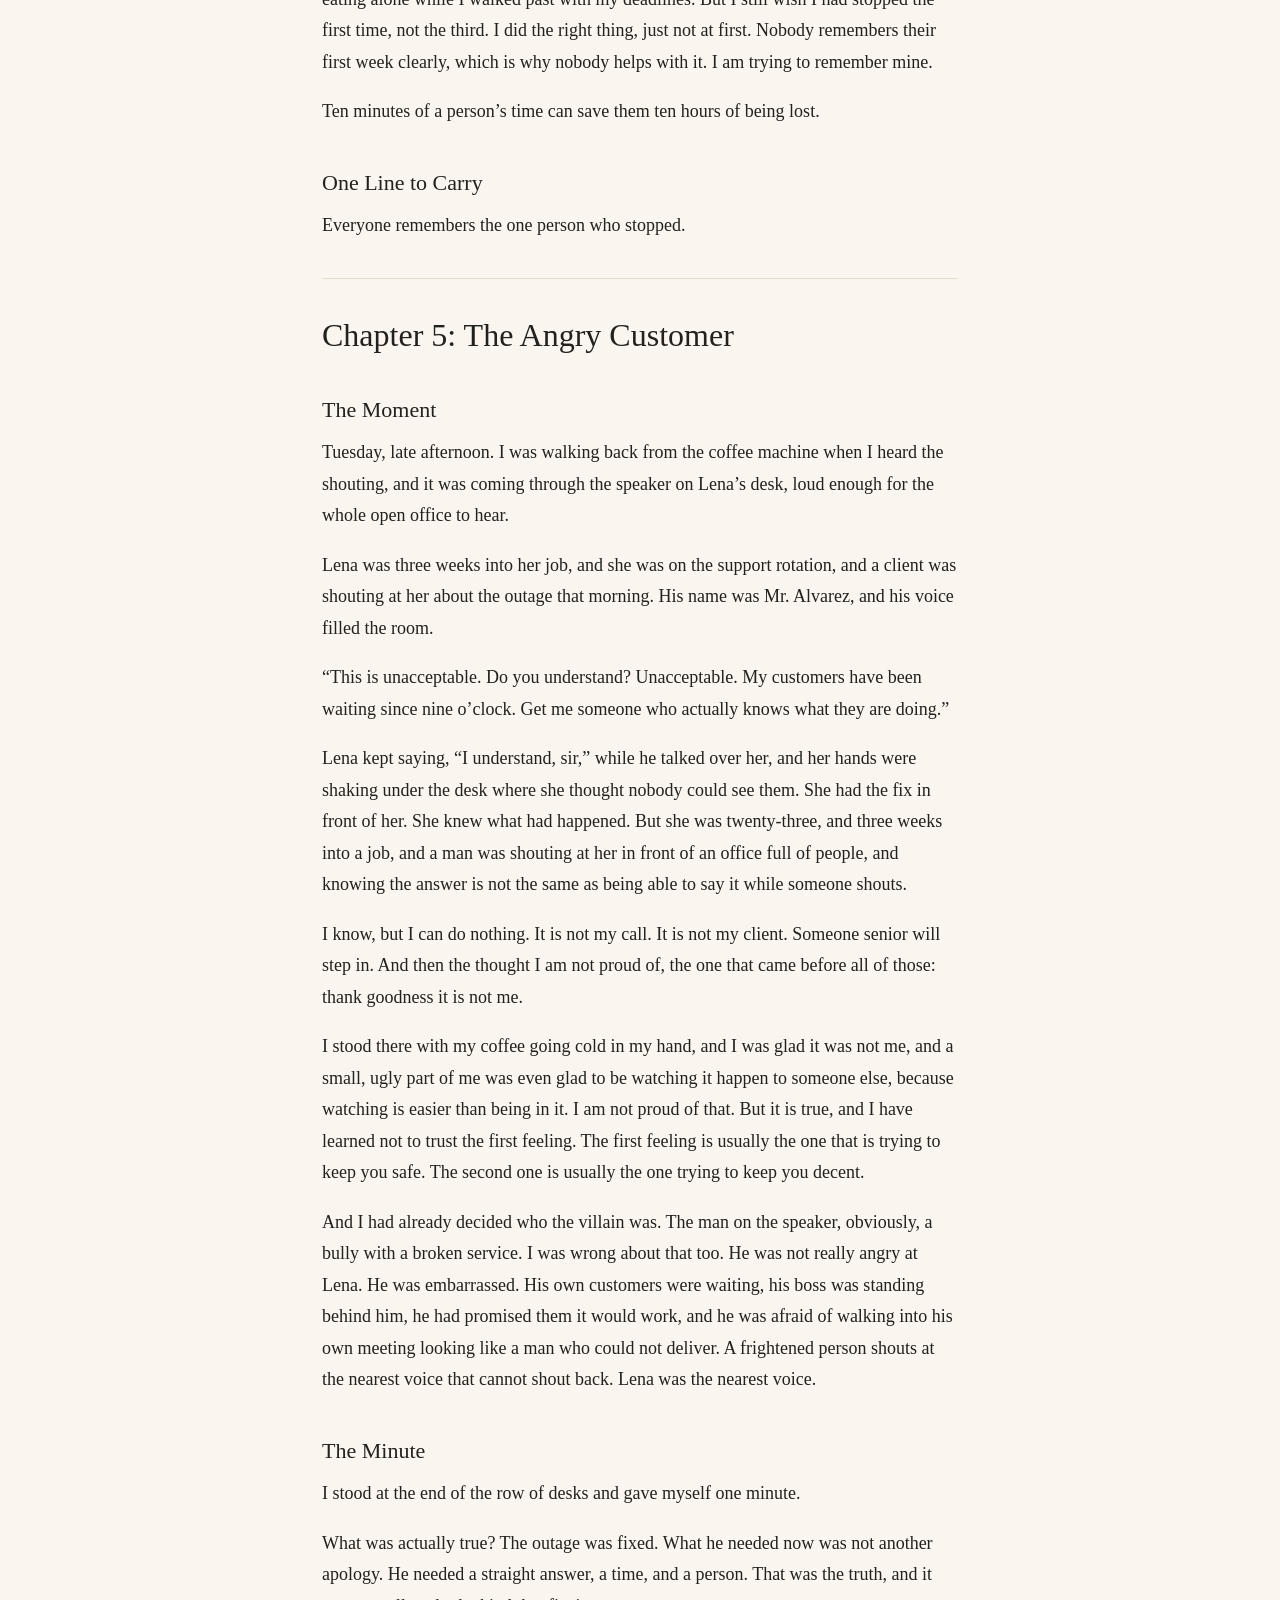
==== commit f4fd2140: "Write Chapters 3-10 to the master prompt: connected world, growing complexity, flawed narrator, impe" ====
--- a/preview.html
+++ b/preview.html
@@ -45,6 +45,8 @@
 .cover h1 { font-size: 42px; line-height: 1.15; margin: 16px 0 8px; font-weight: normal; }
 .cover .tagline { font-style: italic; font-size: 22px; color: var(--muted); margin: 0 0 8px; }
 .cover .author { font-family: system-ui, sans-serif; font-size: 14px; color: var(--muted); }
+.coverimg { width: 100%; max-width: 460px; border-radius: 6px; box-shadow: 0 8px 28px rgba(35,33,29,0.18); margin: 0 auto 8px; display: block; }
+.illustration { width: 100%; border-radius: 6px; margin: 0 0 28px; display: block; }
 .rule { border: none; border-top: 1px solid var(--line); margin: 36px 0; }
 .toc { list-style: none; padding: 0; margin: 0; }
 .toc li {
@@ -98,10 +100,11 @@
 <hr class="rule">
 <h2>Contents</h2>
 <ul class="toc">
-<li><span><span class="n">Chapter 1</span> &nbsp;The Pressured Coworker</span><span class="st">Chapter 1 is below</span></li><li><span><span class="n">Chapter 2</span> &nbsp;The Helpless Person</span><span class="st">Chapter 1 is below</span></li><li><span><span class="n">Chapter 3</span> &nbsp;The Meeting Where Nobody Speaks</span><span class="st">Coming soon</span></li><li><span><span class="n">Chapter 4</span> &nbsp;The New Joiner Nobody Helps</span><span class="st">Coming soon</span></li><li><span><span class="n">Chapter 5</span> &nbsp;The Angry Customer</span><span class="st">Coming soon</span></li><li><span><span class="n">Chapter 6</span> &nbsp;The Blame That Lands on the Wrong Person</span><span class="st">Coming soon</span></li><li><span><span class="n">Chapter 7</span> &nbsp;The Sharp Reply at Home</span><span class="st">Coming soon</span></li><li><span><span class="n">Chapter 8</span> &nbsp;The Stranger in the Queue</span><span class="st">Coming soon</span></li><li><span><span class="n">Chapter 9</span> &nbsp;The Burnt-Out Friend</span><span class="st">Coming soon</span></li><li><span><span class="n">Chapter 10</span> &nbsp;The Day You Were the Difficult One</span><span class="st">Coming soon</span></li>
+<li><span><span class="n">Chapter 1</span> &nbsp;The Pressured Coworker</span><span class="st">Chapter 1 is below</span></li><li><span><span class="n">Chapter 2</span> &nbsp;The Helpless Person</span><span class="st">Chapter 1 is below</span></li><li><span><span class="n">Chapter 3</span> &nbsp;The Meeting Where Nobody Speaks</span><span class="st">Chapter 1 is below</span></li><li><span><span class="n">Chapter 4</span> &nbsp;The New Joiner Nobody Helps</span><span class="st">Chapter 1 is below</span></li><li><span><span class="n">Chapter 5</span> &nbsp;The Angry Customer</span><span class="st">Chapter 1 is below</span></li><li><span><span class="n">Chapter 6</span> &nbsp;The Blame That Lands on the Wrong Person</span><span class="st">Chapter 1 is below</span></li><li><span><span class="n">Chapter 7</span> &nbsp;The Sharp Reply at Home</span><span class="st">Chapter 1 is below</span></li><li><span><span class="n">Chapter 8</span> &nbsp;The Stranger in the Queue</span><span class="st">Chapter 1 is below</span></li><li><span><span class="n">Chapter 9</span> &nbsp;The Burnt-Out Friend</span><span class="st">Chapter 1 is below</span></li><li><span><span class="n">Chapter 10</span> &nbsp;The Day You Were the Difficult One</span><span class="st">Chapter 1 is below</span></li>
 </ul>
 <hr class="rule">
 <h1 class="chapter">Chapter 1: The Pressured Coworker</h1>
+
 <h2>The Moment</h2>
 <p>Tuesday, just after ten in the morning. The light came in low across the conference table, and eight of us sat with our laptops open and our coffee going cold. Mara was presenting the release update. She had been up late on Sunday fixing a bug, and you could hear it in the careful way she spoke, each sentence placed like a glass on a crowded tray, and in the way she kept touching the edge of her laptop, as if it might steady her.</p>
 <p>Daniel, our delivery lead, had been pressed by the client that morning. It was on him before he said a word, in the way he held his pen, in the way he did not look up from his notes. He wanted the release out and his boss off his back, and he was afraid, I think, of looking like a man who could not control his own team.</p>
@@ -136,6 +139,7 @@
 <p>Say the true thing, calmly, and give them somewhere to stand.</p>
 <hr class="rule">
 <h1 class="chapter">Chapter 2: The Helpless Person</h1>
+
 <h2>The Moment</h2>
 <p>Just after eight in the morning. I was crossing the lobby with my coffee when I heard the shouting, and my first instinct was to keep walking.</p>
 <p>A visitor, a man in an expensive suit, was standing at the security desk, shouting at the guard. His badge would not work, and he was late for a meeting on the twelfth floor. His hands shook a little when he held the badge out, and he kept glancing at the lift, as if the lift might rescue him.</p>
@@ -169,6 +173,259 @@
 <p>Cruelty needs an audience that looks away. One person standing beside the helpless one changes the whole balance of the room.</p>
 <h2>One Line to Carry</h2>
 <p>Stand beside the person with no power, and the power in the room changes.</p>
+<hr class="rule">
+<h1 class="chapter">Chapter 3: The Meeting Where Nobody Speaks</h1>
+
+<h2>The Moment</h2>
+<p>Thursday, three o&rsquo;clock. The big room, the one with the window that never quite closes and the air conditioning that hums too loud. Daniel was at the whiteboard with a marker in his hand, walking us through the migration plan, and I could feel the room going quiet in that particular way it goes quiet when everyone in it knows something and no one wants to be the one to say it.</p>
+<p>The plan was to move the payment service to the new platform in one weekend, all at once, no fallback, no rehearsal. Mara sat two chairs down from me, and I watched her pen stop moving halfway down the page. She had found it too. The cutover had no rollback, and the payment service was the one service that could not go down on a Monday morning.</p>
+<p>Daniel wanted it done before the quarter ended. His boss wanted it done before the quarter ended. You could see it in the way he wrote the dates on the board, fast, underlined twice, as if underlining them would make them true. He was afraid, I think, of walking into his boss&rsquo;s office with another delay. He had already delayed twice.</p>
+<p>&ldquo;Any questions?&rdquo; he said, and looked around the room.</p>
+<p>Nobody said anything. Ten people, and you could hear the air conditioning. Someone turned a page. Someone else studied the ceiling. I looked at my notes and wrote the words rollback plan in the margin, and then I crossed them out, and then I wrote them again.</p>
+<p>I know, but I can do nothing. If I speak, I am the one who delays the project. Daniel will hear it as a challenge, and the room will decide I am the difficult one. Someone else will say it. Mara will say it. She is closer to the work than I am.</p>
+<p>I told myself that story because it let me stay quiet. It was not true. Mara was closer to the work, but she was also the person who had been spoken over in this same room two weeks ago, and I knew, because I had watched it happen, that she was weighing whether it was worth it this time. A room can agree to a bad plan without a single word, and in that room it was agreeing fast.</p>
+<h2>The Minute</h2>
+<p>I gave myself one minute, and the minute was not kind to me.</p>
+<p>What was actually true? The plan would not work. Not might not work. Would not. The payment service had a dependency nobody had migrated yet, and a weekend was not enough time to find out what we had missed. That was not an opinion. It was a fact, and it fit in one sentence.</p>
+<p>What would help the room, not in general, but right now? A question, not an accusation. A question gives people somewhere to go. An accusation makes them dig in.</p>
+<p>What was the smallest thing I could say that was true and kind at the same time? &ldquo;Daniel, what is the rollback if the payment service does not come up on Monday?&rdquo; One question. No blame in it. I did not need to say the plan was bad. I did not need to be right in front of everyone. I needed one honest question, and the willingness to be the first voice in a quiet room.</p>
+<p>And I was afraid. I am not proud of that, but it is true. I had spoken up in this room before, and it had gone well, and I was still afraid, because courage does not accumulate like savings. You spend it fresh every time.</p>
+<h2>The Better Move</h2>
+<p>I asked it. &ldquo;Daniel, what is the rollback if the payment service does not come up on Monday?&rdquo;</p>
+<p>The room went still in a different way. Daniel looked at me, and for a second I thought I had made the mistake I was afraid of making. Then he put the marker down.</p>
+<p>&ldquo;There isn&rsquo;t one,&rdquo; he said.</p>
+<p>And then, to my surprise, Mara spoke. &ldquo;The billing dependency hasn&rsquo;t moved yet either,&rdquo; she said, quietly. &ldquo;It lands next week.&rdquo;</p>
+<p>One sentence from me, and the room remembered it had a voice. Someone else mentioned the Monday morning traffic. Someone else mentioned the support rota. It was not a flood. It was a tap, left running, one person at a time, and the plan came apart gently, the way plans should come apart, in a room, before the weekend, instead of in a war room at two in the morning.</p>
+<p>Daniel did not argue. He stood at the whiteboard for a moment, looking at the dates he had underlined twice, and then he wiped the weekend off the board. &ldquo;All right,&rdquo; he said. &ldquo;We do it in two stages. Mara, can you own the dependency list?&rdquo;</p>
+<p>It was not a victory. Nobody cheered. The meeting ended twenty minutes late, and we walked out with more work, not less. But we walked out with a plan that could survive a Monday.</p>
+<h2>Why It Worked for Everyone</h2>
+<p>Nothing big happened that afternoon. No one was punished, no policy was written, no one gave a speech. But the room felt different after, the way a room does when the air changes.</p>
+<p>Daniel got a way out, and this time he took it himself. He did not have to defend a plan he knew was thin in front of his team. He listened, he put the marker down, and he changed the plan in front of everyone. He still had to go to his boss and ask for two more weeks, and that conversation was not easy. But he went with a plan that could work, instead of a date that could not.</p>
+<p>Mara got her voice back, and she used it second, which is easier than first. She told me later she had been about to speak and then decided not to, and then my question made it possible. She is learning, and so am I. The second voice is easier than the first, and someone has to be the first.</p>
+<p>The rest of us got a habit. Once one person asks the honest question, the next person finds it easier. The following week, someone asked a question in the first five minutes of a meeting, and nobody looked surprised. Silence is contagious, but so is a question, and it only takes one voice to start it.</p>
+<p>And I got my evening back, mostly. I did not carry home the knowledge that I had watched a team walk into a bad weekend and said nothing. But I still wish I had asked it five minutes earlier, before Daniel had underlined the dates twice. I did the right thing, just not at the first moment. We would have spent a month fixing what one weekend broke, and one question saved us that month. That is enough to hope for.</p>
+<p>A question gives people somewhere to go. An accusation makes them dig in.</p>
+<h2>One Line to Carry</h2>
+<p>One honest question can give a whole room its voice back.</p>
+<hr class="rule">
+<h1 class="chapter">Chapter 4: The New Joiner Nobody Helps</h1>
+
+<h2>The Moment</h2>
+<p>Monday morning. Her name was Lena, and she was standing by the coffee machine holding a laptop and a badge that still had the new plastic shine on it, looking at the floor plan on the wall as if it might explain everything.</p>
+<p>It was her first week. Nobody had shown her where anything was. Not the build, not the on-call rota, not who to ask, not how things really worked here. The wiki was out of date, and the real knowledge lived in people&rsquo;s heads, which is the worst place to keep it if you are new. Everyone was too busy to notice. I was too busy to notice. I walked past her on my way to standup, and I told myself someone else would help. Someone always helps the new person. That is what I told myself.</p>
+<p>At standup she asked a question, and someone answered it in jargon nobody explained, and she nodded the way people nod when they have stopped understanding but do not want to say so. Her laptop stayed close to her chest, like a shield. At lunch she sat alone, reading the wiki on her phone, eating a sandwich one-handed.</p>
+<p>I walked past her a second time that afternoon, and this time I could not pretend I had not seen her. I know, but I can do nothing. I have my own deadlines. The migration is behind. Someone else will help. She will figure it out, the way we all did.</p>
+<p>I told myself that story because it let me keep walking. It was not true, or not the whole truth. She would figure it out, eventually, the way we all did, slowly and alone and at three times the cost. And the reason I walked past was not that I was busy. The reason was that nobody had helped me in my first week either, and I had come to think of that as normal, instead of what it was: a small unkindness, repeated so often it looked like a process.</p>
+<h2>The Minute</h2>
+<p>I stopped at the end of the corridor and gave myself one minute.</p>
+<p>What was actually true? She was lost, and ten minutes of my time would save her ten hours. That was not generosity. It was arithmetic.</p>
+<p>What would help her, not in general, but right now, in this minute? Not a document. A person. A name. A map of who knows what, and permission to ask.</p>
+<p>What was the smallest thing I could do that was true and decent at the same time? Walk over, sit beside her, and say, &ldquo;Come and sit with me for ten minutes. I will show you the build, and I will introduce you to Mara.&rdquo; Ten minutes. I had ten minutes. I had spent longer than that deciding whether to help.</p>
+<h2>The Better Move</h2>
+<p>I went over and said it. &ldquo;Lena, right? Come and sit with me for ten minutes. I will show you the build, and I will introduce you to Mara. Mara knows the payment service better than anyone.&rdquo;</p>
+<p>She looked relieved and embarrassed at the same time, the way people do when help arrives and they are not sure they deserved it. We sat down, and I showed her the build, and the deploy, and the on-call rota, and I told her the things the wiki does not say. Who to ask for what. That Daniel likes dates on the board. That the wiki lies about the on-call rota. That the payment service is the one service you do not touch on a Friday.</p>
+<p>Ten minutes became twenty. She asked a question I was too proud to admit I had also asked in my first month, and I answered it honestly, and something in her shoulders came down, the way a person&rsquo;s shoulders come down when they realise they are not the only one who did not know.</p>
+<p>Then I took her to Mara, and Mara, who remembered what it felt like to be spoken over in a room, made space for her without making a fuss of it. &ldquo;Ask me anything,&rdquo; Mara said. &ldquo;I mean it. I was new once too.&rdquo;</p>
+<h2>Why It Worked for Everyone</h2>
+<p>Nothing big happened that day. No one was punished, no policy was written, no one gave a speech. But Lena&rsquo;s first month went a different way, and that is not nothing.</p>
+<p>Lena got two people to ask, and that was enough. Her first month was still hard. She still got lost, and she still had a bug that took her three days, and she still ate lunch alone sometimes. But she stopped eating lunch alone every day. By the end of the month she answered someone else&rsquo;s question in standup, in plain words, and I watched her do it and thought, that is how it spreads.</p>
+<p>Mara got something back too. Being the person who knows, being asked, gave her a standing she had been rebuilding since that meeting two weeks ago. Teaching is a quiet way of belonging, and she belonged a little more after that.</p>
+<p>The team got a habit nobody had to announce. The next new joiner got a buddy without anyone being asked, because Lena did it, without thinking about it, the way people do things they were once grateful for.</p>
+<p>And I got my evening back, mostly. I did not carry home the picture of a new person eating alone while I walked past with my deadlines. But I still wish I had stopped the first time, not the third. I did the right thing, just not at first. Nobody remembers their first week clearly, which is why nobody helps with it. I am trying to remember mine.</p>
+<p>Ten minutes of a person&rsquo;s time can save them ten hours of being lost.</p>
+<h2>One Line to Carry</h2>
+<p>Everyone remembers the one person who stopped.</p>
+<hr class="rule">
+<h1 class="chapter">Chapter 5: The Angry Customer</h1>
+
+<h2>The Moment</h2>
+<p>Tuesday, late afternoon. I was walking back from the coffee machine when I heard the shouting, and it was coming through the speaker on Lena&rsquo;s desk, loud enough for the whole open office to hear.</p>
+<p>Lena was three weeks into her job, and she was on the support rotation, and a client was shouting at her about the outage that morning. His name was Mr. Alvarez, and his voice filled the room.</p>
+<p>&ldquo;This is unacceptable. Do you understand? Unacceptable. My customers have been waiting since nine o&rsquo;clock. Get me someone who actually knows what they are doing.&rdquo;</p>
+<p>Lena kept saying, &ldquo;I understand, sir,&rdquo; while he talked over her, and her hands were shaking under the desk where she thought nobody could see them. She had the fix in front of her. She knew what had happened. But she was twenty-three, and three weeks into a job, and a man was shouting at her in front of an office full of people, and knowing the answer is not the same as being able to say it while someone shouts.</p>
+<p>I know, but I can do nothing. It is not my call. It is not my client. Someone senior will step in. And then the thought I am not proud of, the one that came before all of those: thank goodness it is not me.</p>
+<p>I stood there with my coffee going cold in my hand, and I was glad it was not me, and a small, ugly part of me was even glad to be watching it happen to someone else, because watching is easier than being in it. I am not proud of that. But it is true, and I have learned not to trust the first feeling. The first feeling is usually the one that is trying to keep you safe. The second one is usually the one trying to keep you decent.</p>
+<p>And I had already decided who the villain was. The man on the speaker, obviously, a bully with a broken service. I was wrong about that too. He was not really angry at Lena. He was embarrassed. His own customers were waiting, his boss was standing behind him, he had promised them it would work, and he was afraid of walking into his own meeting looking like a man who could not deliver. A frightened person shouts at the nearest voice that cannot shout back. Lena was the nearest voice.</p>
+<h2>The Minute</h2>
+<p>I stood at the end of the row of desks and gave myself one minute.</p>
+<p>What was actually true? The outage was fixed. What he needed now was not another apology. He needed a straight answer, a time, and a person. That was the truth, and it was a small truth, the kind that fits in one sentence.</p>
+<p>What would help Lena, not in general, but right now, in this minute? Someone beside her, taking the weight of the call, so she was not alone in front of a shouting man and an office full of listeners.</p>
+<p>What was the smallest thing I could do that was true and decent at the same time? Pull up a chair, sit beside her, and take the call with her. No lecture. No rescue. Just a second voice, and a plain answer.</p>
+<h2>The Better Move</h2>
+<p>I put my coffee down, pulled up a chair, and said, quietly, &ldquo;Lena, let me sit in on this one.&rdquo;</p>
+<p>Then I leaned toward the speaker. &ldquo;Mr. Alvarez, this is the engineer who worked on the fix. I am sitting with Lena now. The outage was a failed deploy at nine this morning. It is fixed, and your service has been up since eleven. I will send you the incident note within the hour, and this is my direct number if anything looks wrong.&rdquo;</p>
+<p>He stopped shouting. Anger has nowhere to go when nobody fights back. I had not argued with him. I had not apologised five times. I had given him a fact, a time, and a name, and that was what he had actually wanted, underneath the shouting.</p>
+<p>&ldquo;Fine,&rdquo; he said, quieter now. &ldquo;Send the note. And thank you.&rdquo; At the end, stiffly, to Lena: &ldquo;Thank you for your time.&rdquo; It was not warm. It was stiff. But it was something, and she nodded, and her hands stopped shaking.</p>
+<h2>Why It Worked for Everyone</h2>
+<p>Nothing big happened that afternoon. No one was punished, no policy was written, no one gave a speech. But the call ended, and the office went back to work, and that is not nothing.</p>
+<p>Lena got her dignity back, and she got a lesson nobody can teach in a document. She saw what a hard call sounds like when someone experienced is sitting beside you, and she saw that calm is not the absence of feeling. She still shook after, and she still went for a walk around the block, and she still came back steadier than she left. The next time a customer raised his voice, she did not go pale first. She went quiet, and then she answered.</p>
+<p>Mr. Alvarez got what he needed without having to win. He went into his meeting with a straight answer and a person to call, instead of a story about a useless support desk. He did not become a friend. He called back the next day and asked for me by name, and that is enough to hope for. His own customers never knew about the shouting. They only knew the service was back.</p>
+<p>The office got a lesson too. Everyone who heard that call learned what calm sounds like, and one of them told me later that they would have frozen too, and that they were glad someone sat down. Calm is not the absence of feeling. It is the decision not to pass it on.</p>
+<p>And I got my evening back, mostly. I did not carry home the picture of a young woman shaking at her desk while I stood there with a cold coffee, glad it was not me. My first instinct was to be glad it wasn&rsquo;t me. My second instinct was better, and I am learning to trust the second one.</p>
+<p>Anger is usually fear with the volume turned up.</p>
+<h2>One Line to Carry</h2>
+<p>You cannot argue a frightened person calm. You can only be calm first.</p>
+<hr class="rule">
+<h1 class="chapter">Chapter 6: The Blame That Lands on the Wrong Person</h1>
+
+<h2>The Moment</h2>
+<p>Friday morning, the incident review. The payment service had gone down on Thursday night, and the room was full, and Daniel&rsquo;s manager was there, and the blame was settling the way blame always settles, on the person least able to defend themselves.</p>
+<p>It was settling on Mara.</p>
+<p>She had merged the change. Her name was on the commit. The manager&rsquo;s questions kept landing on her, one after another, calm and reasonable and wrong.</p>
+<p>&ldquo;So you merged this on Thursday afternoon?&rdquo;
+&ldquo;Yes.&rdquo;
+&ldquo;And the tests were skipped?&rdquo;
+&ldquo;The tests were skipped, yes.&rdquo;
+&ldquo;Why did you skip them?&rdquo;</p>
+<p>Mara sat with her hands folded on the table, not defending herself, and I knew why. She had learned in this same room that defending yourself costs something, and she was weighing whether it was worth it. Her pen lay beside her notes, and she was not touching it.</p>
+<p>Because I knew. I had been in the review on Tuesday, and I had watched it happen. Mara had flagged the risk. She had said, plainly, that the change needed one more day of testing. And Daniel, pressed by the client, pressed by his boss, pressed by a date he had already moved twice, had overruled her. The decision to go ahead was the team&rsquo;s, and I was in the room.</p>
+<p>I know, but I can do nothing. If I speak, I contradict Daniel in front of his manager, and that could cost me. The review will sort it out. The logs will show the truth.</p>
+<p>I told myself that story because it let me stay quiet. It was not true. A review remembers what people say, not what the logs show. And the logs would show that Mara merged the change, and nothing else, and by Monday the story would be that Mara broke the payment service, and everyone in that room would know it was not the whole truth, and nobody would correct it, because correcting it would cost something.</p>
+<p>Blame, like pressure, lands on the nearest person who cannot pass it on. Mara was the nearest place.</p>
+<h2>The Minute</h2>
+<p>I gave myself one minute, and the minute was short, because the manager was already asking his next question.</p>
+<p>What was actually true? The fault was shared. A decision made under pressure, a test skipped because a deadline moved, a warning overruled in a room full of people. Mara&rsquo;s name was on the merge, but the decision was the team&rsquo;s. That was the truth, and it fit in one sentence.</p>
+<p>What would help Mara, not in general, but right now, in this minute? One plain sentence, on the record, in front of the manager, before her name got written down wrong.</p>
+<p>What was the smallest thing I could say that was true and kind at the same time? &ldquo;Mara flagged this risk in the review on Tuesday. The decision to go ahead was the team&rsquo;s, and I was in the room.&rdquo; I did not need to accuse anyone. I did not need to defend her like a lawyer. I needed one true sentence, said on the record, at the same volume as the blame.</p>
+<h2>The Better Move</h2>
+<p>I said it. &ldquo;Before we go further, I want to add one thing. Mara flagged this risk in the review on Tuesday. She asked for one more day of testing. The decision to go ahead was the team&rsquo;s, and I was in the room.&rdquo;</p>
+<p>The room went quiet. The manager looked at me, then at his notes, then at Daniel.</p>
+<p>And Daniel, to his credit, did not hide. He looked at his manager, and he said, &ldquo;I approved it. I moved the deadline. Mara did what I asked her to do.&rdquo;</p>
+<p>It cost him something to say that in front of his boss. You could see it in his face. But it gave him something back, and you could see that too. The manager nodded, slowly, and the review turned, the way reviews should turn, from whose name is on it to what do we change. We changed one thing. No merge goes out with a flagged risk unless the risk is written down, in the runbook, where everyone can see it. Not a revolution. One line in a runbook. But it was a line that would have saved us on Thursday.</p>
+<p>Mara did not say much. She nodded, once, and picked up her pen. It was a small gesture, but I knew what it meant. The record was right now, and that matters more than it sounds.</p>
+<h2>Why It Worked for Everyone</h2>
+<p>Nothing big happened that morning. No one was punished, no policy was written, no one gave a speech. But the record was corrected, and that is not nothing.</p>
+<p>Mara got her name back. She was cleared, on the record, in front of the manager, and the story that would have followed her into Monday was stopped before it started. She still went home that night and replayed the meeting, and she still checked herself before speaking the next day. One sentence did not undo all of that. But it gave her the record, and the record is what people remember.</p>
+<p>Daniel got something he did not expect. Owning his part in front of his boss cost him something, and it bought him something no promotion can buy: the team&rsquo;s trust. He is still under the same pressure. His boss still wants dates. But he chose honesty in a room where it cost him, and everyone in that room saw him choose it.</p>
+<p>The team got a rule that will outlast all of us. The next review started with &ldquo;what did we decide together&rdquo; instead of &ldquo;whose name is on it.&rdquo; That is a small change, and it is the kind of change that keeps the next Mara from sitting with her hands folded while the questions land on her.</p>
+<p>And I got my evening back, mostly. I did not carry home the knowledge that I had watched a fair person take a blame that was not hers and said nothing. But I still wish I had spoken before the manager&rsquo;s third question, not after it. I did the right thing, just not at the first moment. I am learning that the minute after is sometimes the minute before someone&rsquo;s name gets written down wrong.</p>
+<p>The person least able to defend themselves is always the easiest to blame.</p>
+<h2>One Line to Carry</h2>
+<p>Blame settles on the quietest person in the room unless someone speaks.</p>
+<hr class="rule">
+<h1 class="chapter">Chapter 7: The Sharp Reply at Home</h1>
+
+<h2>The Moment</h2>
+<p>Evening, just after six. I came home tired, the way you are tired after a long day that was not one bad thing but a hundred small ones, and the traffic, and the incident review still sitting in my head, and my bag still on my shoulder, and my keys still in my hand, and Sara said, from the kitchen, &ldquo;Did you remember to call the school?&rdquo;</p>
+<p>It was an ordinary question. She asked it the way she asks everything, while doing three other things at once. And the sharp reply was already on my tongue before I had even decided to say it.</p>
+<p>&ldquo;Do I have to do everything?&rdquo;</p>
+<p>I said half of it. &ldquo;Do I have to—&rdquo; and then I stopped. But the tone was already out, and tone travels faster than words. Sara&rsquo;s face closed a little, the way a person&rsquo;s face closes when they have just been handed something sharp for no reason. And in the doorway behind her, my daughter was standing with a drawing in her hand, watching.</p>
+<p>The argument was about the school call. It was never about the school call. It was about the day, and the traffic, and the review, and the feeling of being pulled in ten directions, and Sara was the nearest person, and the nearest person is always the easiest place for it to land.</p>
+<p>I know, but I can do nothing. It is only a sentence. She knows I am tired. She will let it go. I will apologise later, or I will not, because it was only half a sentence, and half a sentence is not really a thing.</p>
+<p>I told myself that story because it let me keep my shoes on and my bag on my shoulder and walk past the moment. It was not true. Half a sentence is a thing. My daughter was watching, and she was learning, in that doorway, what a tired man does when he comes home. And Sara was not asking because she thought I had forgotten. She was asking because she had her own long day, and she was carrying her half of it, and she wanted to know if I was carrying mine.</p>
+<h2>The Minute</h2>
+<p>I stood in the hallway with my bag still on my shoulder, and I gave myself one minute.</p>
+<p>What was actually true? I was tired, not angry at her. She had asked a fair question, and she had asked it kindly, and I had answered it with a tone she did not deserve. That was the truth, and it was a small truth, and it did not need a defence.</p>
+<p>What would help her, not in general, but right now, in this minute? Not an excuse. An apology without a &ldquo;but&rdquo; in it. &ldquo;Sorry, but I had a hard day&rdquo; is not sorry. It is an excuse wearing an apology&rsquo;s clothes.</p>
+<p>What was the smallest thing I could do that was true and kind at the same time? Put the bag down. Say, &ldquo;I&rsquo;m sorry. That was sharp, and you didn&rsquo;t deserve it. Tell me about your day first.&rdquo; I did not need to fix the whole evening. I needed to put the bag down and say the plain thing.</p>
+<h2>The Better Move</h2>
+<p>I put the bag down. I walked into the kitchen and I said, &ldquo;I&rsquo;m sorry. That was sharp, and you didn&rsquo;t deserve it. Tell me about your day first.&rdquo;</p>
+<p>Sara looked at me for a second, and then her face opened again, the way a person&rsquo;s face opens when they realise they are not going to have to carry the evening alone. &ldquo;It was a long one,&rdquo; she said. &ldquo;Yours too, I think.&rdquo;</p>
+<p>We made dinner together, a little late, and the mood was a little tender, the way a mood is tender after someone has said sorry and meant it. Later, my daughter came and sat beside me with her drawing, and she asked, &ldquo;Daddy, why were you angry?&rdquo;</p>
+<p>I answered her honestly, in simple words. &ldquo;I was tired, and I was unkind, and I said sorry. When you are tired and unkind, you say sorry too.&rdquo; She nodded, and she went back to her drawing, and I thought about how children do not remember what you argued about. They remember how you fixed it.</p>
+<p>The evening was not perfect. Dinner was late, and we were both still tired, and the school call still needed making. But the evening went a different way, and that is enough to hope for.</p>
+<h2>Why It Worked for Everyone</h2>
+<p>Nothing big happened that evening. No one was punished, no policy was written, no one gave a speech. But the evening went a different way, and that is not nothing.</p>
+<p>Sara got her evening back. She did not have to carry my sharpness on top of her own long day. She told me about her day, and I listened, and we carried the rest of it together, which is what we are supposed to do, and what I had almost forgotten by the time I walked through the door.</p>
+<p>My daughter got a lesson nobody can teach in a document. She saw the snap, and then she saw the repair, and the repair is the part that matters. Children do not remember what you argued about. They remember how you fixed it. She watched me put the bag down and say sorry, and one day, when she is tired and unkind, she will know what to do.</p>
+<p>And I got my evening back, mostly. I did not carry to bed the knowledge that I had walked into my own home and handed the sharpest thing I had to the person I love most. But I am not proud of the half-sentence that got out. I am learning that at home, the minute after is shorter, and the people you love do not keep score the way offices do, but they remember the tone longer than the words.</p>
+<p>The people you love deserve the minute too.</p>
+<h2>One Line to Carry</h2>
+<p>Put the bag down first. The sharp reply can wait, and usually it doesn&rsquo;t need to come at all.</p>
+<hr class="rule">
+<h1 class="chapter">Chapter 8: The Stranger in the Queue</h1>
+
+<h2>The Moment</h2>
+<p>Saturday morning, the grocery store. I was standing in the queue with a cart full of milk and bread and the week&rsquo;s ordinary things, and I was in a hurry, and the woman ahead of me was slow.</p>
+<p>She was old, older than my mother would be, with a coat too warm for the day and a small purse with a clasp, and she was counting coins on the counter, one at a time, her hands trembling a little. The cashier waited. The queue waited. And the queue sighed.</p>
+<p>I sighed too.</p>
+<p>It was a small sound, and I did not mean it to be unkind, but a sigh in a queue costs nothing to the person who sighs it, and everything to the person it lands on. The woman heard it. I saw her shoulders come up, the way a person&rsquo;s shoulders come up when they are embarrassed in front of strangers, and she said, to no one in particular, &ldquo;Sorry, sorry, I&rsquo;m nearly there.&rdquo;</p>
+<p>The man behind me muttered, &ldquo;Come on.&rdquo; The cashier&rsquo;s patience was wearing thin. And the woman kept counting, her hands shaking a little more now, because being watched makes your hands shake more, and being rushed makes them shake more still.</p>
+<p>I know, but I can do nothing. I am in a hurry too. Someone else will help. She will manage. It is not my place to interfere with a stranger&rsquo;s shopping.</p>
+<p>I told myself that story because it let me keep sighing. It was not true. She was not slow on purpose. She was doing her best with what she had, in front of strangers, and she was embarrassed, and embarrassment, when it has nowhere to go, turns into shame, and shame makes your hands shake. And she reminded me of my mother, counting change at a market a long time ago, careful with every coin, because every coin mattered, and I had forgotten that until I saw her hands.</p>
+<h2>The Minute</h2>
+<p>I stood in the queue with my cart, and I gave myself one minute.</p>
+<p>What was actually true? She was not slow. She was careful. And she was one small amount short, or nearly short, and the queue was making it harder, not easier. That was the truth, and it was a small truth, and it did not need a speech.</p>
+<p>What would help her, not in general, but right now, in this minute? Not charity, announced loudly, in front of everyone. A quiet hand. Pay the difference, or help her pack, or simply stand with her, so she was not alone in front of the sighs.</p>
+<p>What was the smallest thing I could do that was true and decent at the same time? Step forward, quietly, and say, &ldquo;I&rsquo;ve got the rest.&rdquo; No fuss. No speech. Just a few coins, and a pair of hands to help with the bags.</p>
+<h2>The Better Move</h2>
+<p>I stepped forward and said, quietly, to the cashier, &ldquo;I&rsquo;ve got the rest.&rdquo;</p>
+<p>It was a few dollars. I put them on the counter, and I helped the woman put her bags in her cart, and I did not make a speech about it, because kindness, done quietly, does not ask to be noticed. It just asks to be enough.</p>
+<p>She looked at me, embarrassed and grateful at the same time, the way people are when help arrives and they are not sure they deserved it. &ldquo;You&rsquo;re very kind,&rdquo; she said.</p>
+<p>&ldquo;It was nothing,&rdquo; I said, which was not quite true, but it was the kind thing to say, and sometimes the kind thing is not the exact thing.</p>
+<p>The man behind me said nothing. The queue moved on. The cashier relaxed, and smiled at the next customer a little more easily, and the woman went out with her groceries and her dignity, and that is enough to hope for.</p>
+<h2>Why It Worked for Everyone</h2>
+<p>Nothing big happened that morning. No one was punished, no policy was written, no one gave a speech. But a stranger&rsquo;s morning went a different way, and that is not nothing.</p>
+<p>The woman got her groceries and her dignity, and she left with both. She still has a hard week ahead, and a few dollars did not change that. But that morning was a little lighter, and a morning is not nothing.</p>
+<p>The cashier got her patience back. She had been waiting too, and waiting while a queue sighs is its own kind of hard. She relaxed, and the next customer got a warmer greeting than they would have, and that is how it spreads.</p>
+<p>The queue got a lesson nobody announced. The sighing man did not change. He just moved on, and he will sigh again next week. But the person behind me saw it, and maybe they will remember, and maybe the next time they are in a queue behind someone slow, they will think of the woman with the purse, and they will wait.</p>
+<p>And I got my morning back, mostly. I did not carry home the picture of an old woman counting coins while I stood behind her, sighing, glad to be in a hurry. My first instinct was to be in a hurry. My second was to be a person. I am glad the second one won, and I wish it had not needed a fight.</p>
+<p>Patience is not waiting quietly. It is deciding the stranger&rsquo;s dignity is worth your minute.</p>
+<h2>One Line to Carry</h2>
+<p>The queue can wait. A person&rsquo;s dignity cannot.</p>
+<hr class="rule">
+<h1 class="chapter">Chapter 9: The Burnt-Out Friend</h1>
+
+<h2>The Moment</h2>
+<p>It was Daniel again, but this time I saw him properly, and I wished I had seen him sooner.</p>
+<p>Three weeks after the incident review. Daniel stayed late every night, and he ate lunch at his desk, and his replies got shorter, and his jacket hung over his chair for days without moving. His eyes had the look of a person who has not slept properly in a while, and he rubbed the back of his neck the way people do when the tension has settled there and will not leave.</p>
+<p>And then, in standup, he snapped at Lena. It was small, and it was sharp, and he regretted it the second it left his mouth. I saw the regret cross his face, the way a cloud crosses the sun, and I saw Lena go quiet, and I saw the room go quiet with her.</p>
+<p>I noticed, and I did nothing. For two weeks I noticed and did nothing.</p>
+<p>I know, but I can do nothing. He is the lead. He is an adult. He will ask if he needs help. It is not my place.</p>
+<p>I told myself that story because it let me keep walking past his desk. It was not true. Burnout does not announce itself. It just gets quieter, and then it snaps. And the people who need help most are the ones least likely to ask for it, because asking feels like admitting they cannot carry it, and Daniel had spent months carrying it, the client, the dates, the release, the incident, all of it, and he was running on empty and pretending otherwise, and everyone noticed, and no one said anything, and I was no one.</p>
+<h2>The Minute</h2>
+<p>I stood at the end of the row of desks, after standup, and I gave myself one minute.</p>
+<p>What was actually true? Daniel was exhausted, and the work would not stop asking. One afternoon off would not fix it, and I knew that. But one afternoon off was a start, and a start was better than watching.</p>
+<p>What would help him, not in general, but right now, in this minute? Not advice. Not a lecture about work-life balance, which is the last thing a burnt-out person needs to hear from someone who is not burnt out. A question, asked without an agenda, when no one else was listening.</p>
+<p>What was the smallest thing I could do that was true and decent at the same time? &ldquo;Daniel. How are you, really?&rdquo; And then, whatever he said, an offer with no strings: &ldquo;Let me take your standup tomorrow. Go home at five. The release will survive.&rdquo;</p>
+<h2>The Better Move</h2>
+<p>I waited until the room had emptied, and I walked over to his desk, and I said, &ldquo;Daniel. How are you, really?&rdquo;</p>
+<p>He deflected, the way people deflect when they have been deflecting for weeks. &ldquo;Fine. Busy. You know how it is.&rdquo; He tried to smile, and the smile did not reach his eyes.</p>
+<p>I did not push. I just said, &ldquo;I&rsquo;m taking your standup tomorrow. Go home at five. The release will survive.&rdquo;</p>
+<p>He resisted, the way people resist when someone offers them the one thing they need and they do not know how to accept it. &ldquo;I can&rsquo;t. There&rsquo;s the—&rdquo; and then he stopped, and he went quiet, and he nodded, once, the way a person nods when they have just been given permission to do the thing they have been needing to do for weeks.</p>
+<p>He left at five. The first time in weeks. I took his standup the next morning, and it was fine. Nothing broke. The release survived, which is what releases do when one person goes home on time.</p>
+<h2>Why It Worked for Everyone</h2>
+<p>Nothing big happened that week. No one was punished, no policy was written, no one gave a speech. But Daniel went home at five, and that is not nothing.</p>
+<p>Daniel got an afternoon, and an afternoon is not a cure. He still had the same job, and the same pressure, and the same boss who wanted dates. But he slept, and he came back the next day a little more human, and a week later, over coffee, he told me, quietly, as a fact and not a drama, that he had been close to quitting. He did not say it to be thanked. He said it because the door had stayed open, and he could walk through it now.</p>
+<p>Lena got an apology. Daniel went to her the next day, briefly, awkwardly, the way real apologies are, and he said he had been wrong to snap at her, and she said it was all right, and it was not quite all right, but it was a start. She learned that adults can repair things, and that is a lesson worth more than any document.</p>
+<p>The team got a door that stayed open. The next time someone stayed late three nights in a row, someone else asked how they were, really, and nobody was surprised. Noticing is not helping. It is only watching with better information.</p>
+<p>And I got my evening back, mostly. I did not carry home the picture of a friend running on empty while I watched from my desk, telling myself it was not my place. But I waited two weeks too long. I noticed weeks ago, and noticing is not helping. I am learning that the minute after is sometimes the minute after you have already waited too long, and it is still worth taking.</p>
+<p>The people who need help most are the ones least likely to ask for it.</p>
+<h2>One Line to Carry</h2>
+<p>How are you, really? Ask it like you mean it.</p>
+<hr class="rule">
+<h1 class="chapter">Chapter 10: The Day You Were the Difficult One</h1>
+
+<h2>The Moment</h2>
+<p>It was a Tuesday, and the room was full of senior leadership, and Mara was presenting an idea, and I realised, as she spoke, that it was an idea I had dismissed in a smaller meeting the week before.</p>
+<p>She had raised it then, quietly, and I had said, &ldquo;That won&rsquo;t work,&rdquo; without really listening, and the room had moved on, and she had gone quiet. And now, in front of the directors, she was presenting it properly, and it was good. It was better than good. It was the answer, and I knew it the second I heard it.</p>
+<p>And then I did the thing.</p>
+<p>&ldquo;As I was saying last week,&rdquo; I said, smoothly, without thinking, &ldquo;the way to handle this is—&rdquo; and I took her idea as my own, in front of the directors, in front of the room, and the room nodded, and the directors wrote it down, and for one warm second I felt the pleasure of being the one with the idea.</p>
+<p>And then I looked at Mara, and I saw her face, and I knew, in the same second, exactly what I had done.</p>
+<p>Her pen had stopped moving halfway down the page. Her hand was resting lightly on her laptop, as if it might steady her. She looked down at her notes, and something in me went quiet with her, because I had seen that look before. I had seen it in this same room, two weeks into this book, when Daniel had spoken over her and the room had gone quiet and I had waited too long to speak.</p>
+<p>I had done to Mara what Daniel had done to Mara. I was the difficult one.</p>
+<p>I know, but I can do nothing. It is already said. Correcting it now would be embarrassing. Everyone has moved on. I can credit her later, privately, and it will be just as good.</p>
+<p>I told myself that story because it let me keep the warm feeling of being the one with the idea. It was not true. Later never comes, and private credit does not fix a public theft. Credit, taken in public, can only be returned in public. And the longer I waited, the more it would cost, because every minute I waited was a minute I was choosing the idea over the person.</p>
+<h2>The Minute</h2>
+<p>I gave myself one minute, and it was the hardest minute in this book, because it was not about someone else. It was about me.</p>
+<p>What was actually true? The idea was hers. I had dismissed it, and she had kept it, and she had presented it better than I ever could have. That was the truth, and it was a small truth, and it did not need a defence.</p>
+<p>What would help Mara, not in general, but right now, in this minute? Not a private word after the meeting. A public correction, in the same room, at the same volume, in front of the same people who had just watched me take it.</p>
+<p>What was the smallest thing I could do that was true and decent at the same time? Stop, mid-sentence, and say, &ldquo;Actually, no. That was Mara&rsquo;s idea. She raised it last week and I didn&rsquo;t listen properly. Mara, tell them the rest.&rdquo; I did not need to apologise for ten minutes. I did not need to explain myself. I needed one true sentence, and the willingness to be embarrassed in front of the directors, because I had earned the embarrassment.</p>
+<h2>The Better Move</h2>
+<p>I did it. I stopped, mid-sentence, and I said, &ldquo;Actually, no. That was Mara&rsquo;s idea. She raised it last week and I didn&rsquo;t listen properly. Mara, tell them the rest.&rdquo;</p>
+<p>The room went quiet in a way I had not heard before, because this time the silence was about me. The directors looked at me, and then at Mara, and Mara looked at me, and for a second I thought I had made everything worse.</p>
+<p>Then she spoke. She told them the rest, better than I could have, because it had always been hers, and the directors listened to her now, properly, and one of them said, &ldquo;I want to hear the rest of Mara&rsquo;s idea,&rdquo; and she told them, and the idea got built, with her name on it.</p>
+<p>It was awkward. Repair is awkward. The room felt the correction, and nobody pretended otherwise. But the room also saw something it does not often see: a person correcting himself, in public, at the same volume as the mistake.</p>
+<p>After the meeting, Mara caught me by the coffee machine. &ldquo;Thank you,&rdquo; she said. &ldquo;That cost you something.&rdquo; And then, honestly, because Mara is honest now, &ldquo;It took you a day.&rdquo; She meant the week before, when I had dismissed it. She was right. It had taken me a week. She was gracious, but she was honest, and trust takes time, and she watched me for a while after, and I understood that. I had earned the watching.</p>
+<h2>Why It Worked for Everyone</h2>
+<p>Nothing big happened that day. No one was punished, no policy was written, no one gave a speech. But the record was corrected, and that is not nothing.</p>
+<p>Mara got her idea back, in the room where it mattered, in front of the people who mattered. She is still careful before she speaks, and she still checks herself, and one correction did not undo all of that. But her name is on the idea now, and the idea got built, and the next time she raises one, the room listens a little faster.</p>
+<p>The room got a lesson nobody announced. The directors saw a correction, and that changed how they listen. One of them told me later, &ldquo;I want to hear the rest of Mara&rsquo;s idea,&rdquo; and he meant it, and he has meant it since.</p>
+<p>And I got something I did not expect. I got to know what it feels like to be the pressure in the room. It is easy to be decent when you are the witness. It is harder when you are the one in the wrong. I had spent nine chapters learning to speak up for other people, and the tenth chapter taught me the last lesson: the minute after is not for other people. It is for us, every time, including the days we are the difficult one.</p>
+<p>I did the right thing, just not at first. I dismissed her idea, and then I took it, and then I gave it back, and the giving back mattered, but the taking still happened, and I carry that. I am learning to count that as a beginning, not a failure. That is what this book is, in the end. Not a book about heroes. A book about ordinary decent people, making one slightly better choice, in difficult moments, including the moments when they are the difficult one.</p>
+<p>It is easy to be decent when you are the witness. It is harder when you are the one in the wrong.</p>
+<h2>One Line to Carry</h2>
+<p>You do not get to choose whether you are the difficult one. You get to choose what you do the minute after.</p>
 </div>
 </body>
 </html>
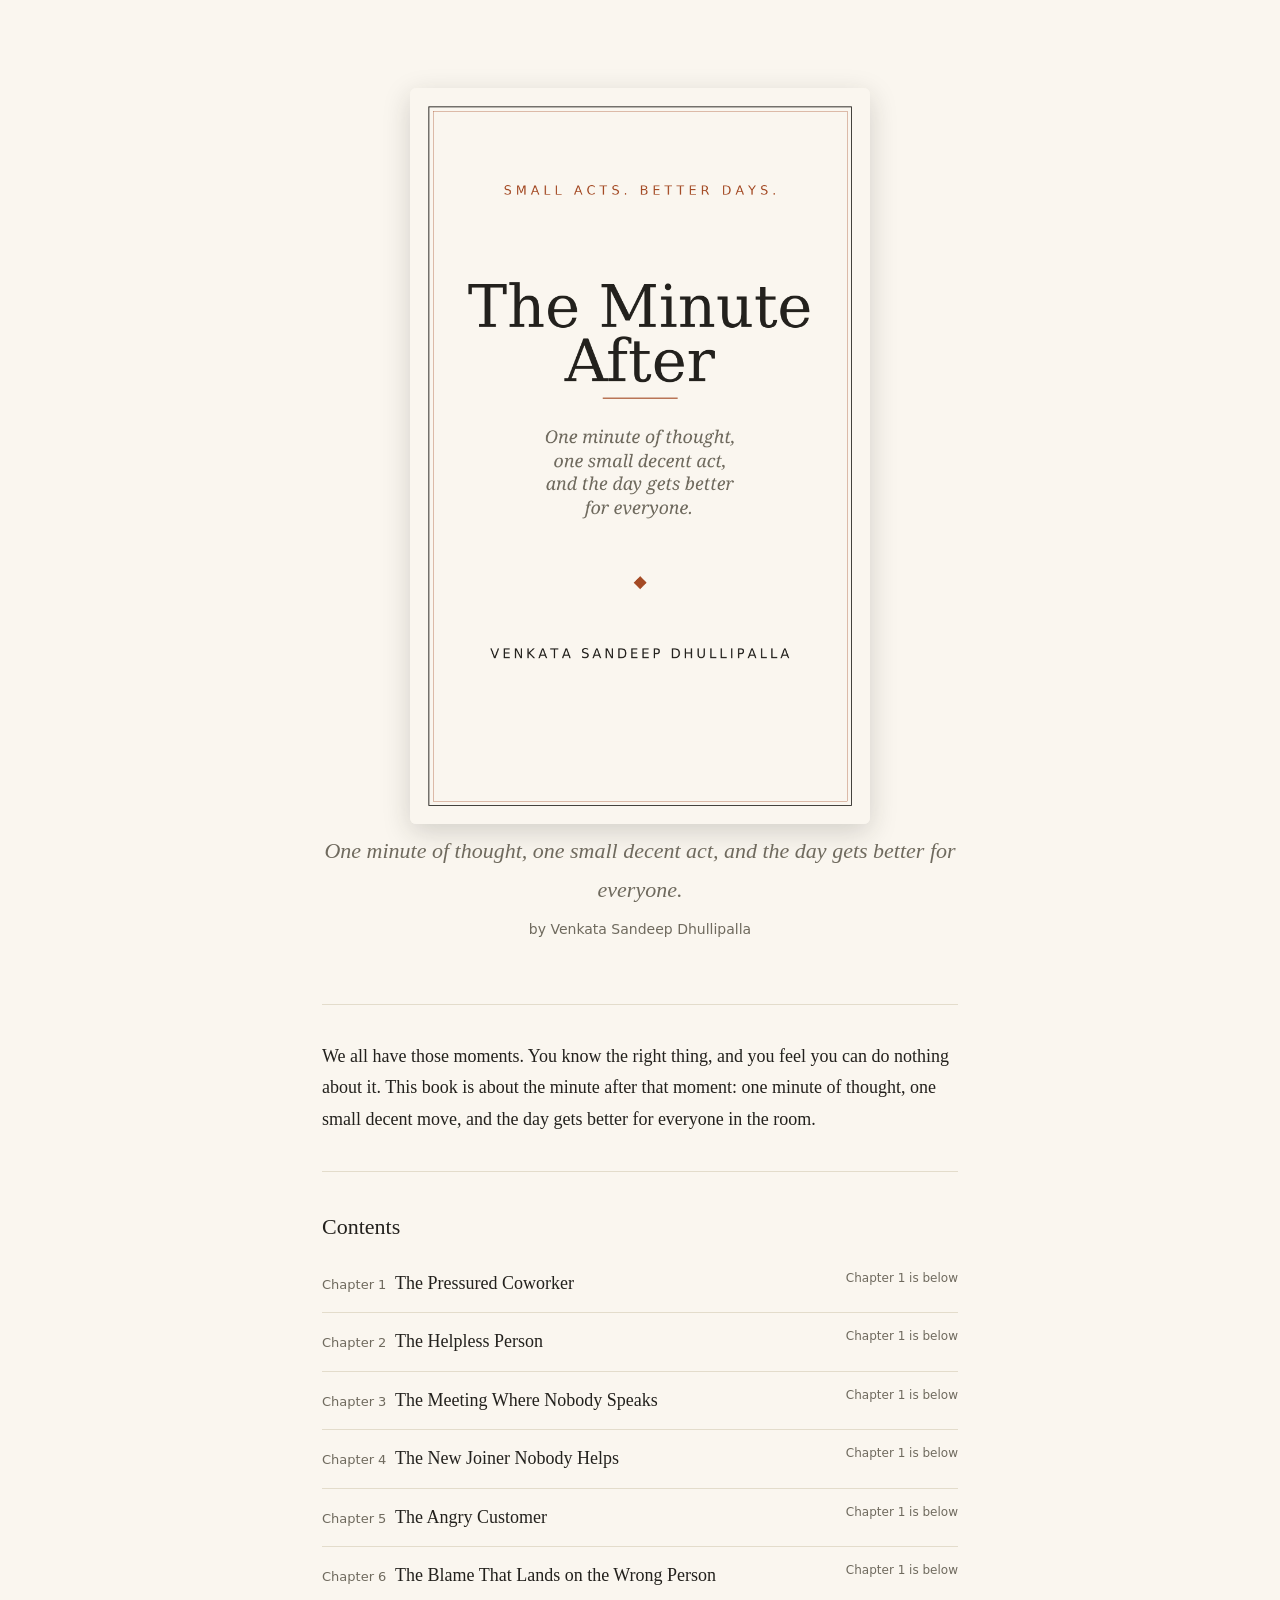
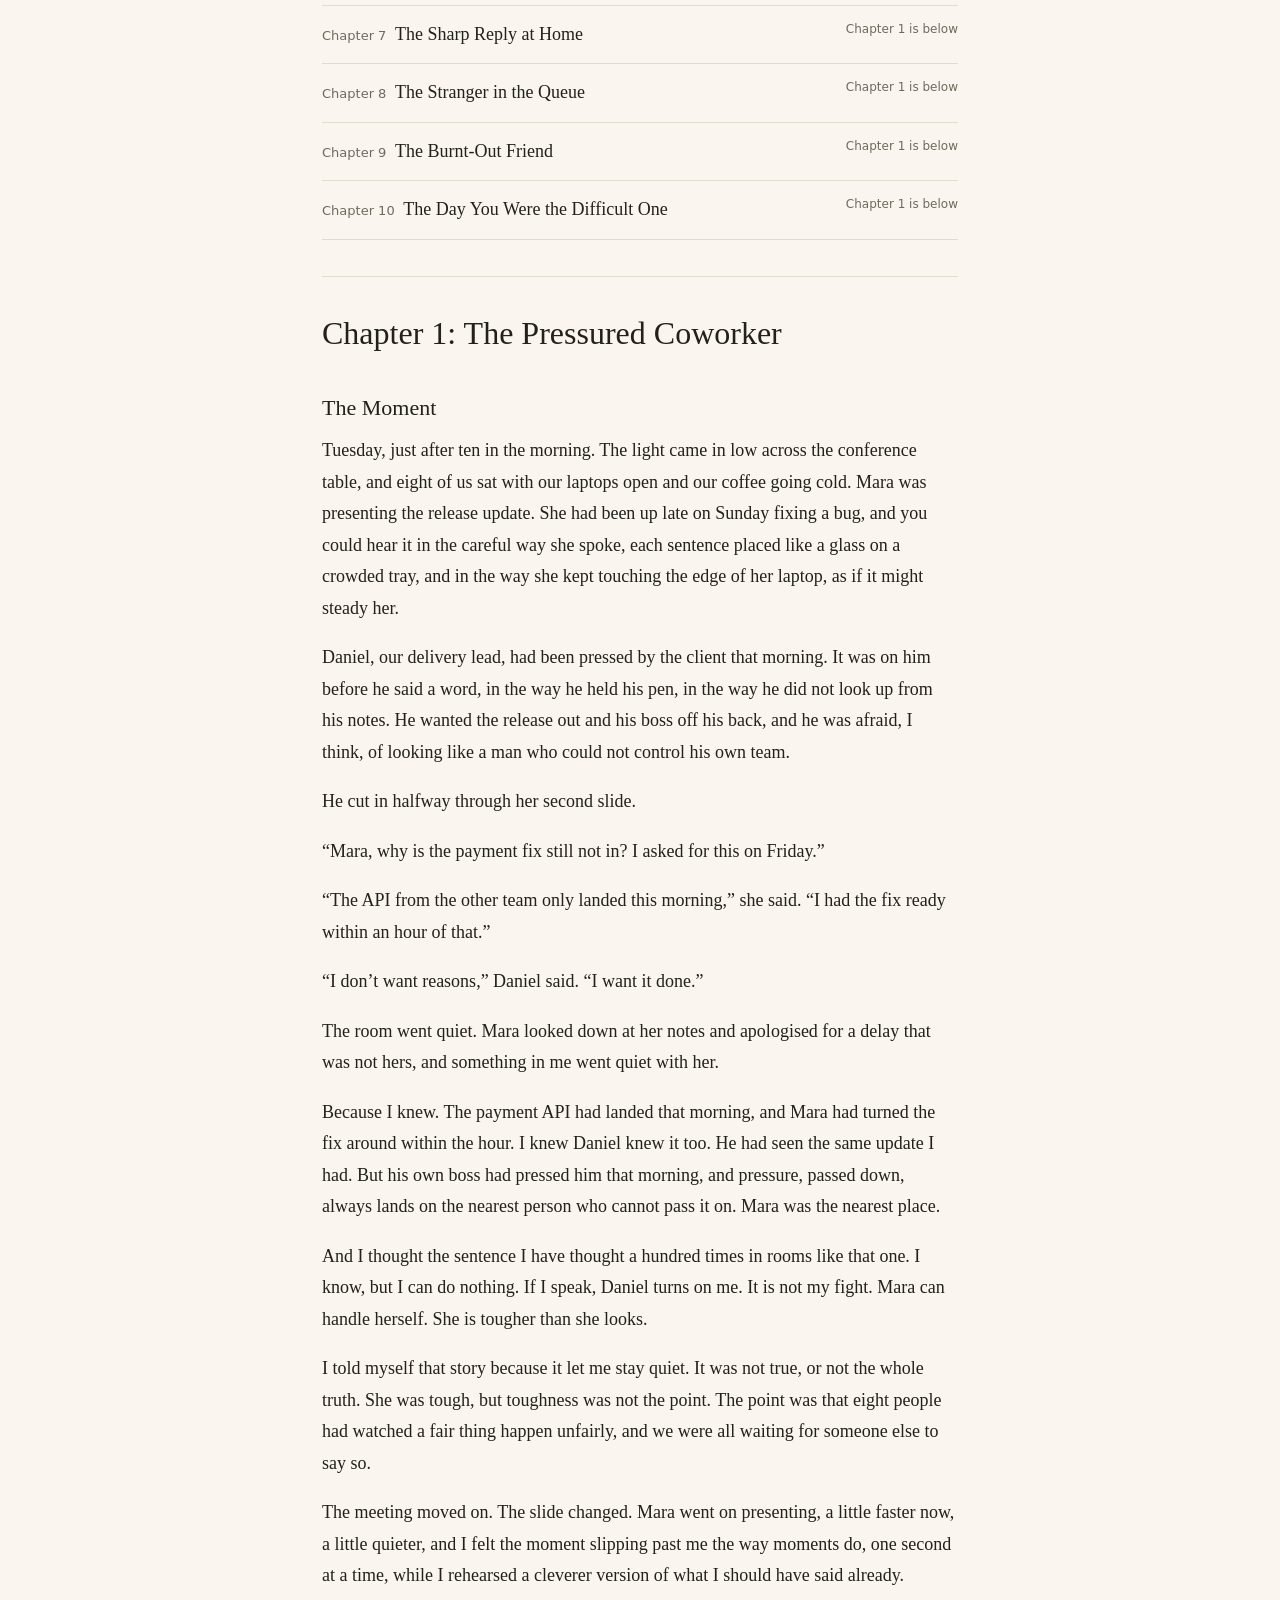
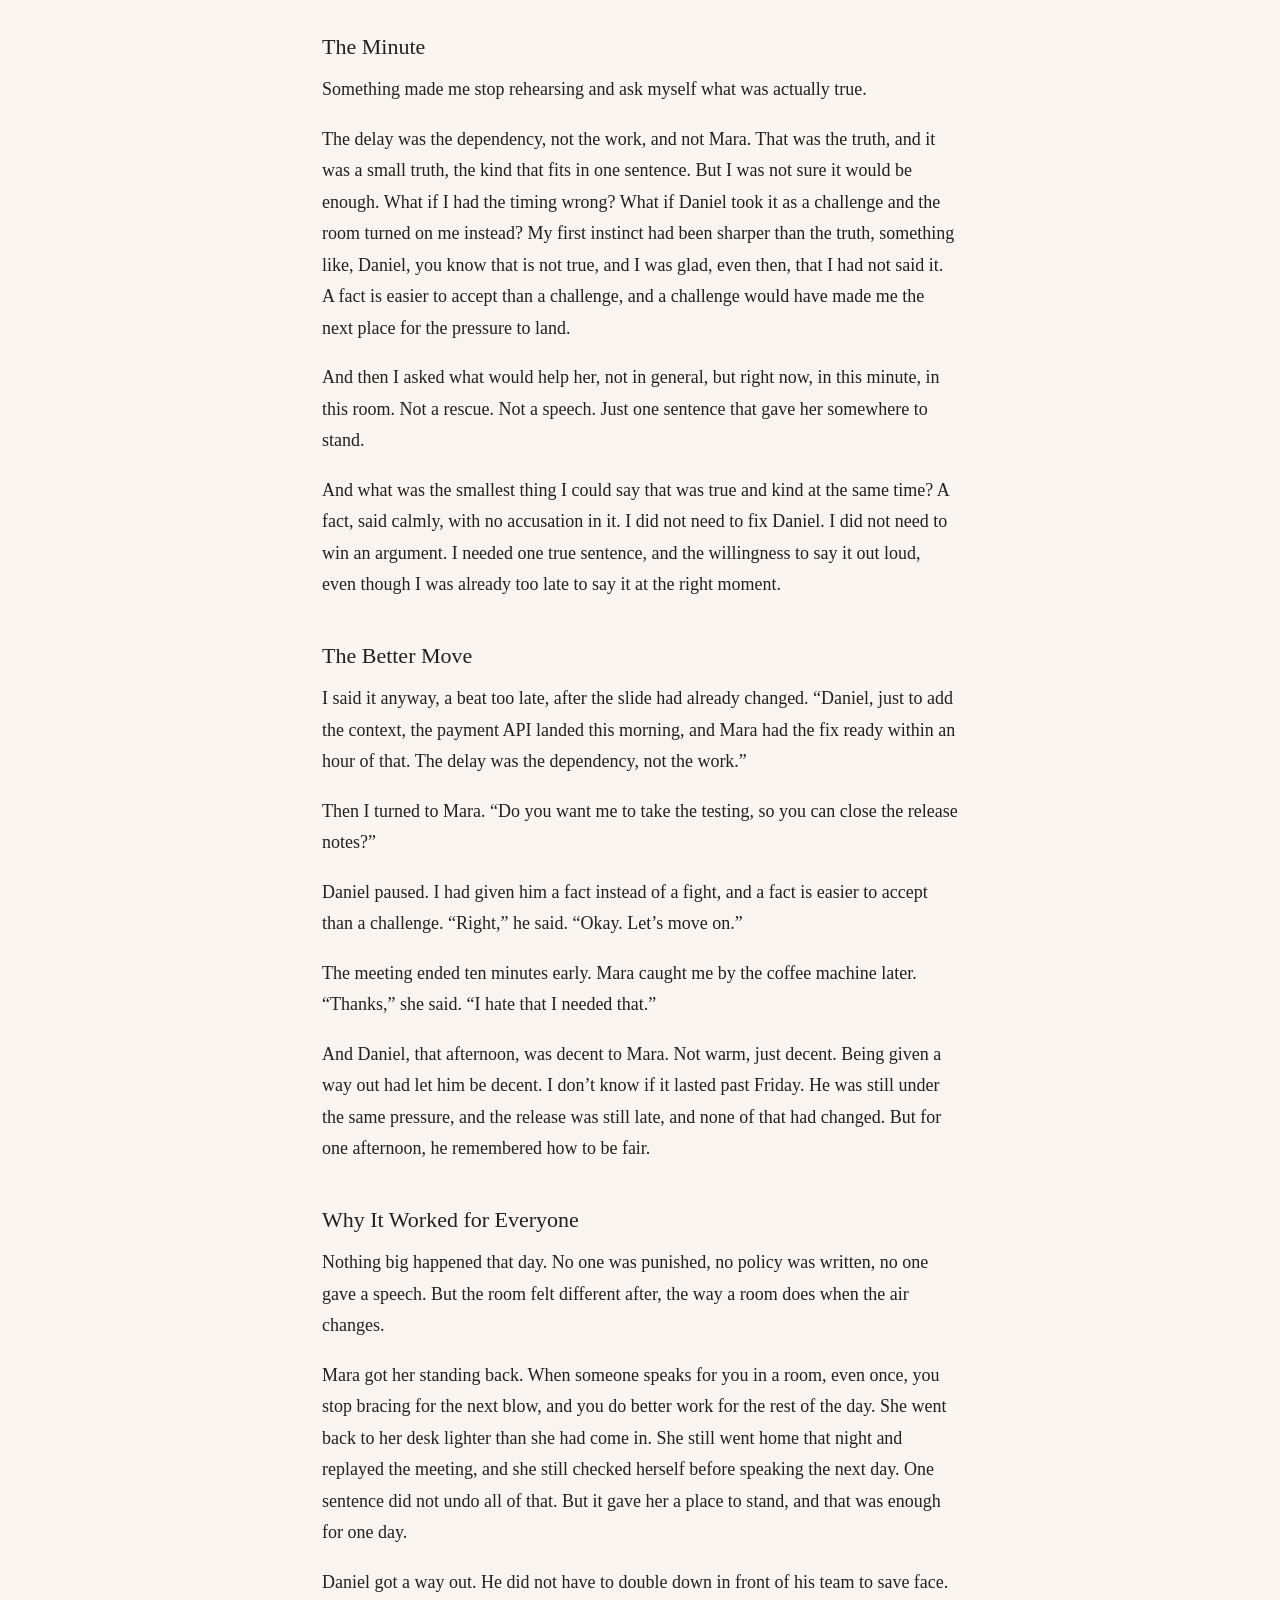
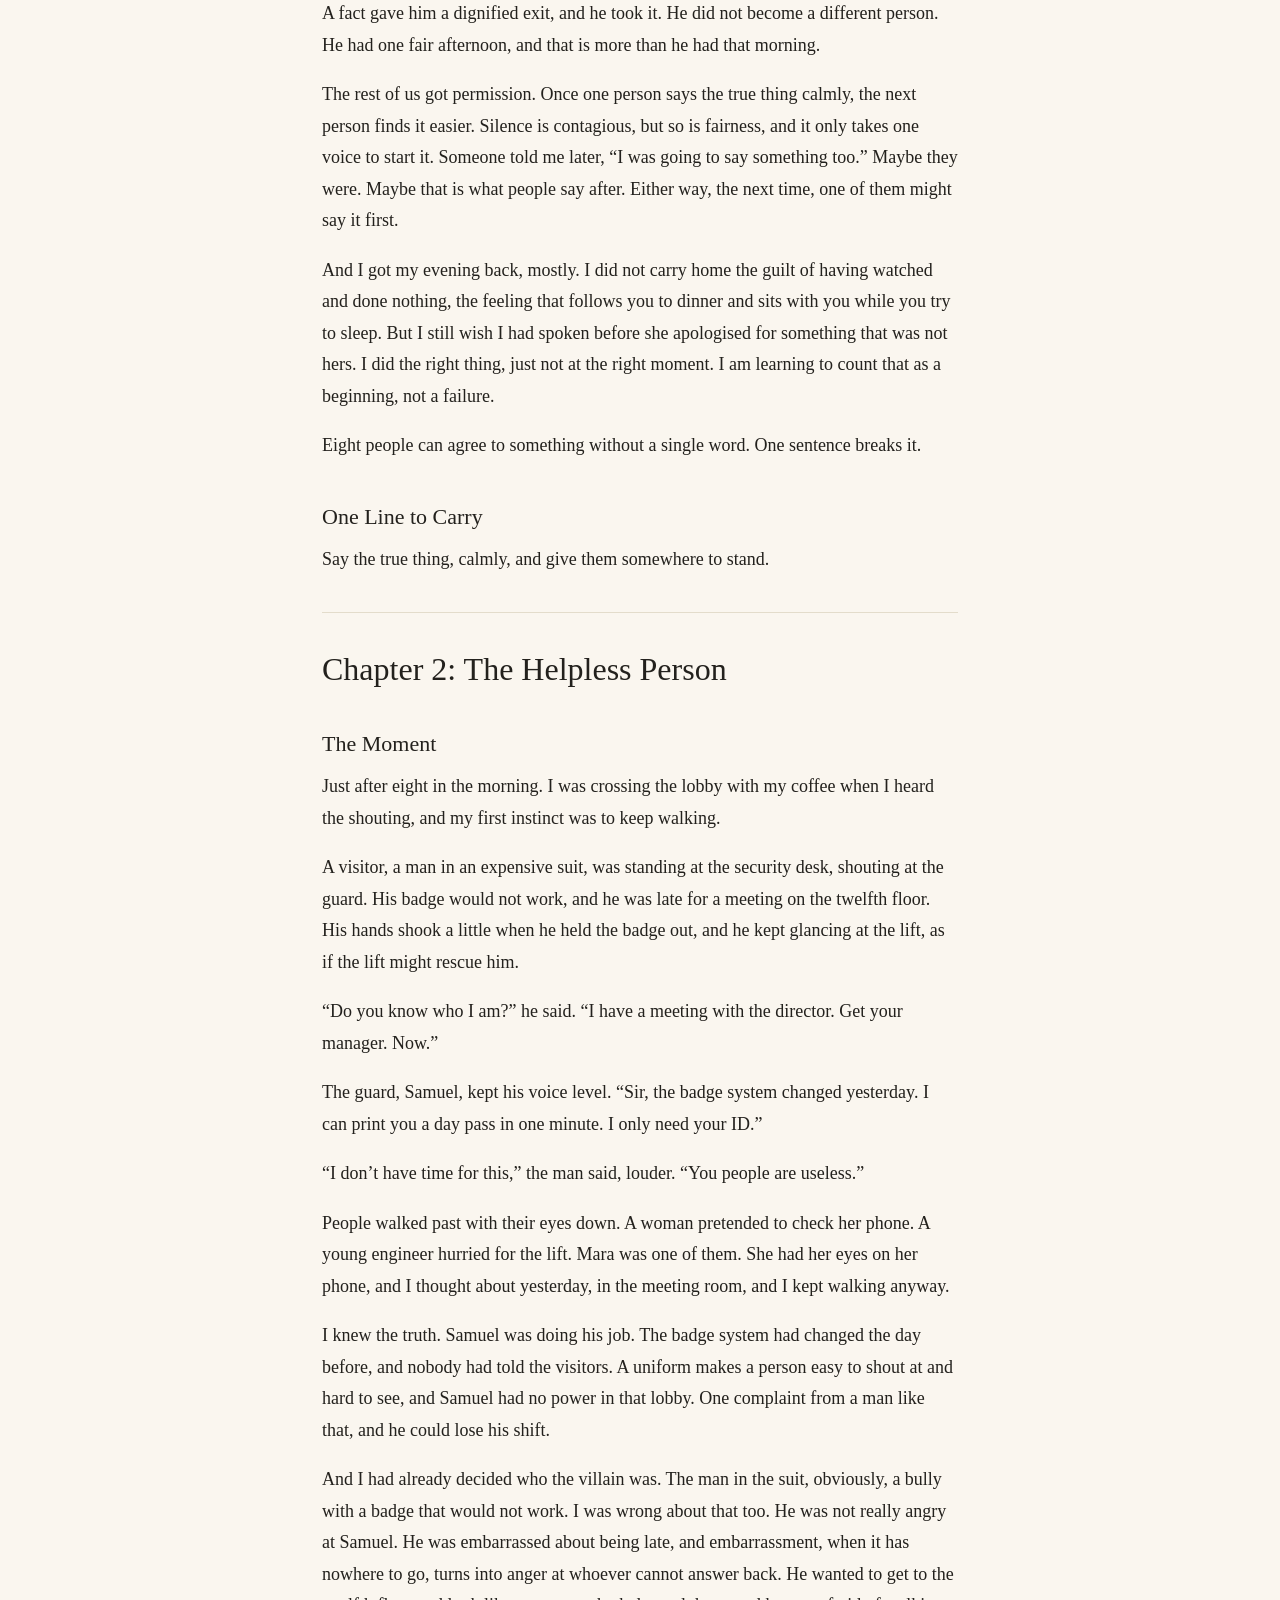
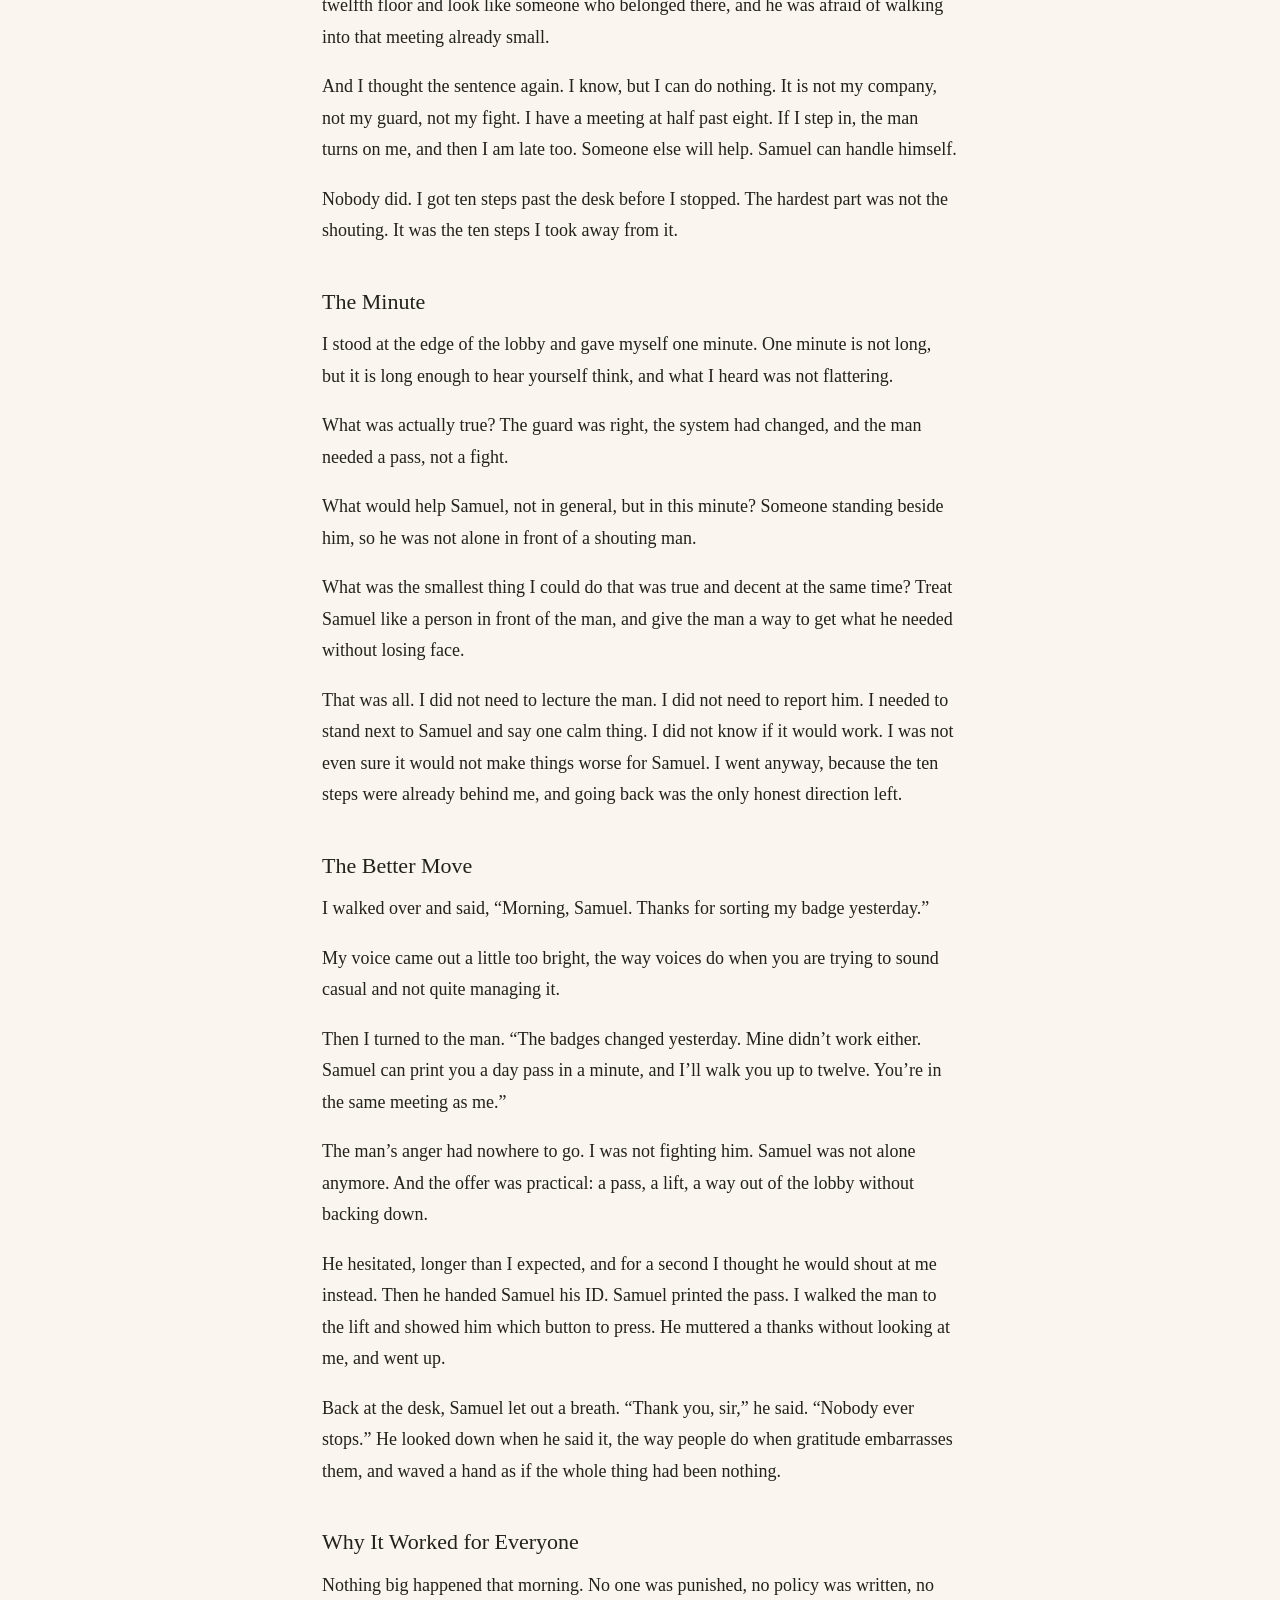
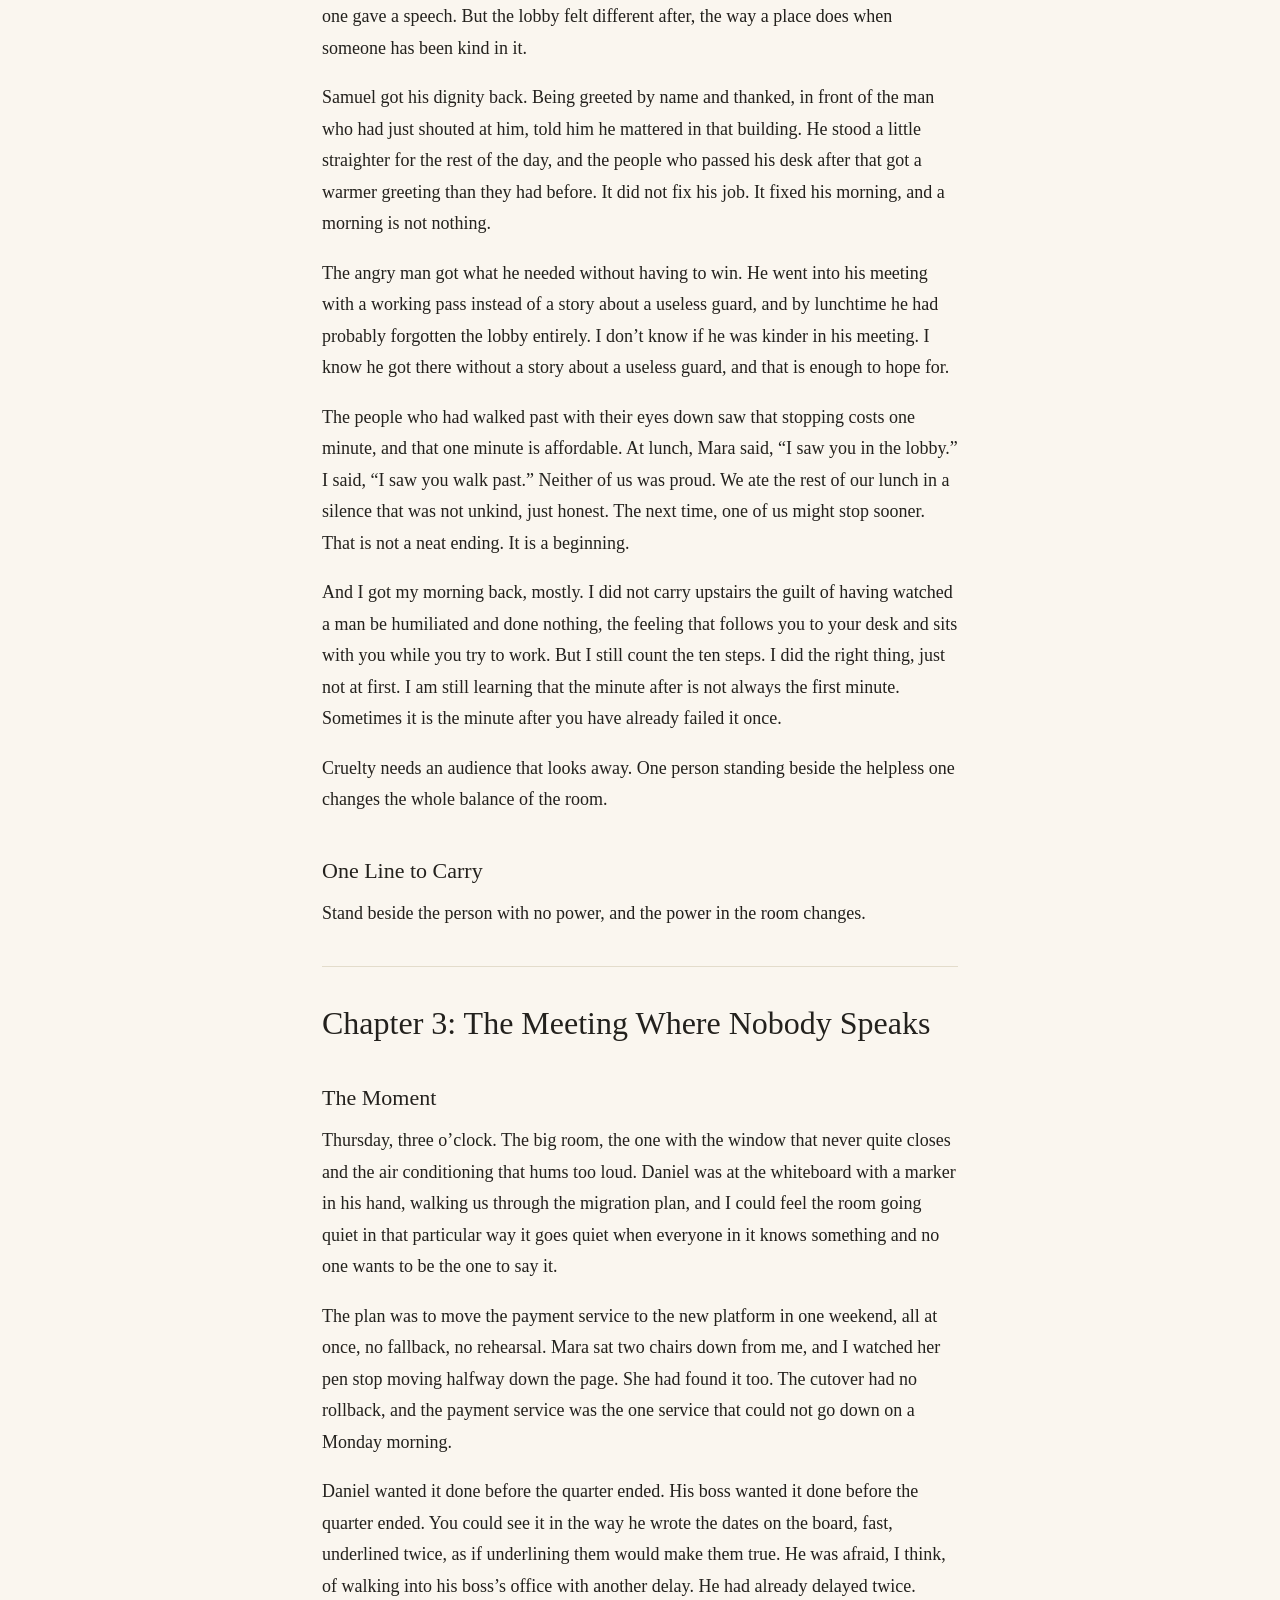
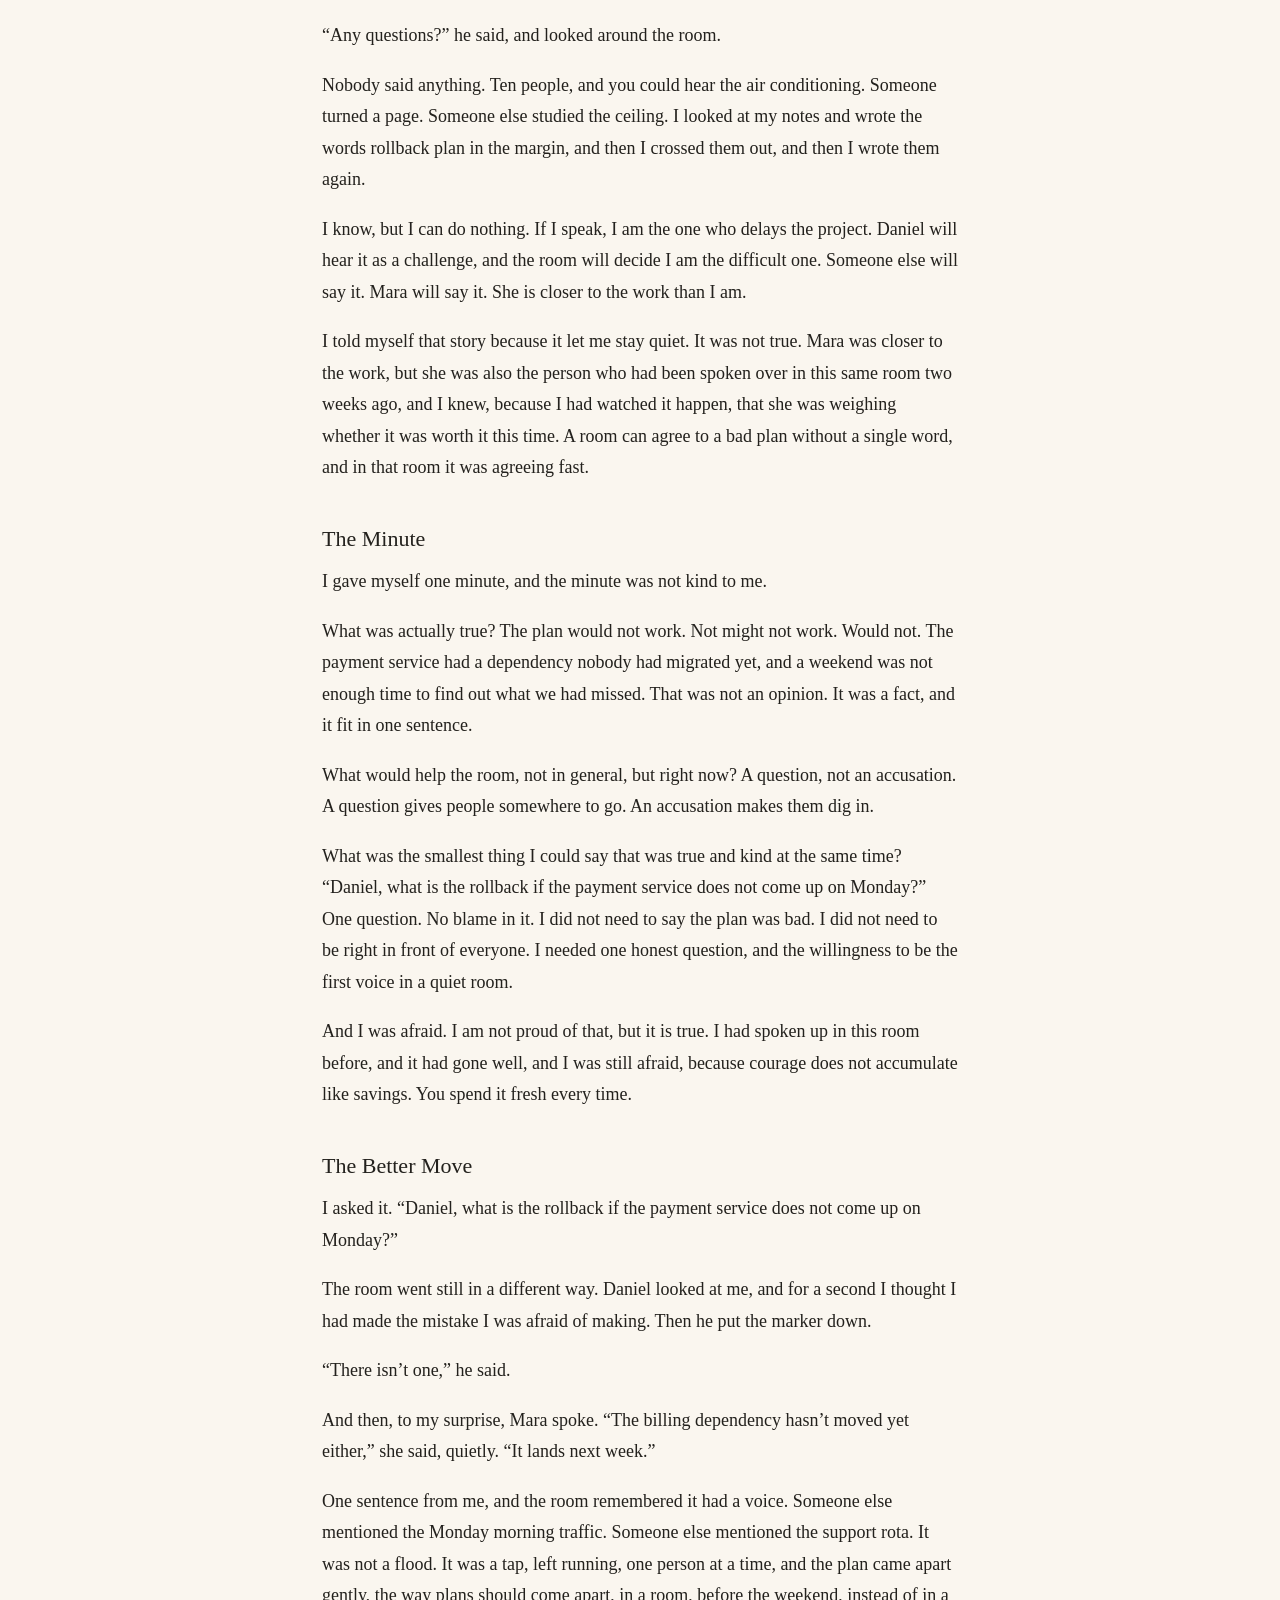
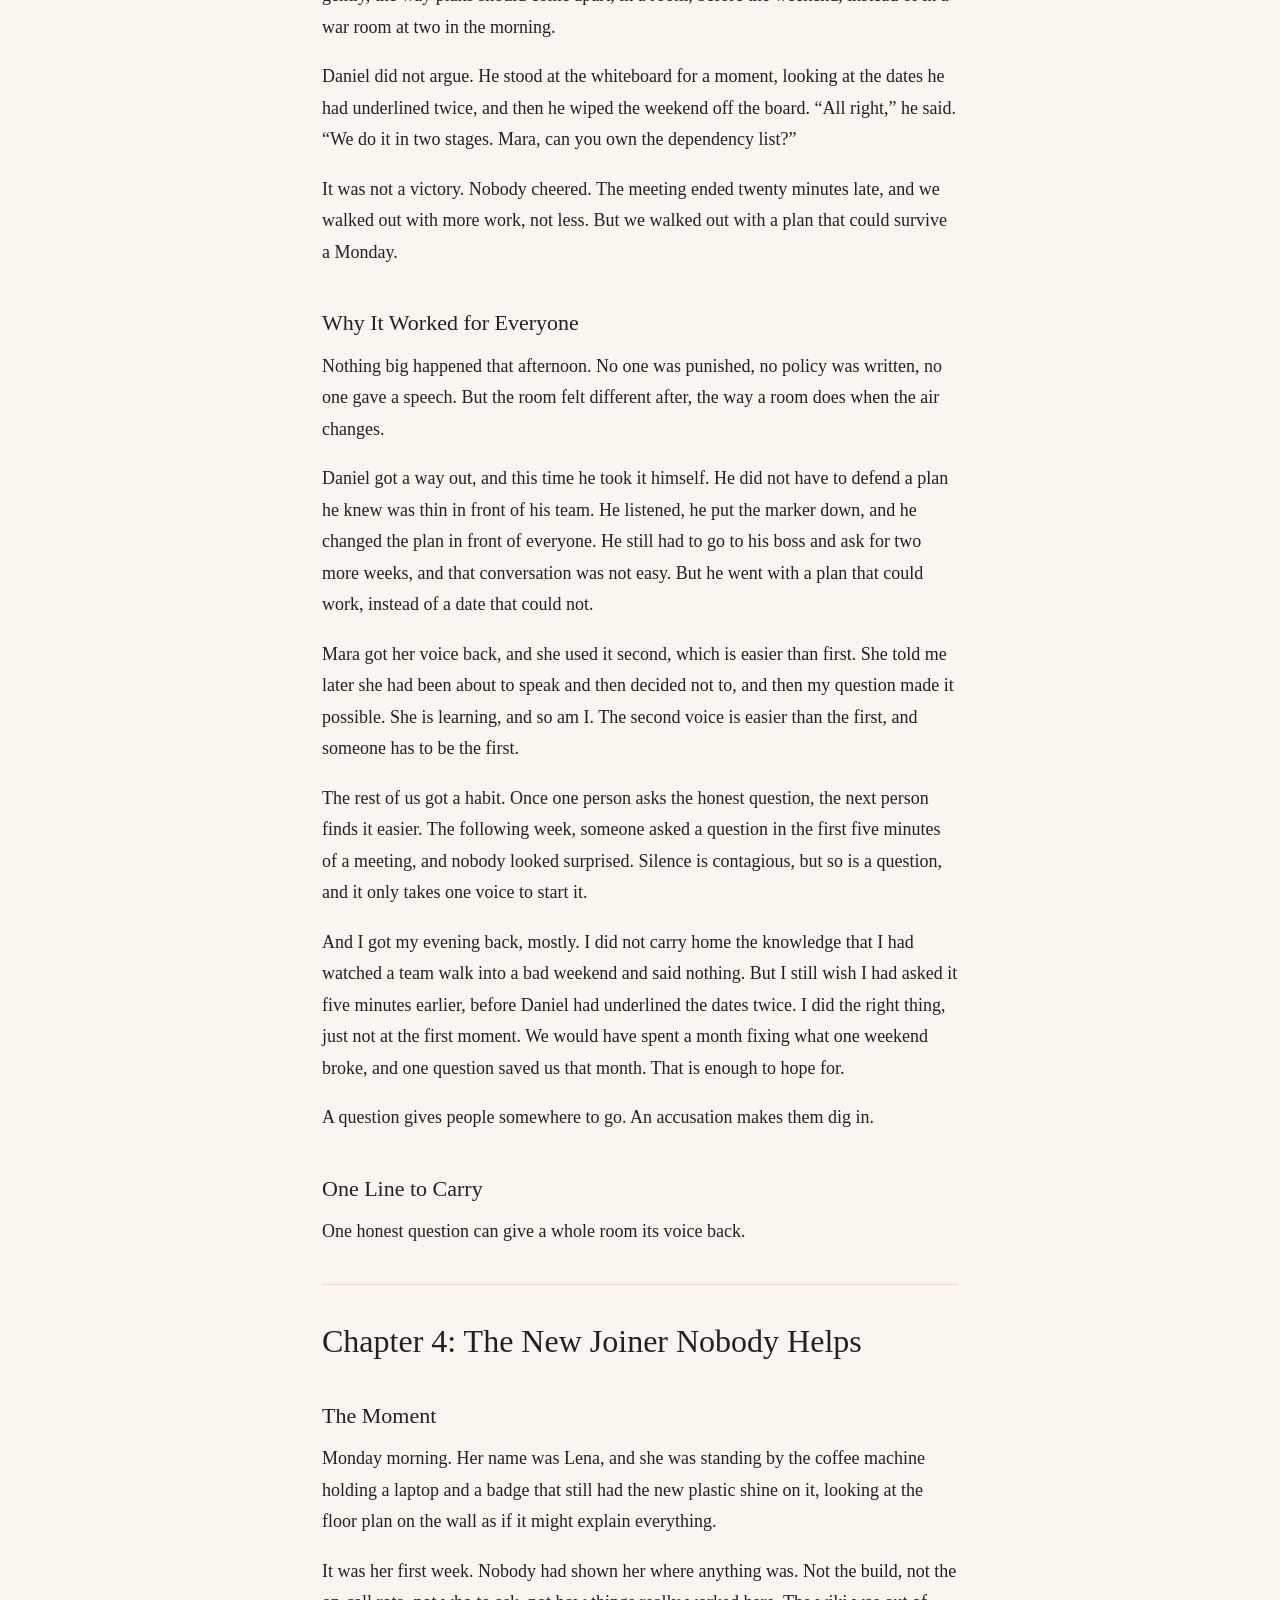
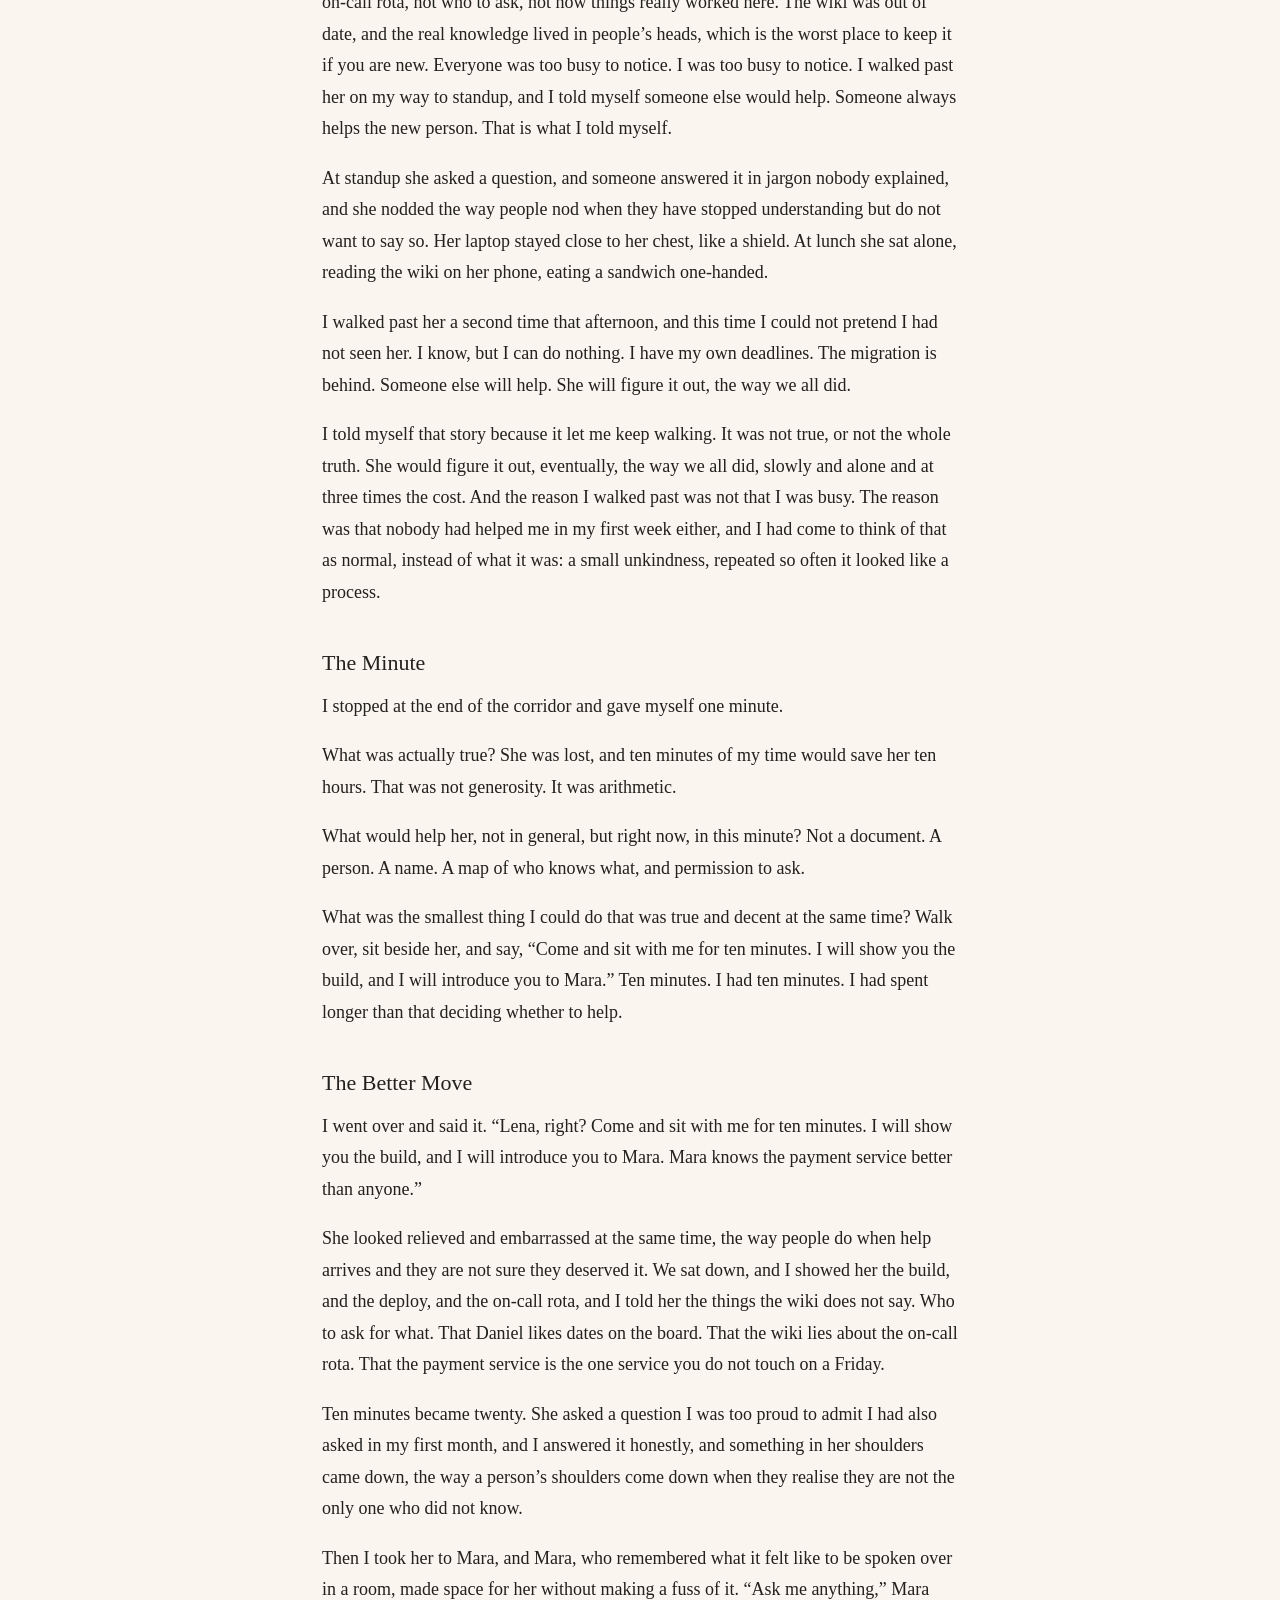
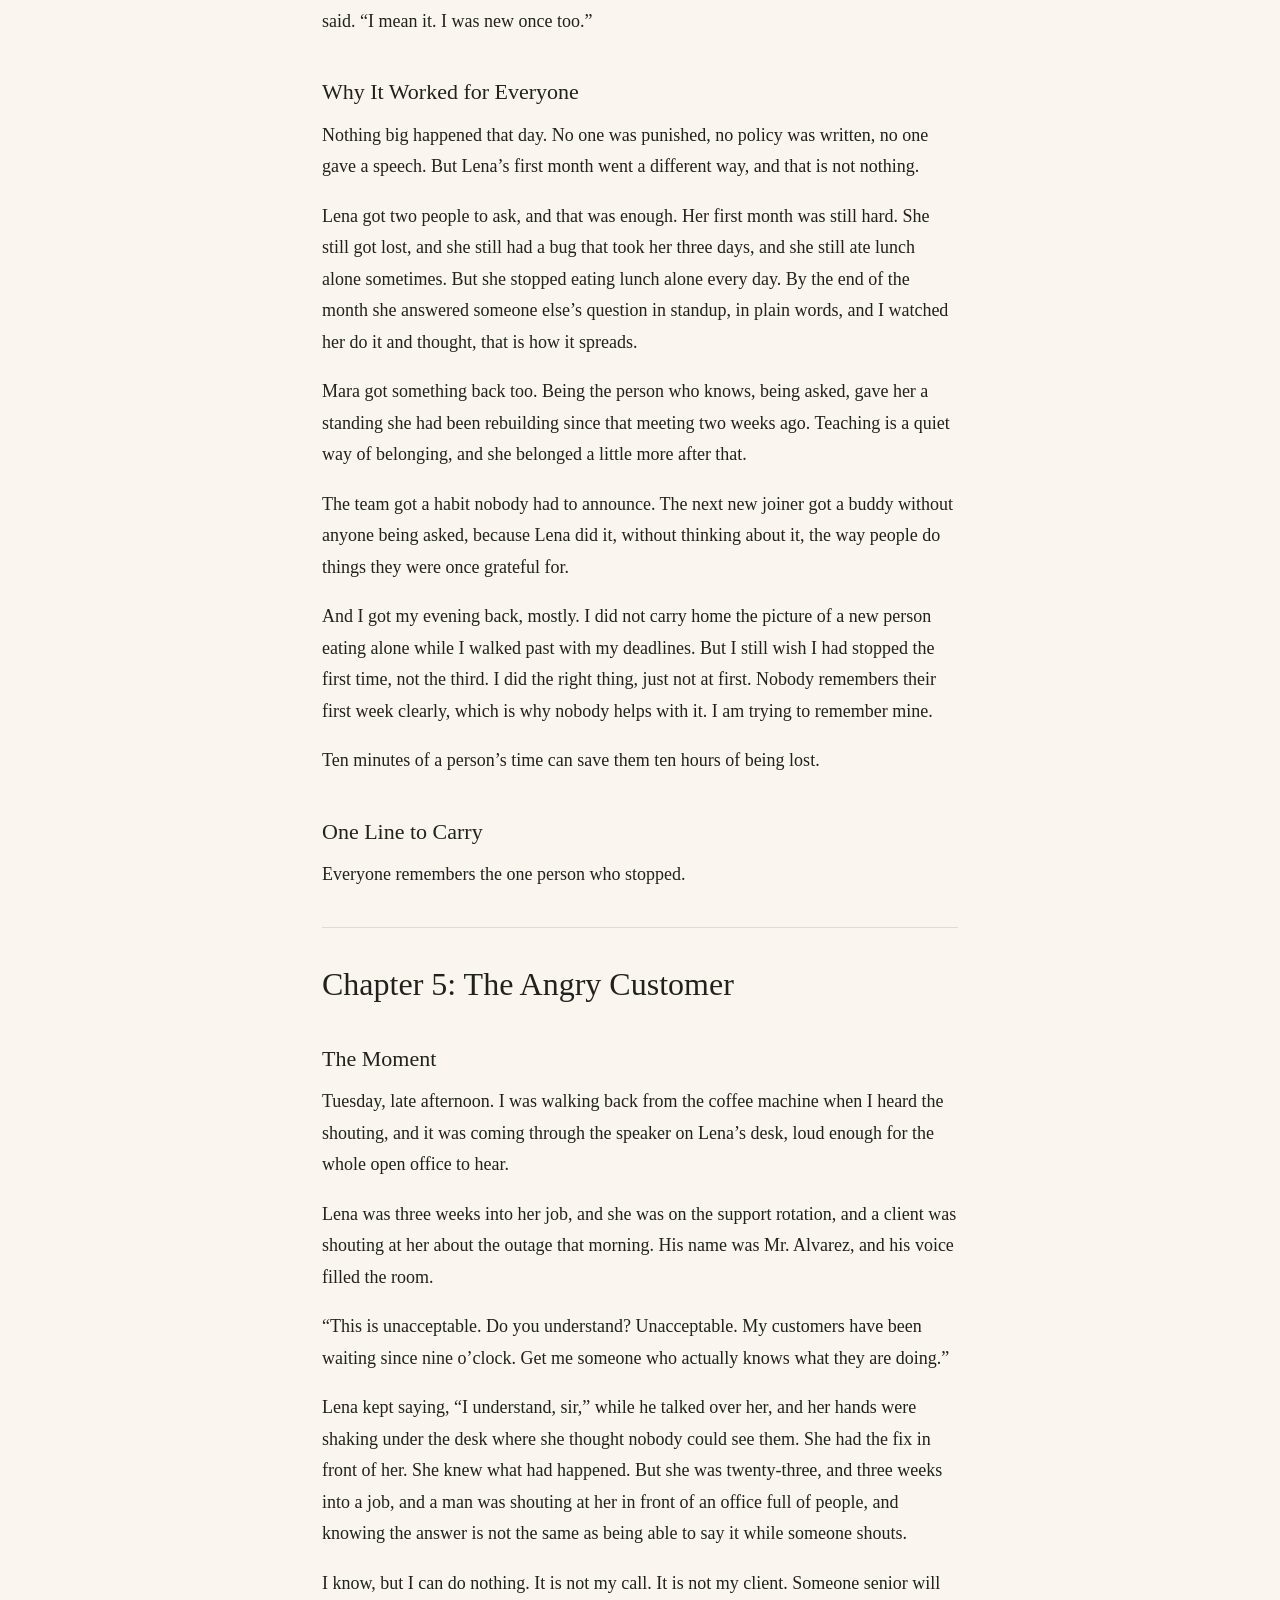
==== commit 5d726ebf: "Rebuild with cover: site, preview, and EPUB now carry the typographic cover" ====
--- a/preview.html
+++ b/preview.html
@@ -90,8 +90,7 @@
 <body>
 <div class="wrap">
 <div class="cover">
-<div class="kicker">Small Acts. Better Days.</div>
-<h1>The Minute After</h1>
+<img class="coverimg" src="[data-uri]" alt="The Minute After cover art">
 <p class="tagline">One minute of thought, one small decent act, and the day gets better for everyone.</p>
 <p class="author">by Venkata Sandeep Dhullipalla</p>
 </div>
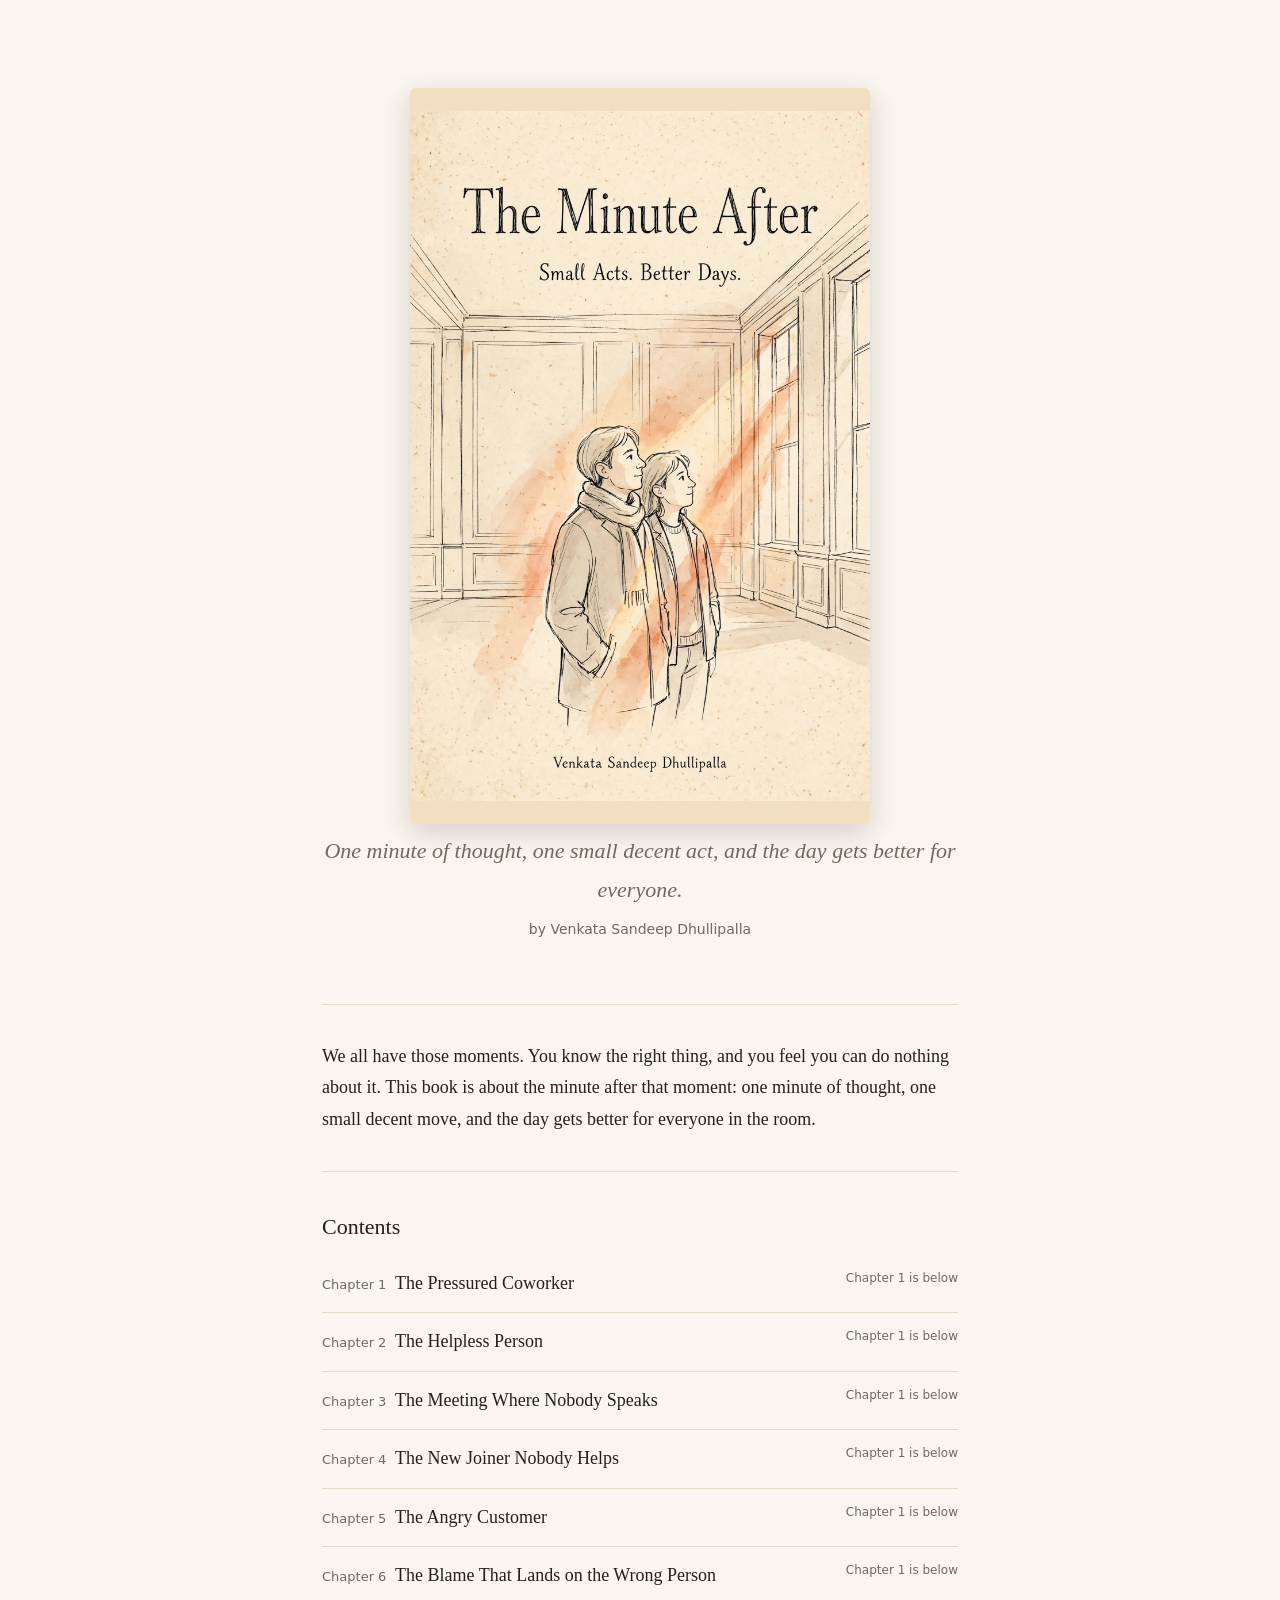
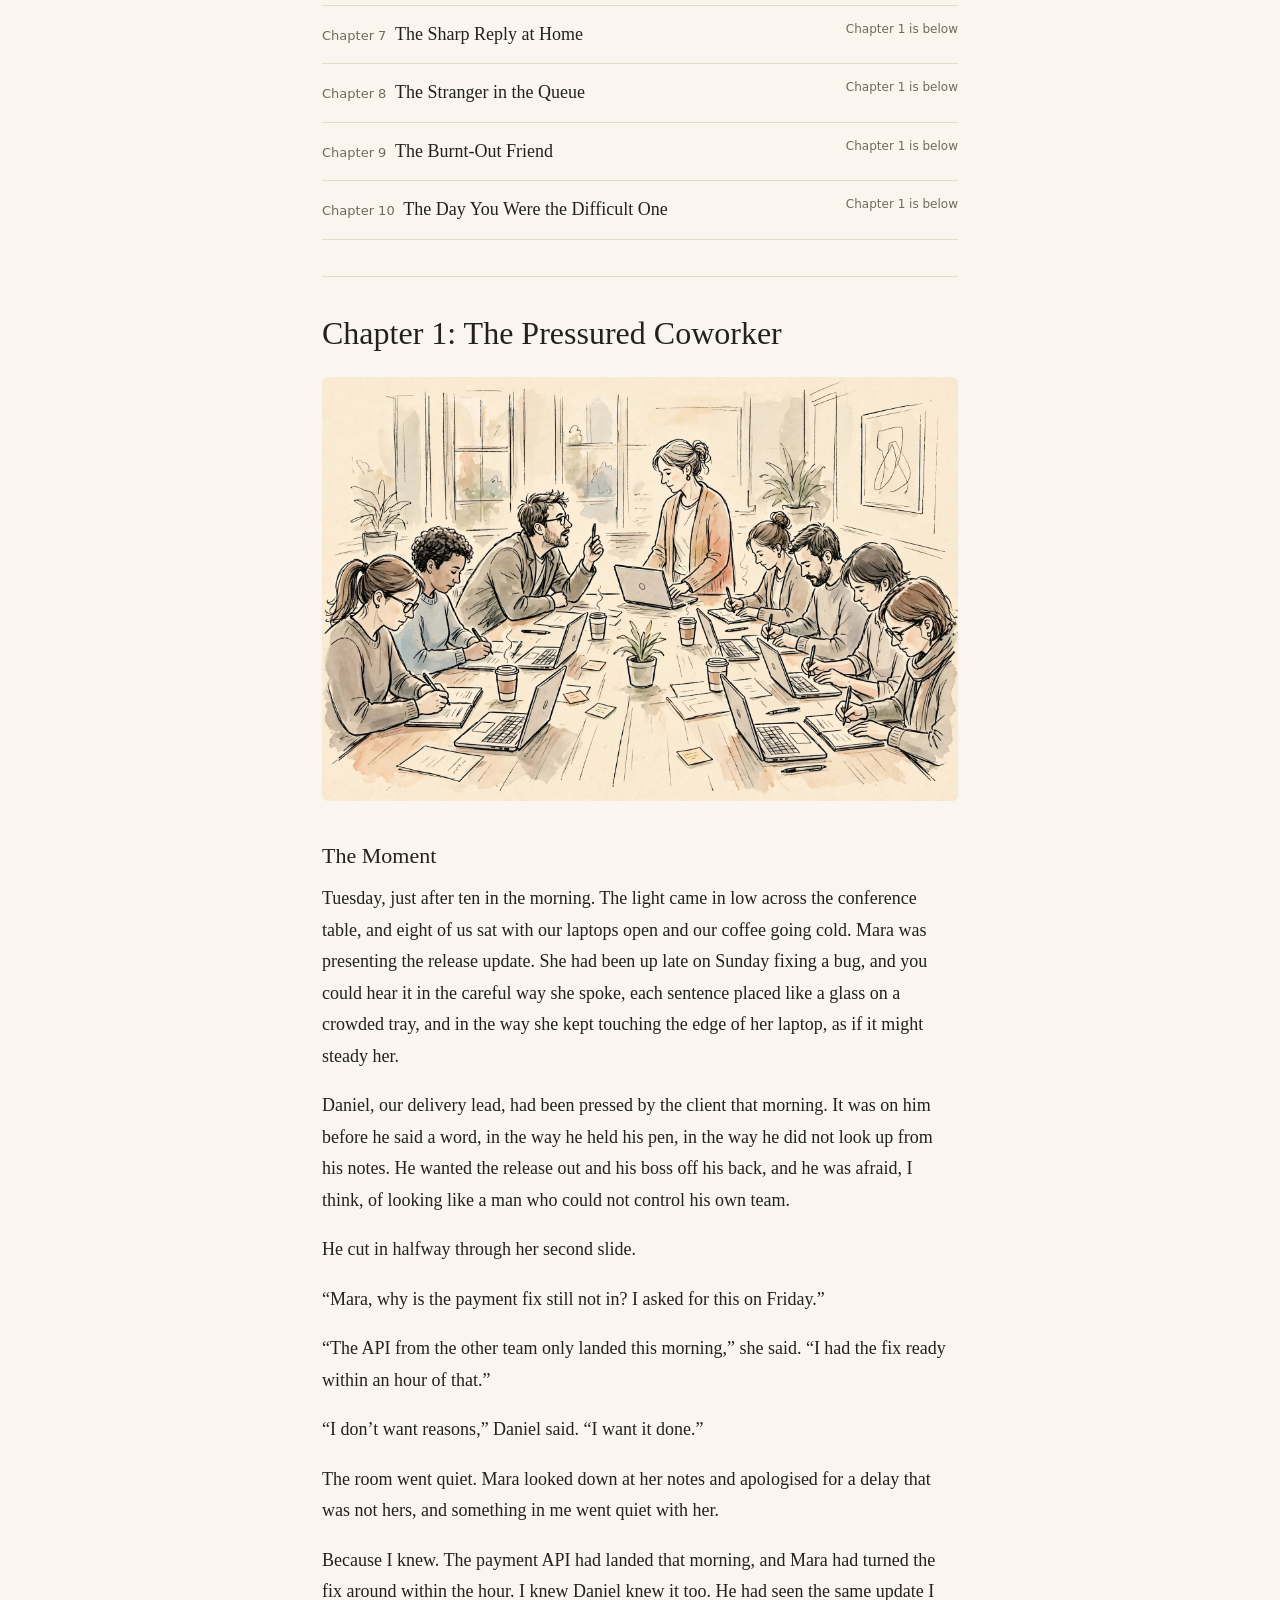
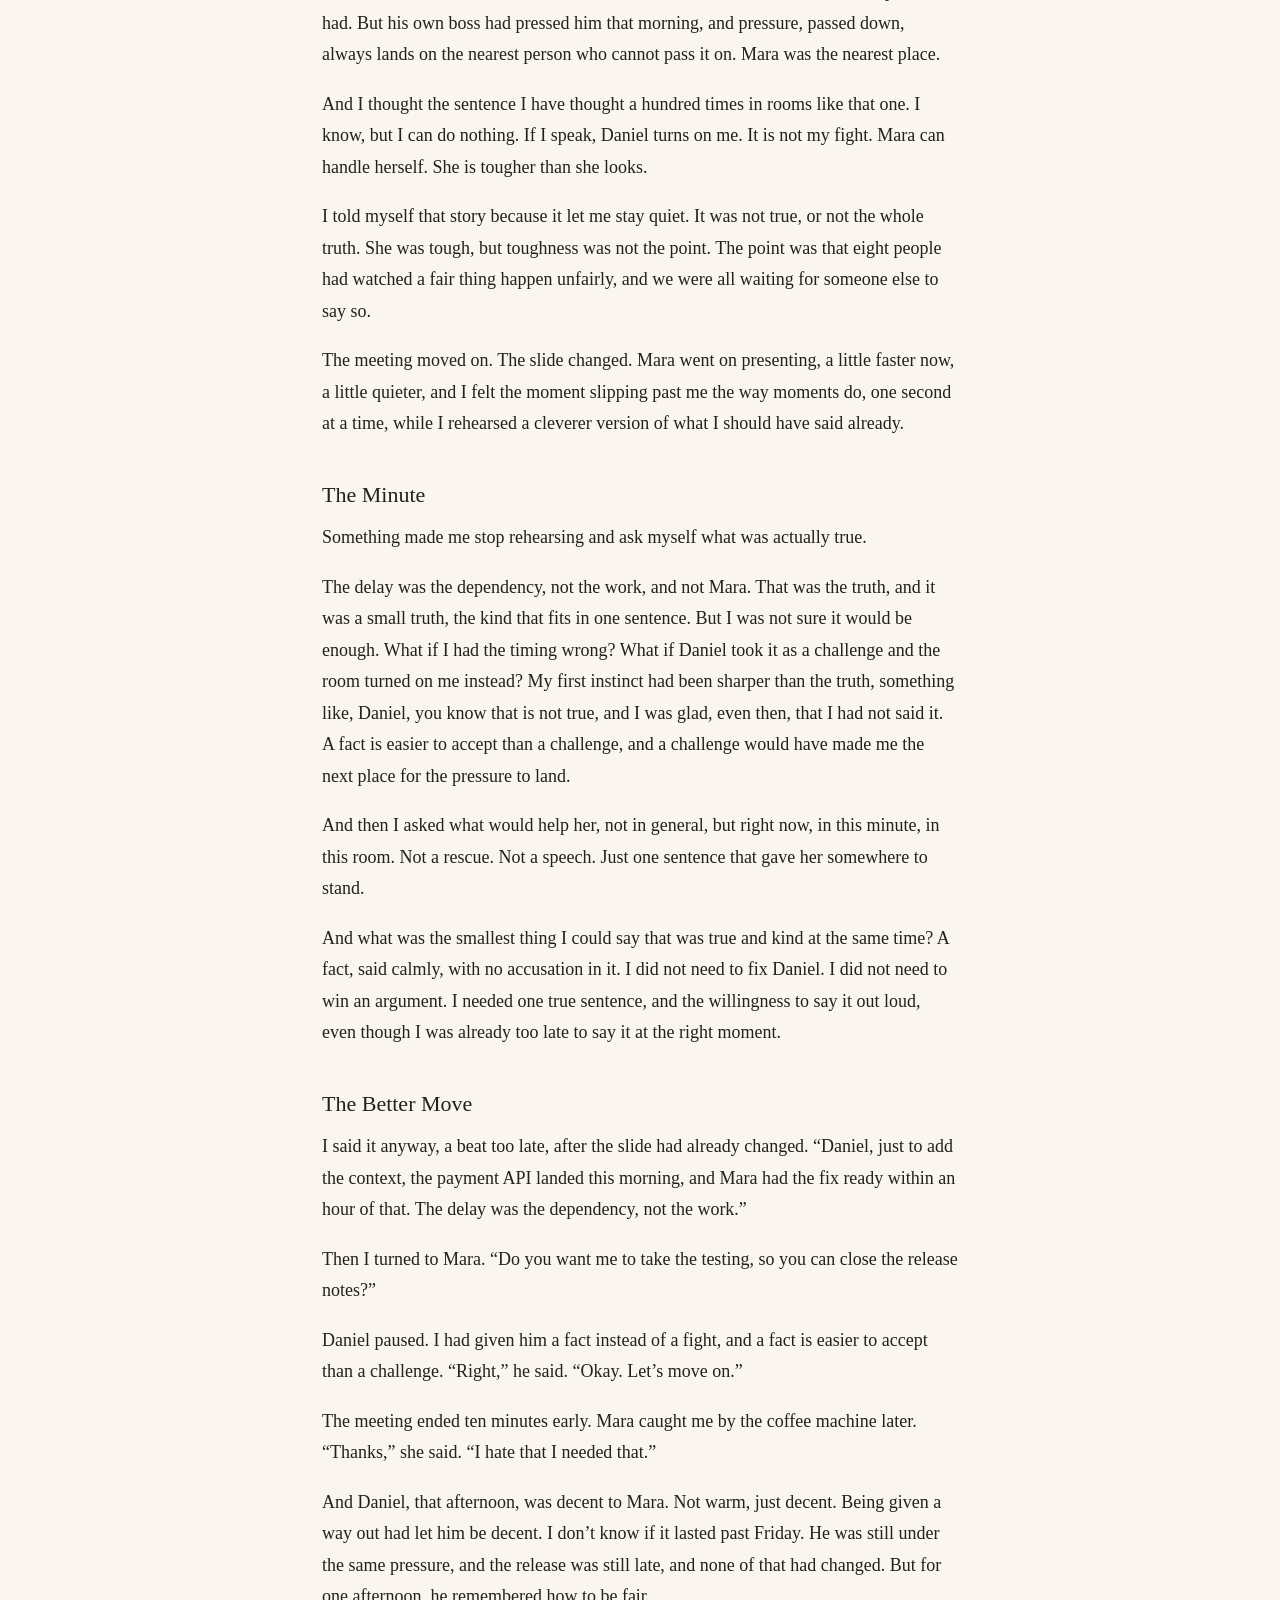
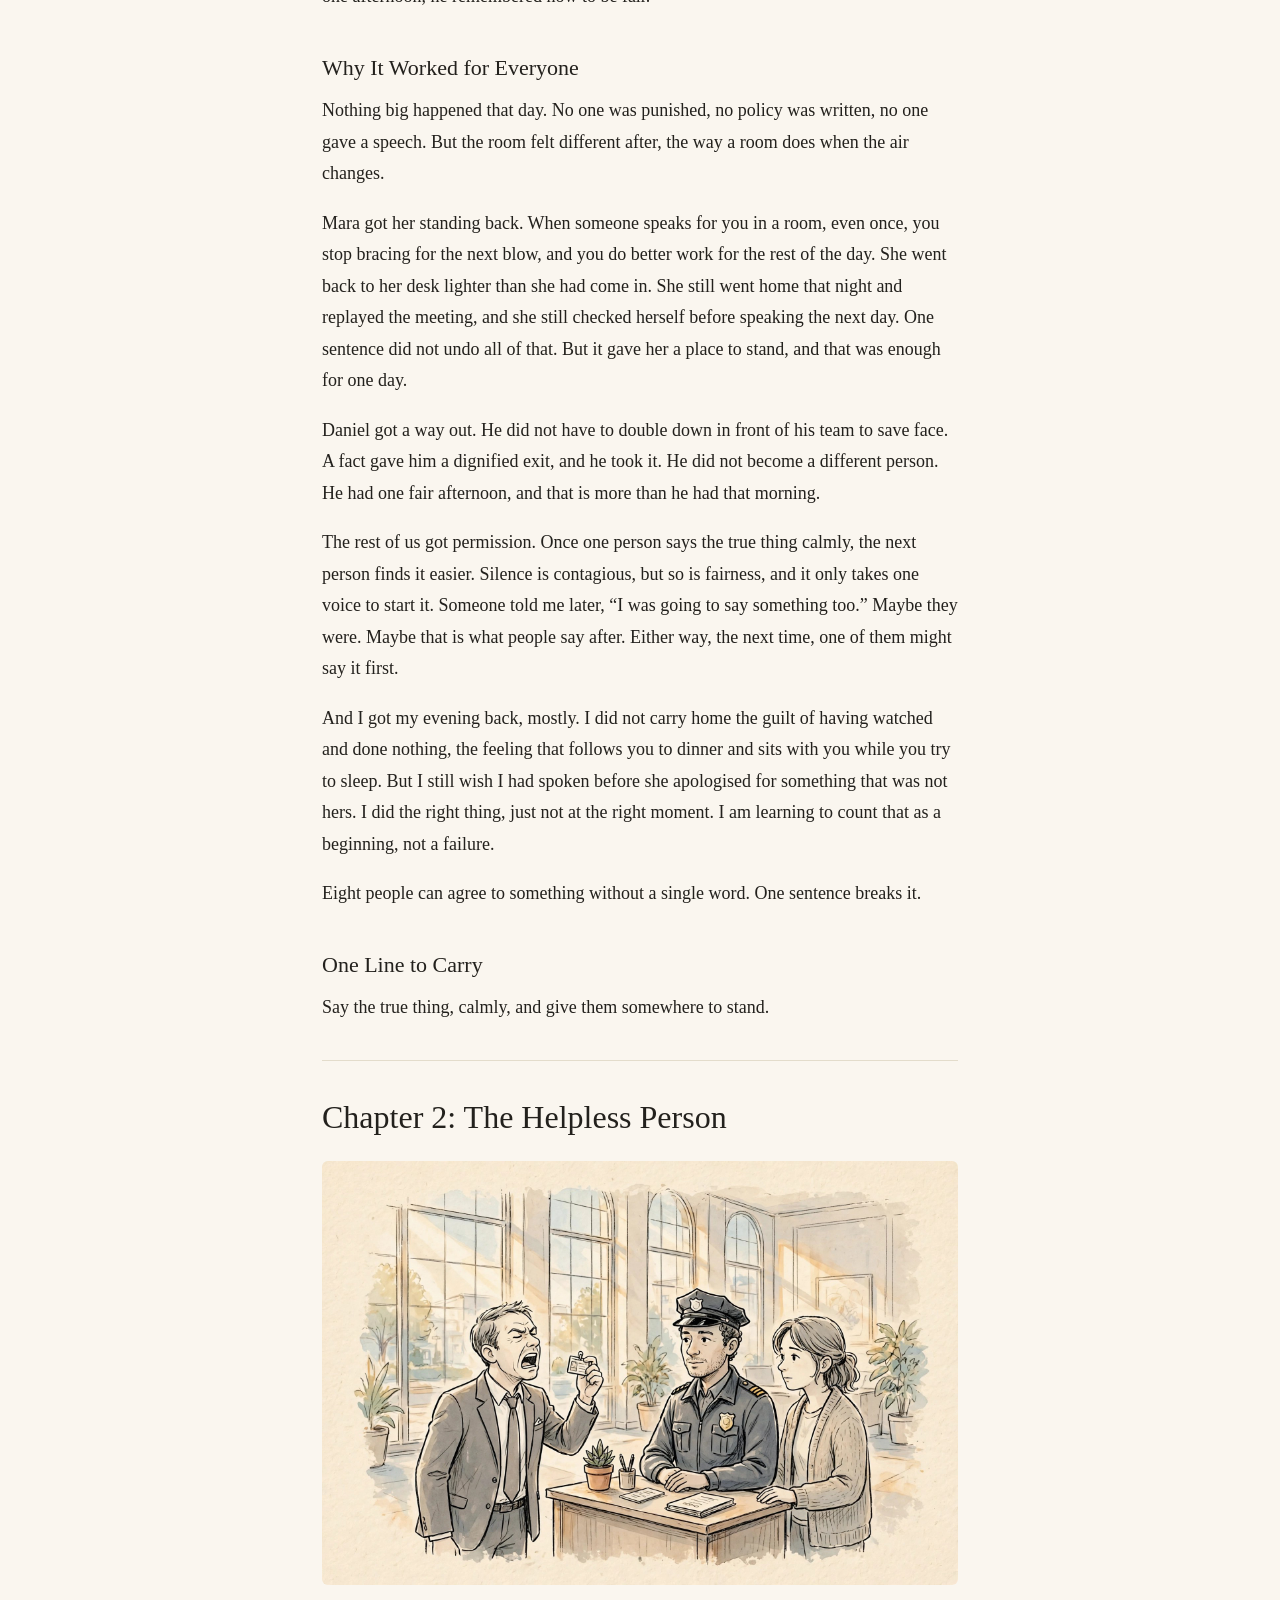
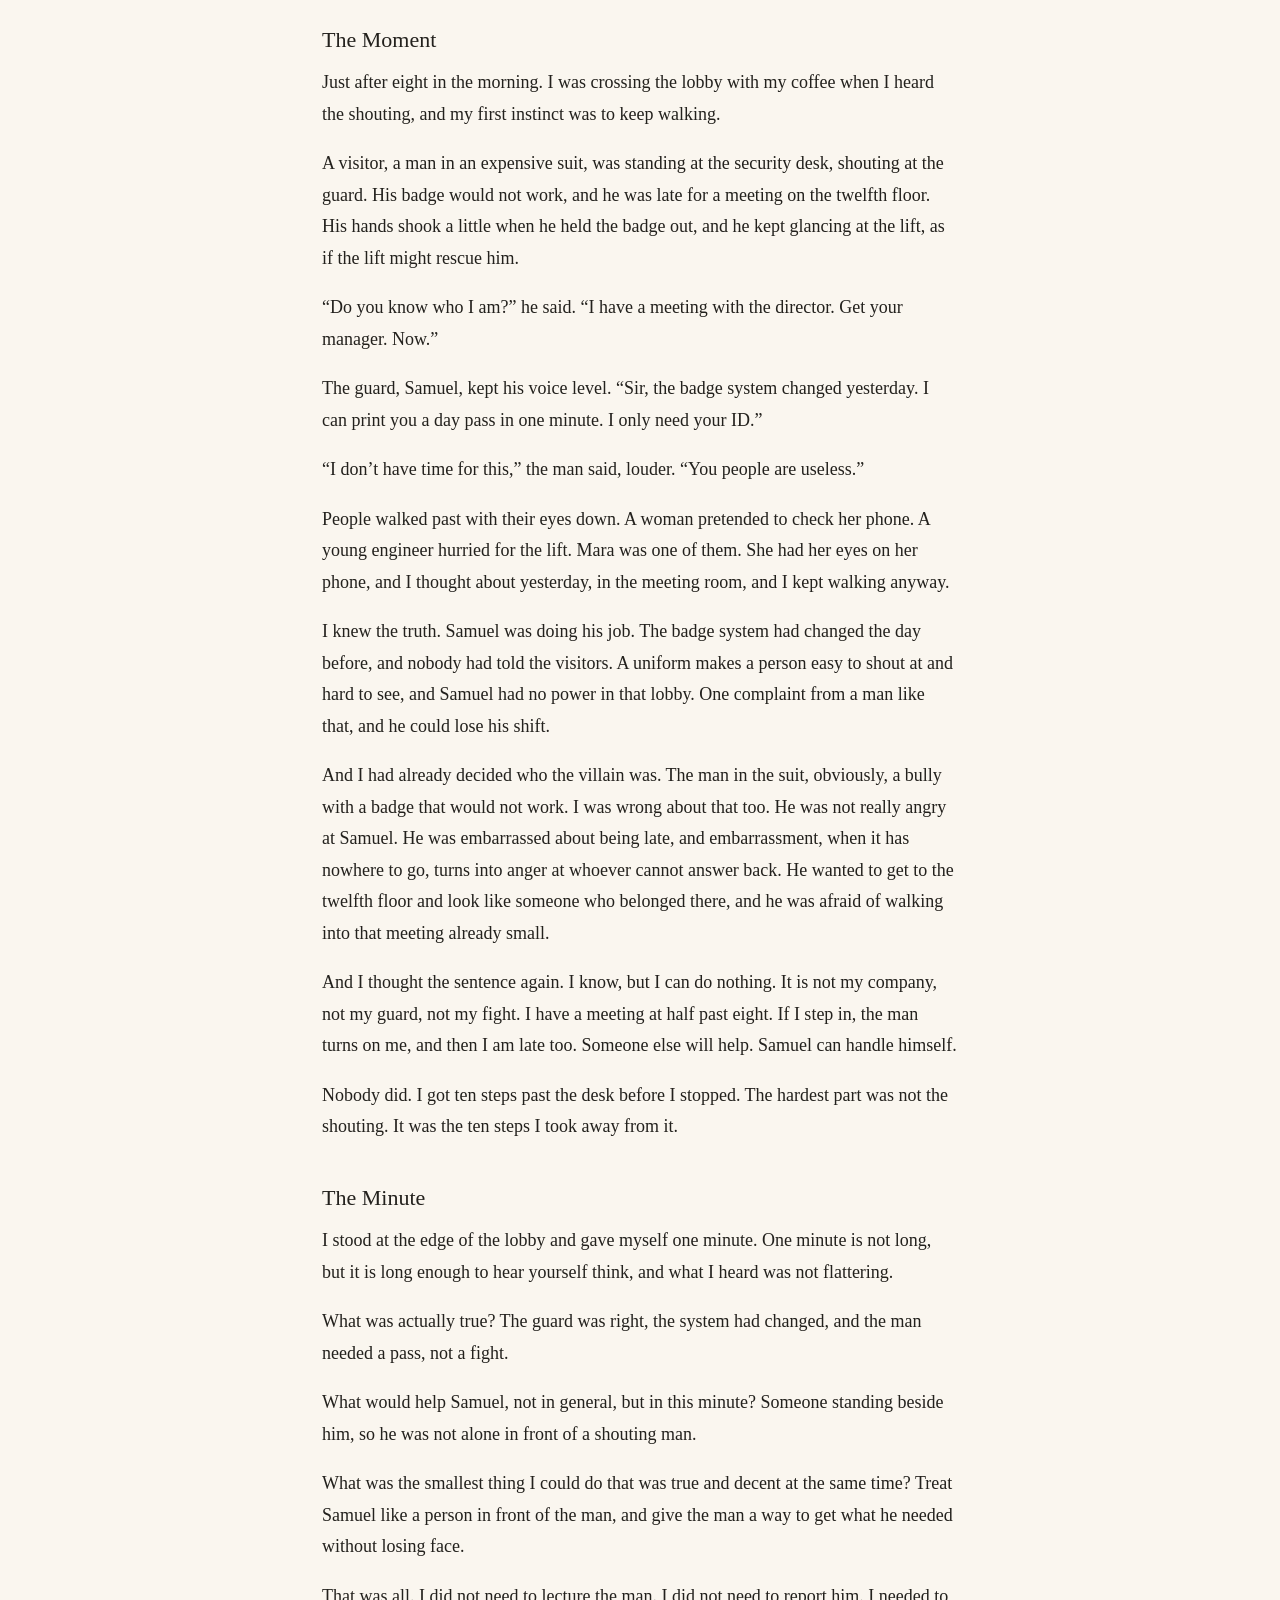
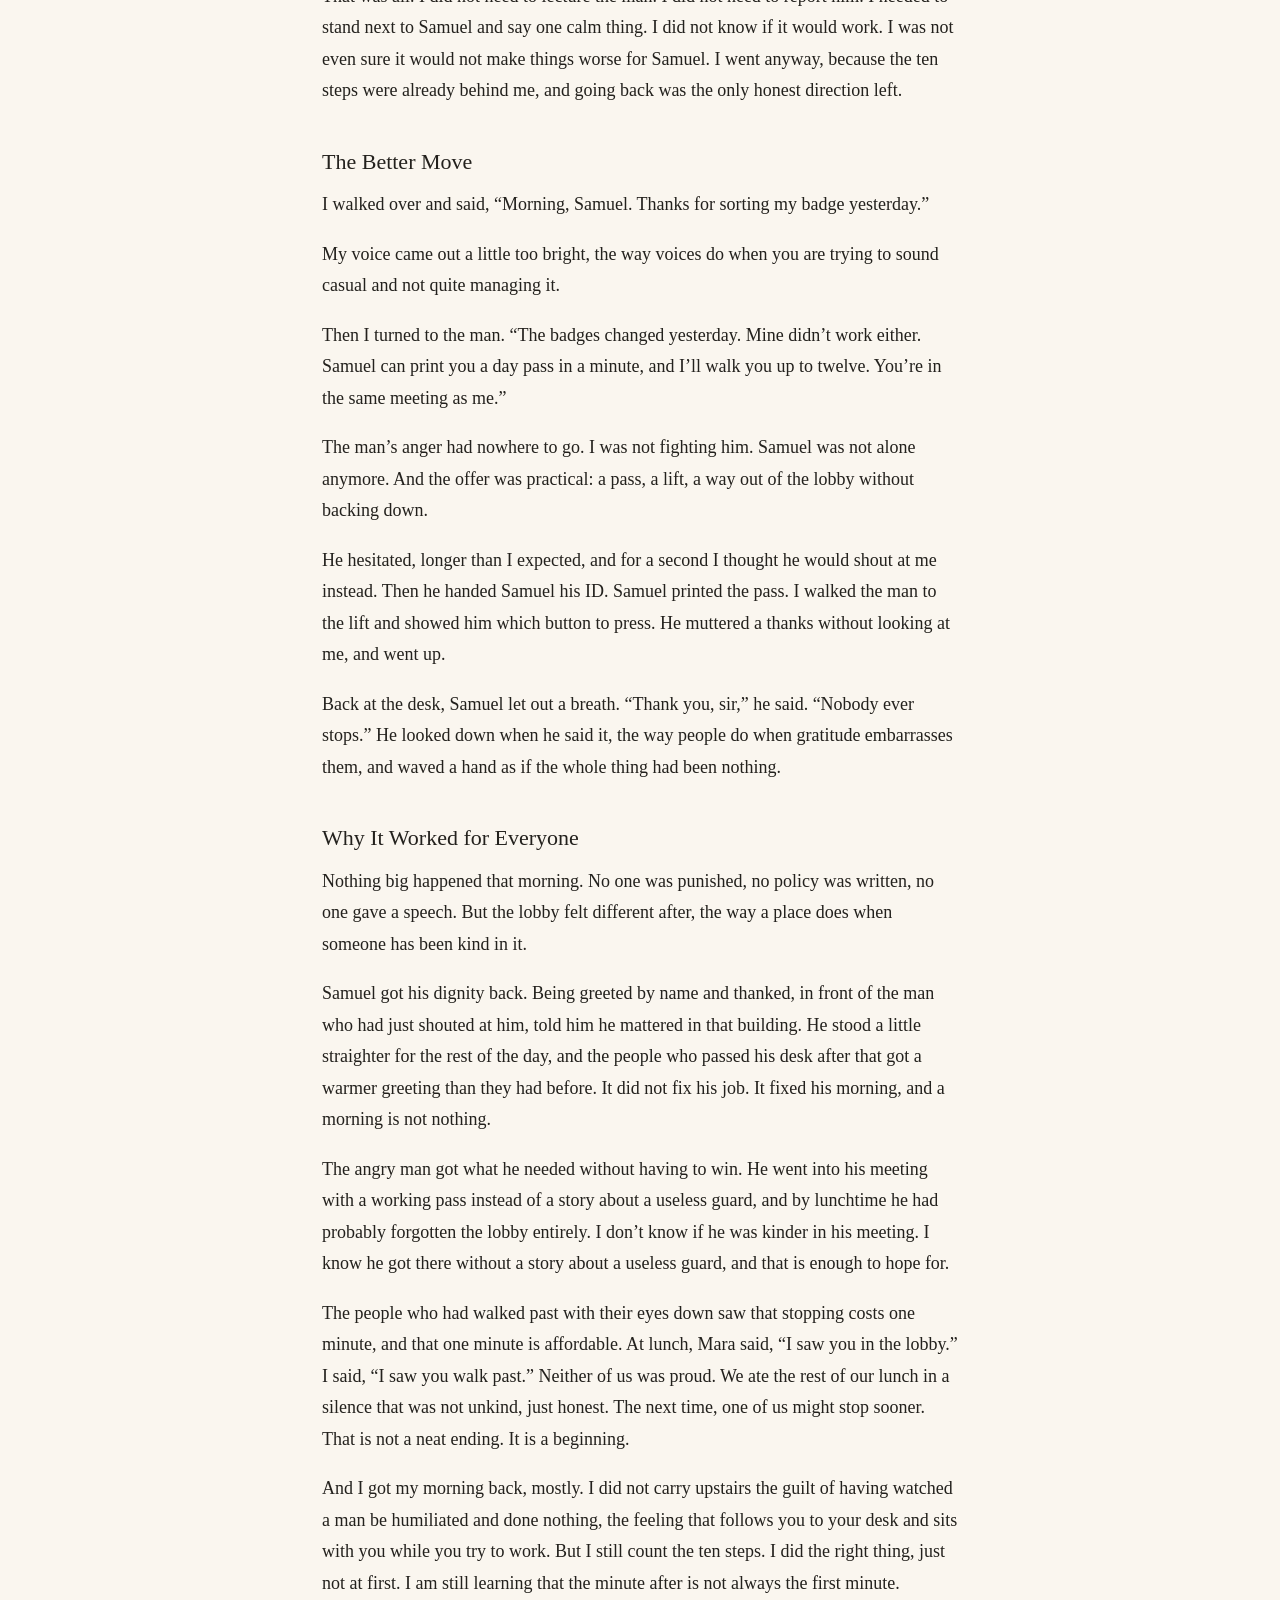
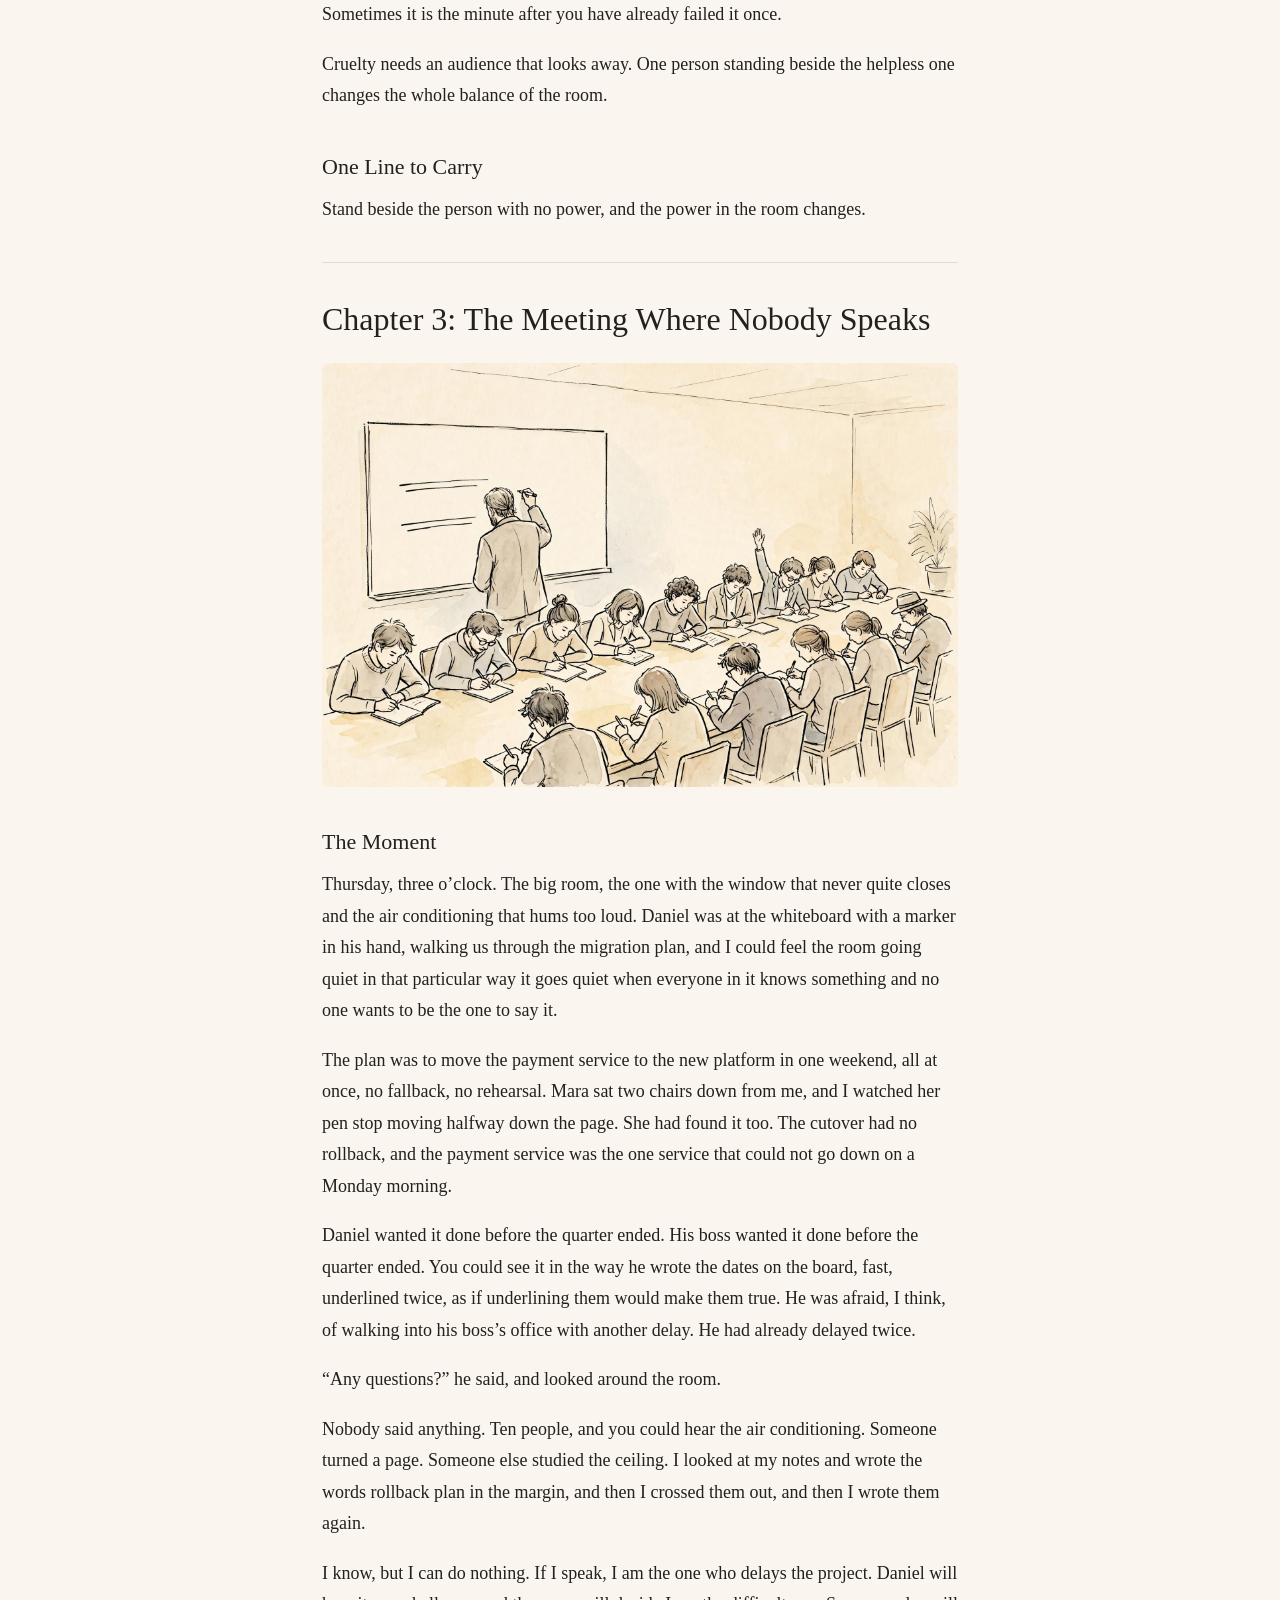
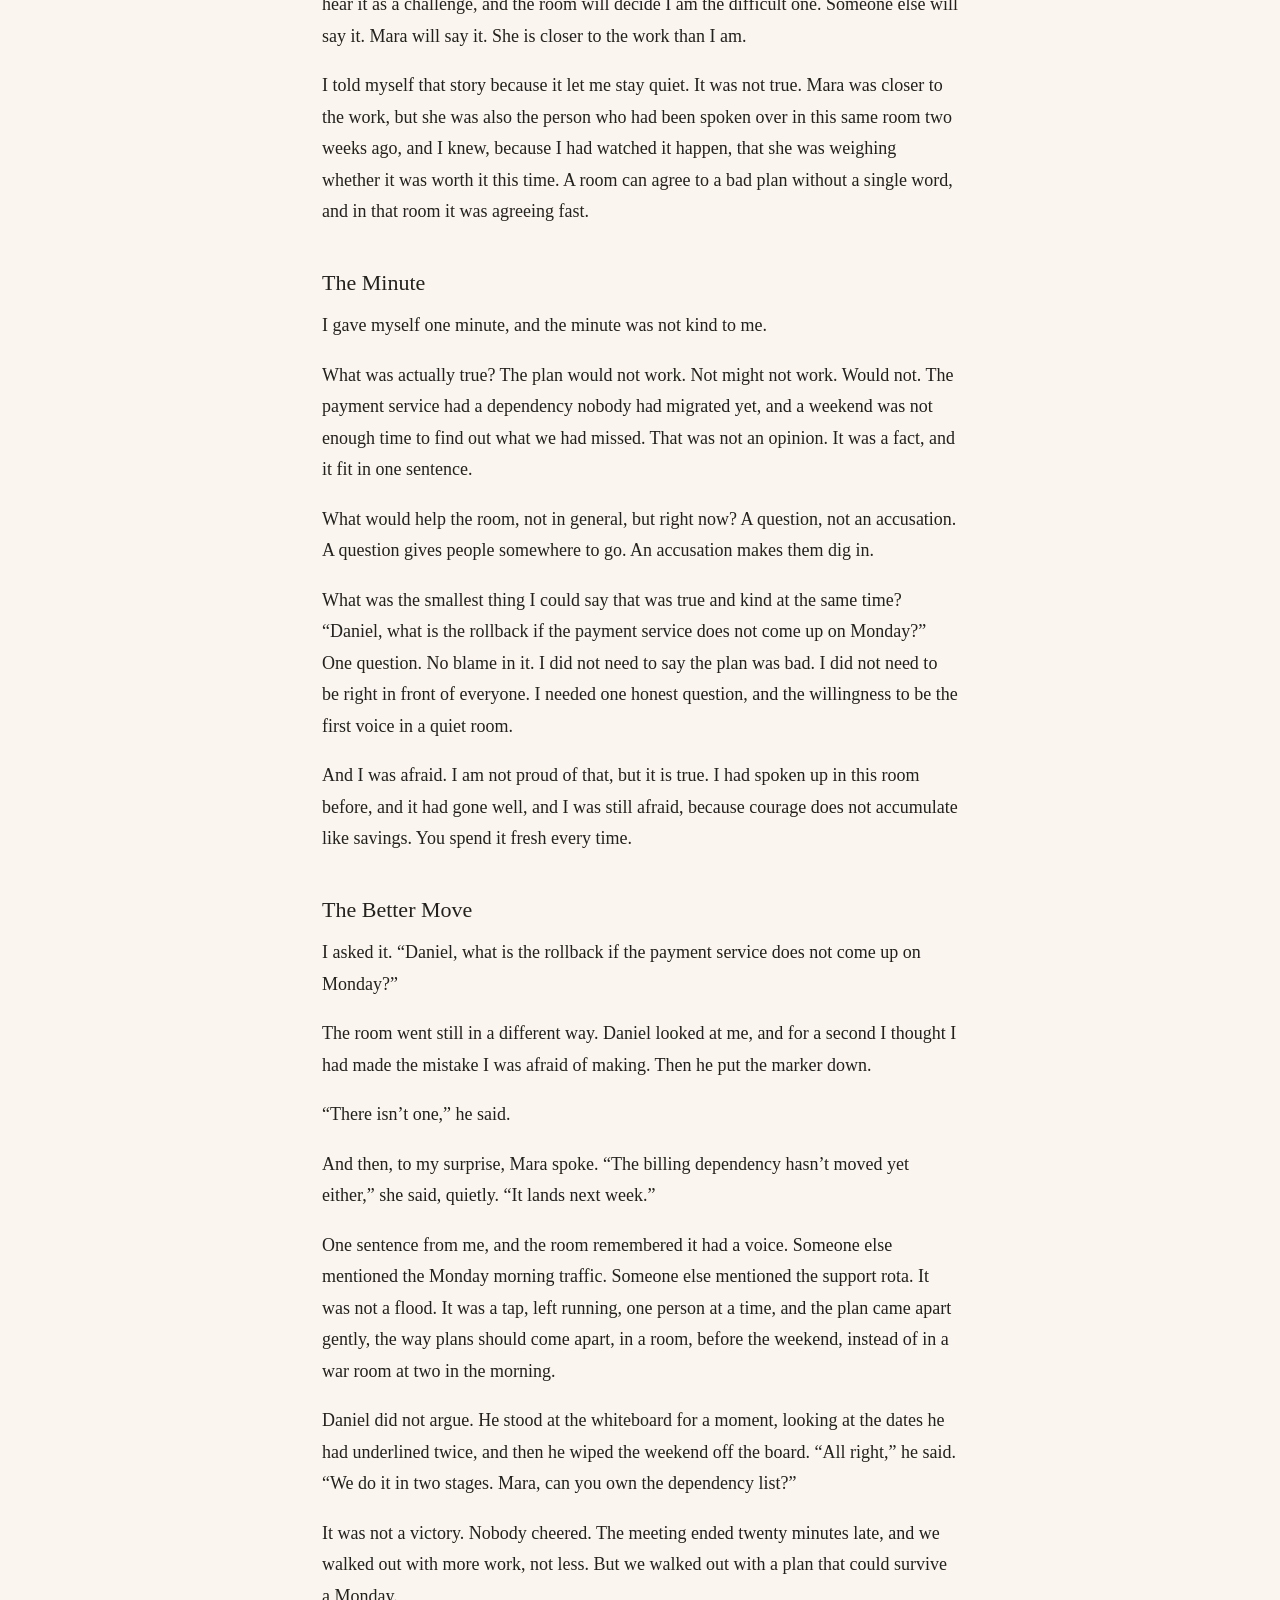
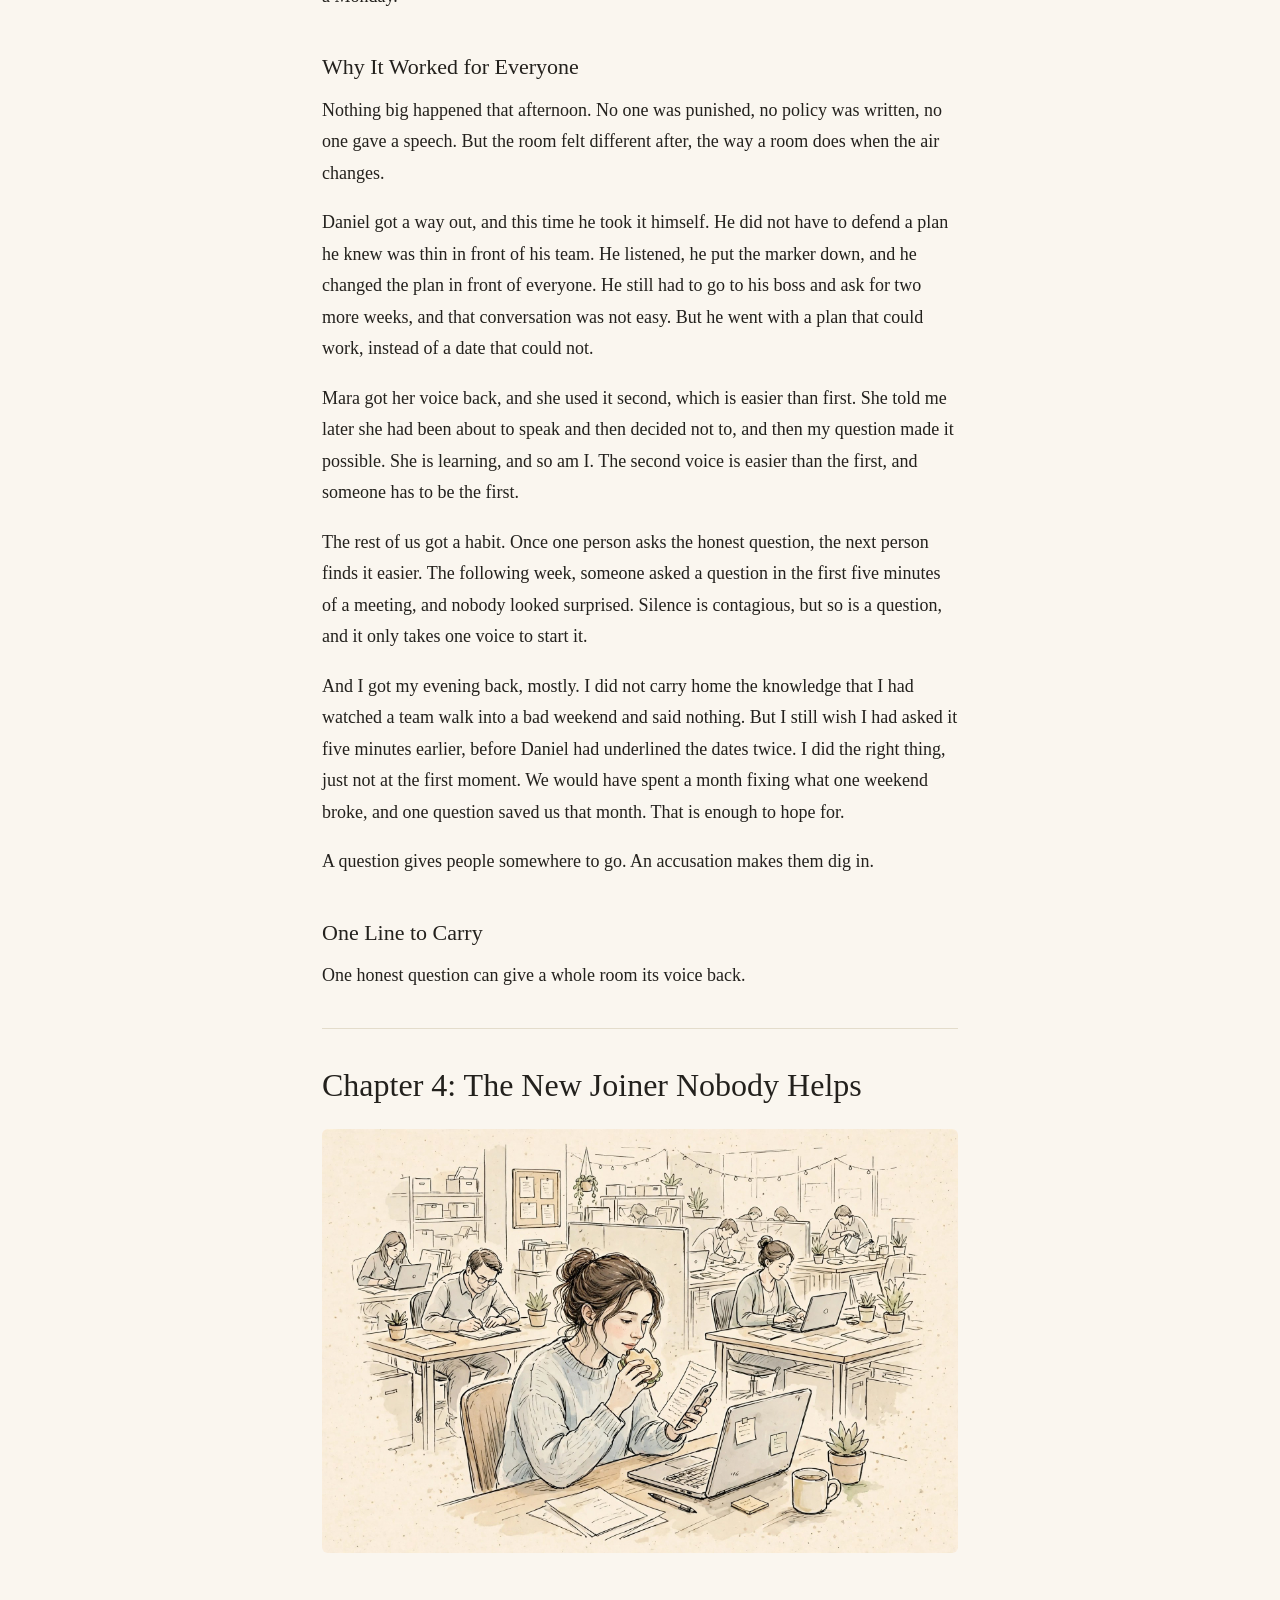
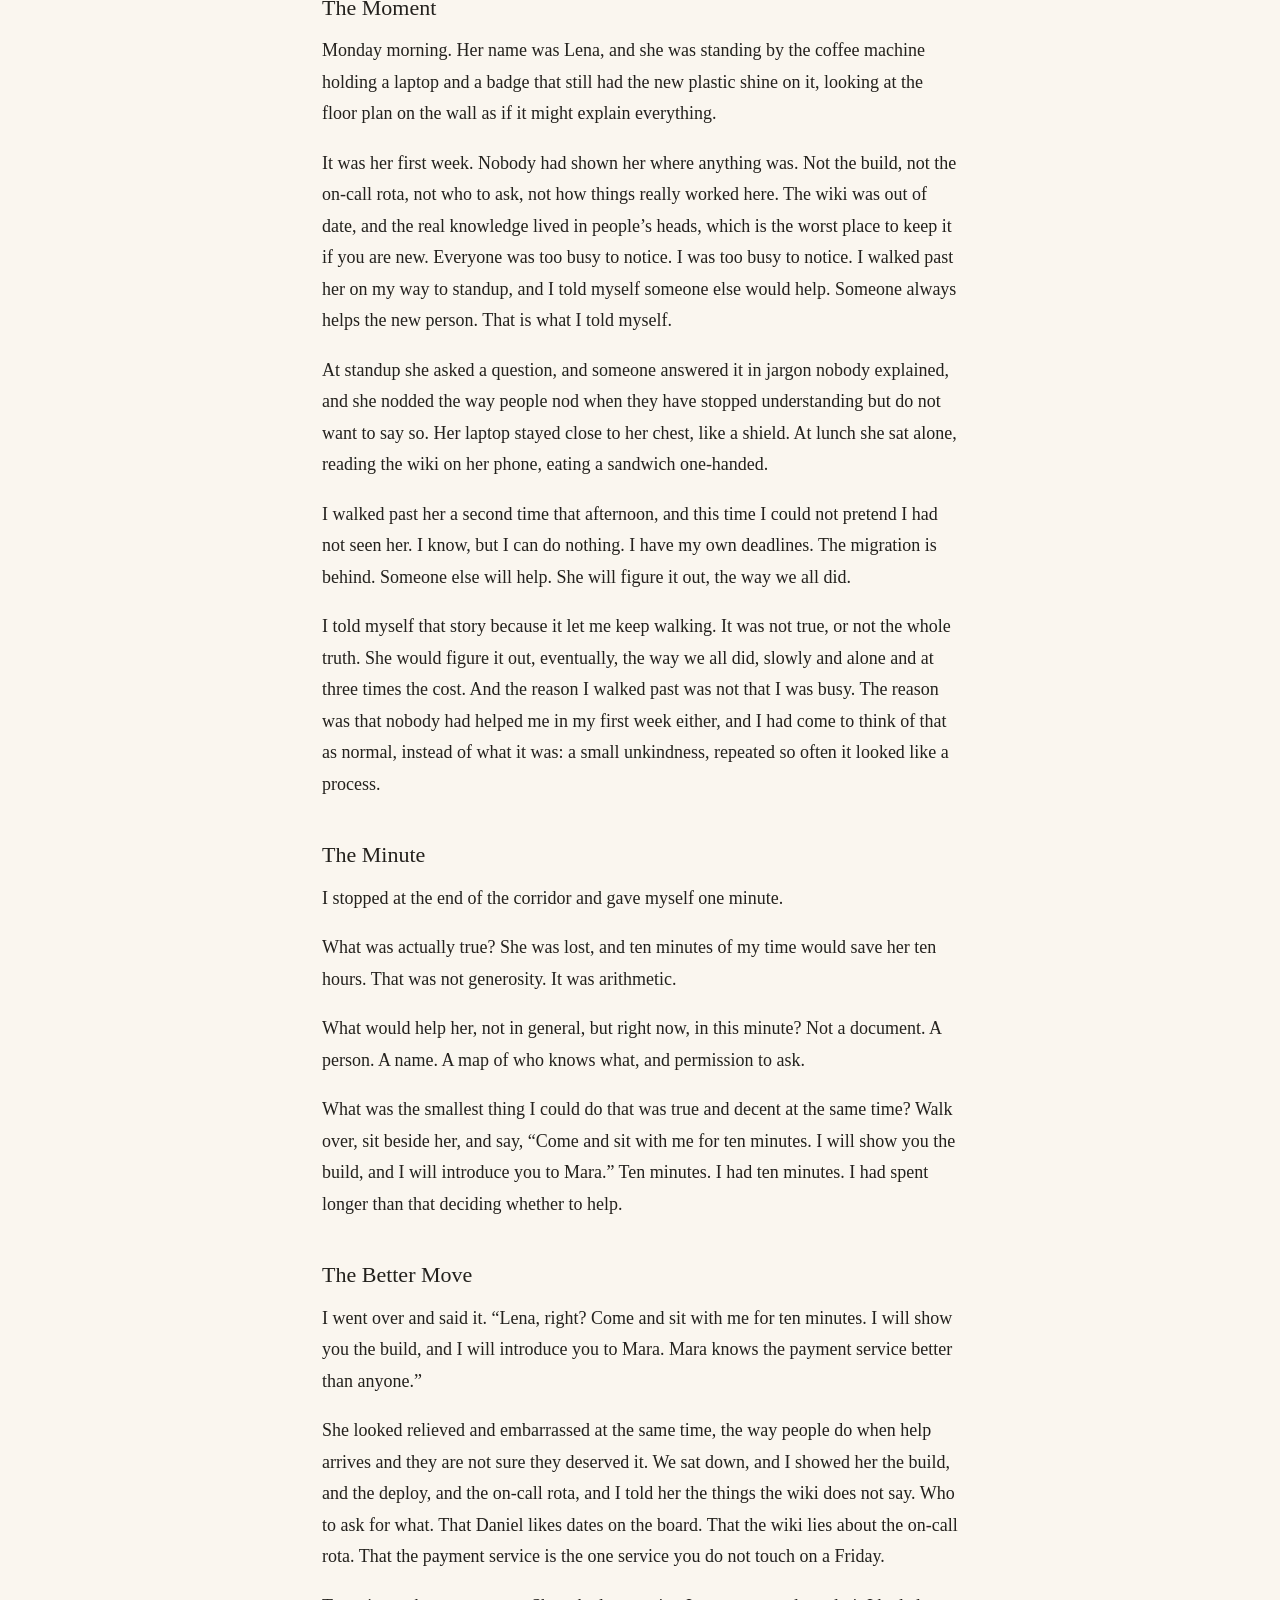
==== commit 68679dc9: "Illustrated edition: cartoonist cover + one illustration per chapter - Cover: ink-sketch, two figure" ====
--- a/preview.html
+++ b/preview.html
@@ -90,7 +90,7 @@
 <body>
 <div class="wrap">
 <div class="cover">
-<img class="coverimg" src="[data-uri]" alt="The Minute After cover art">
+<img class="coverimg" src="[data-uri]